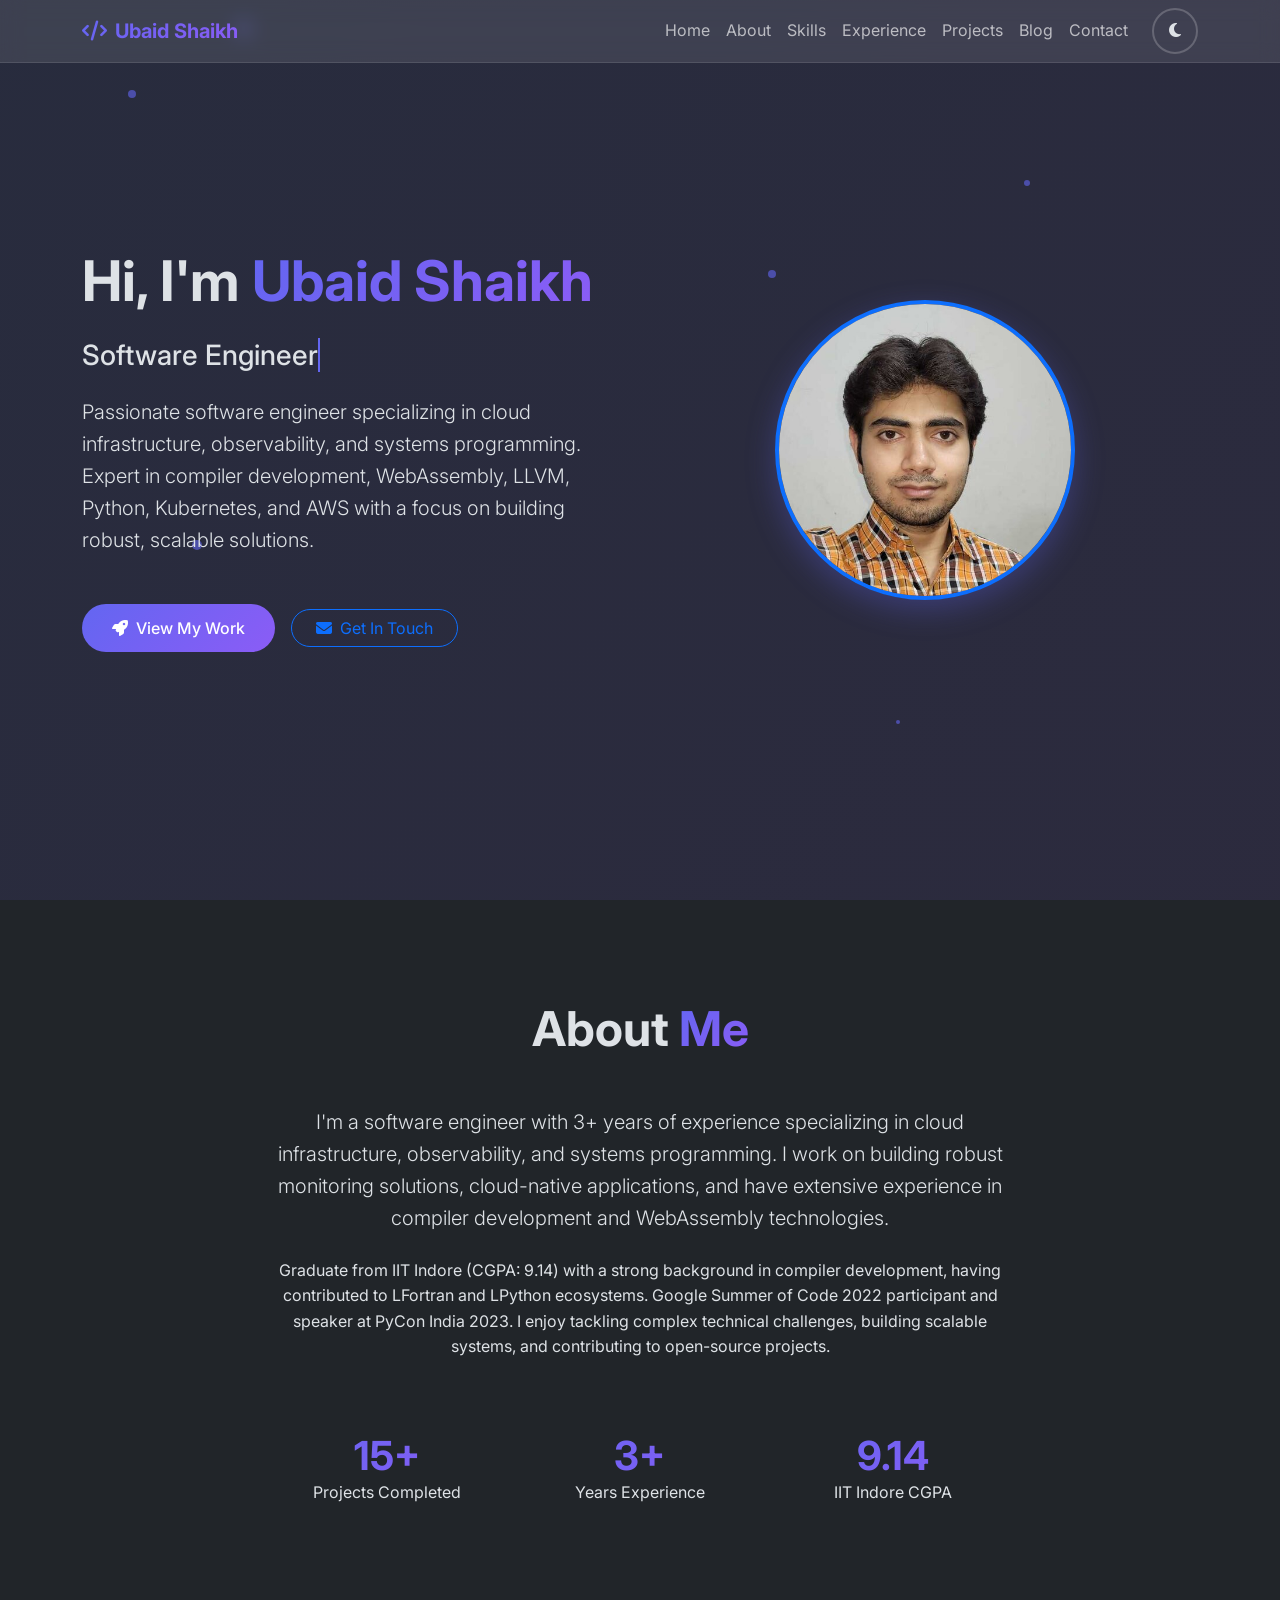
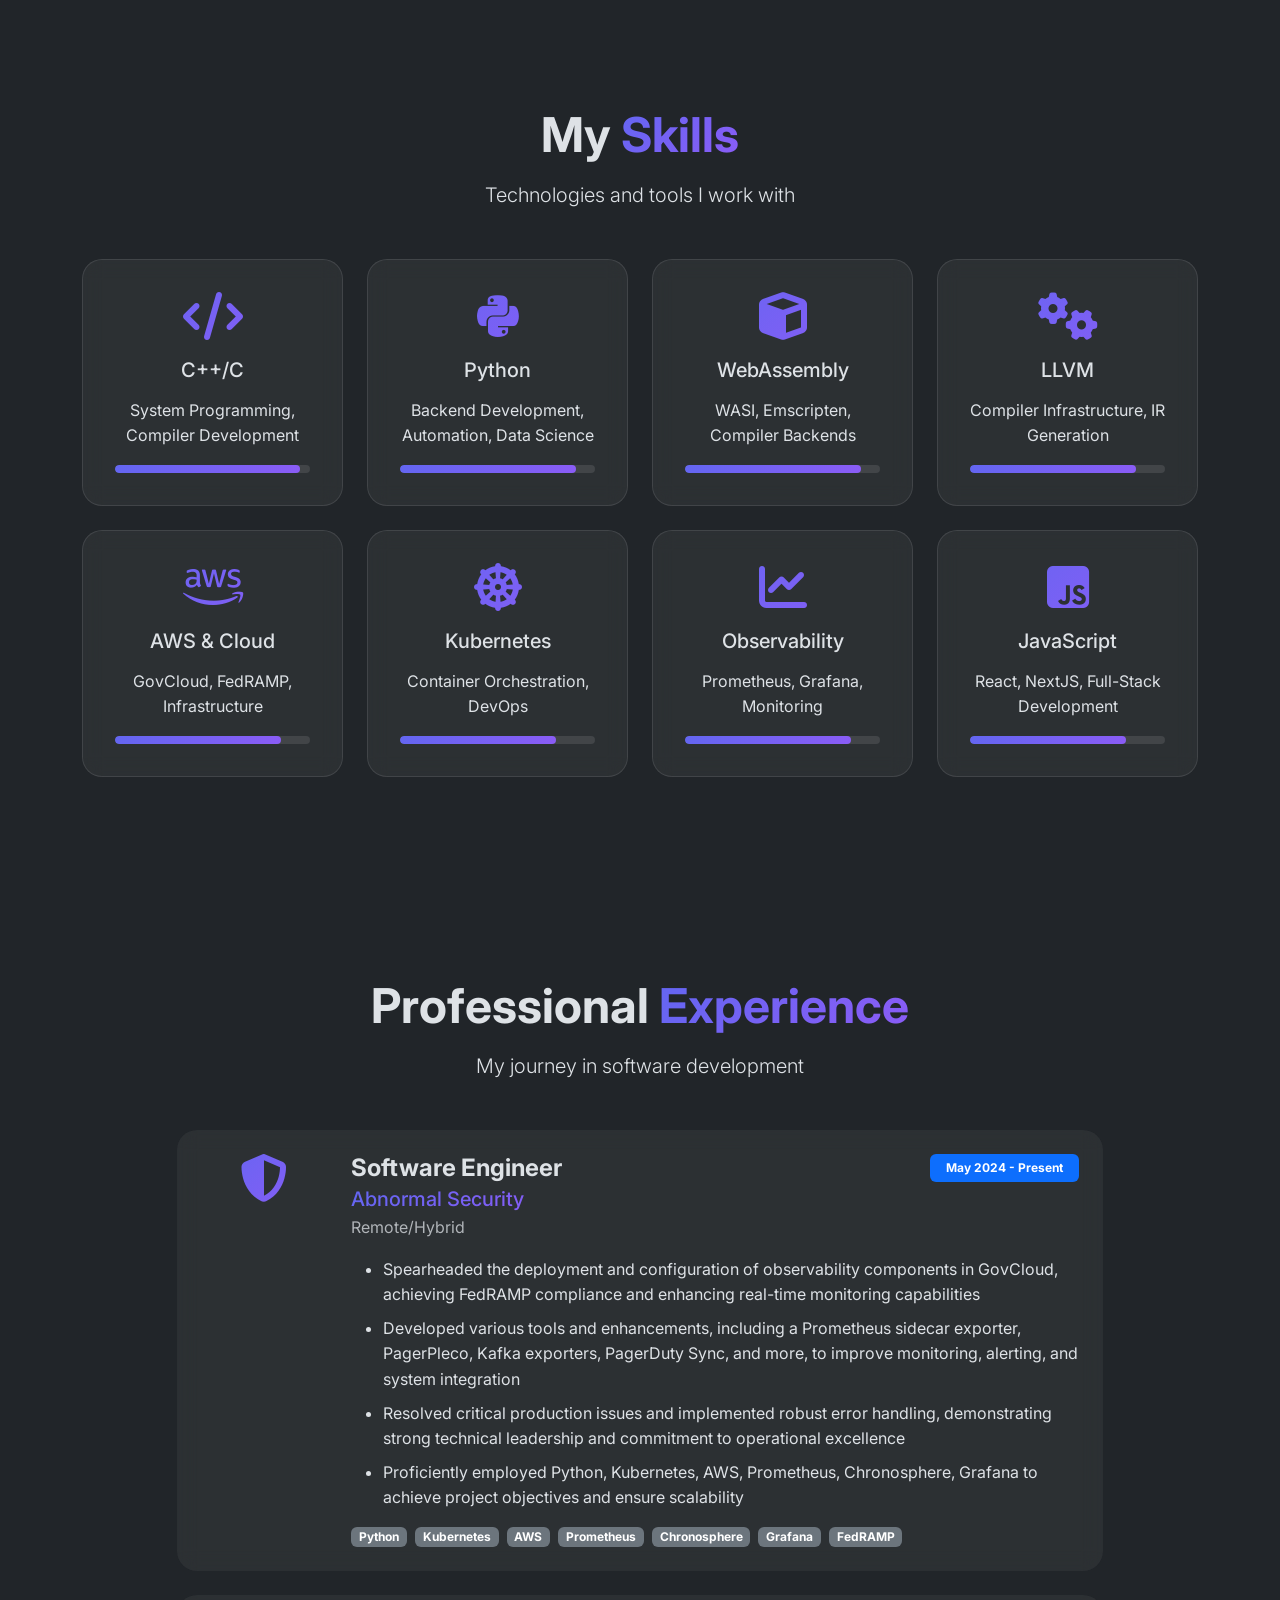
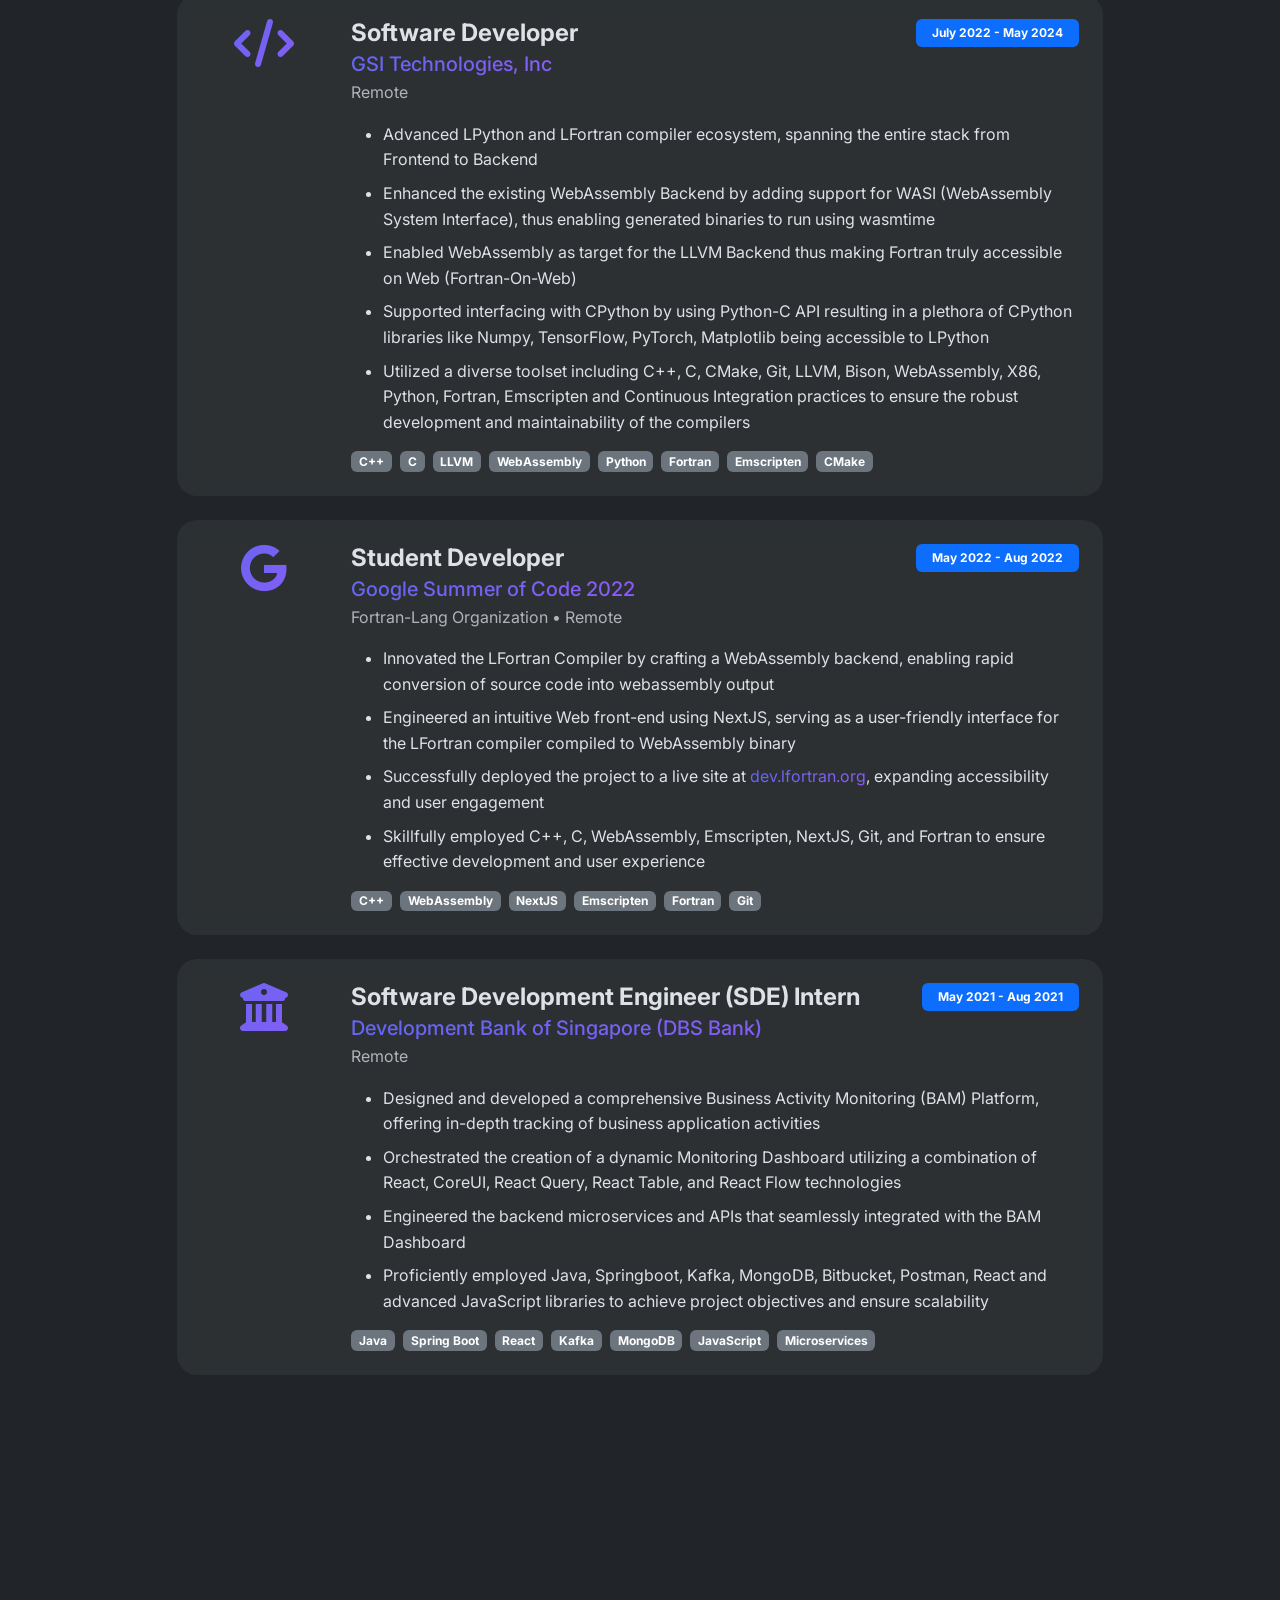
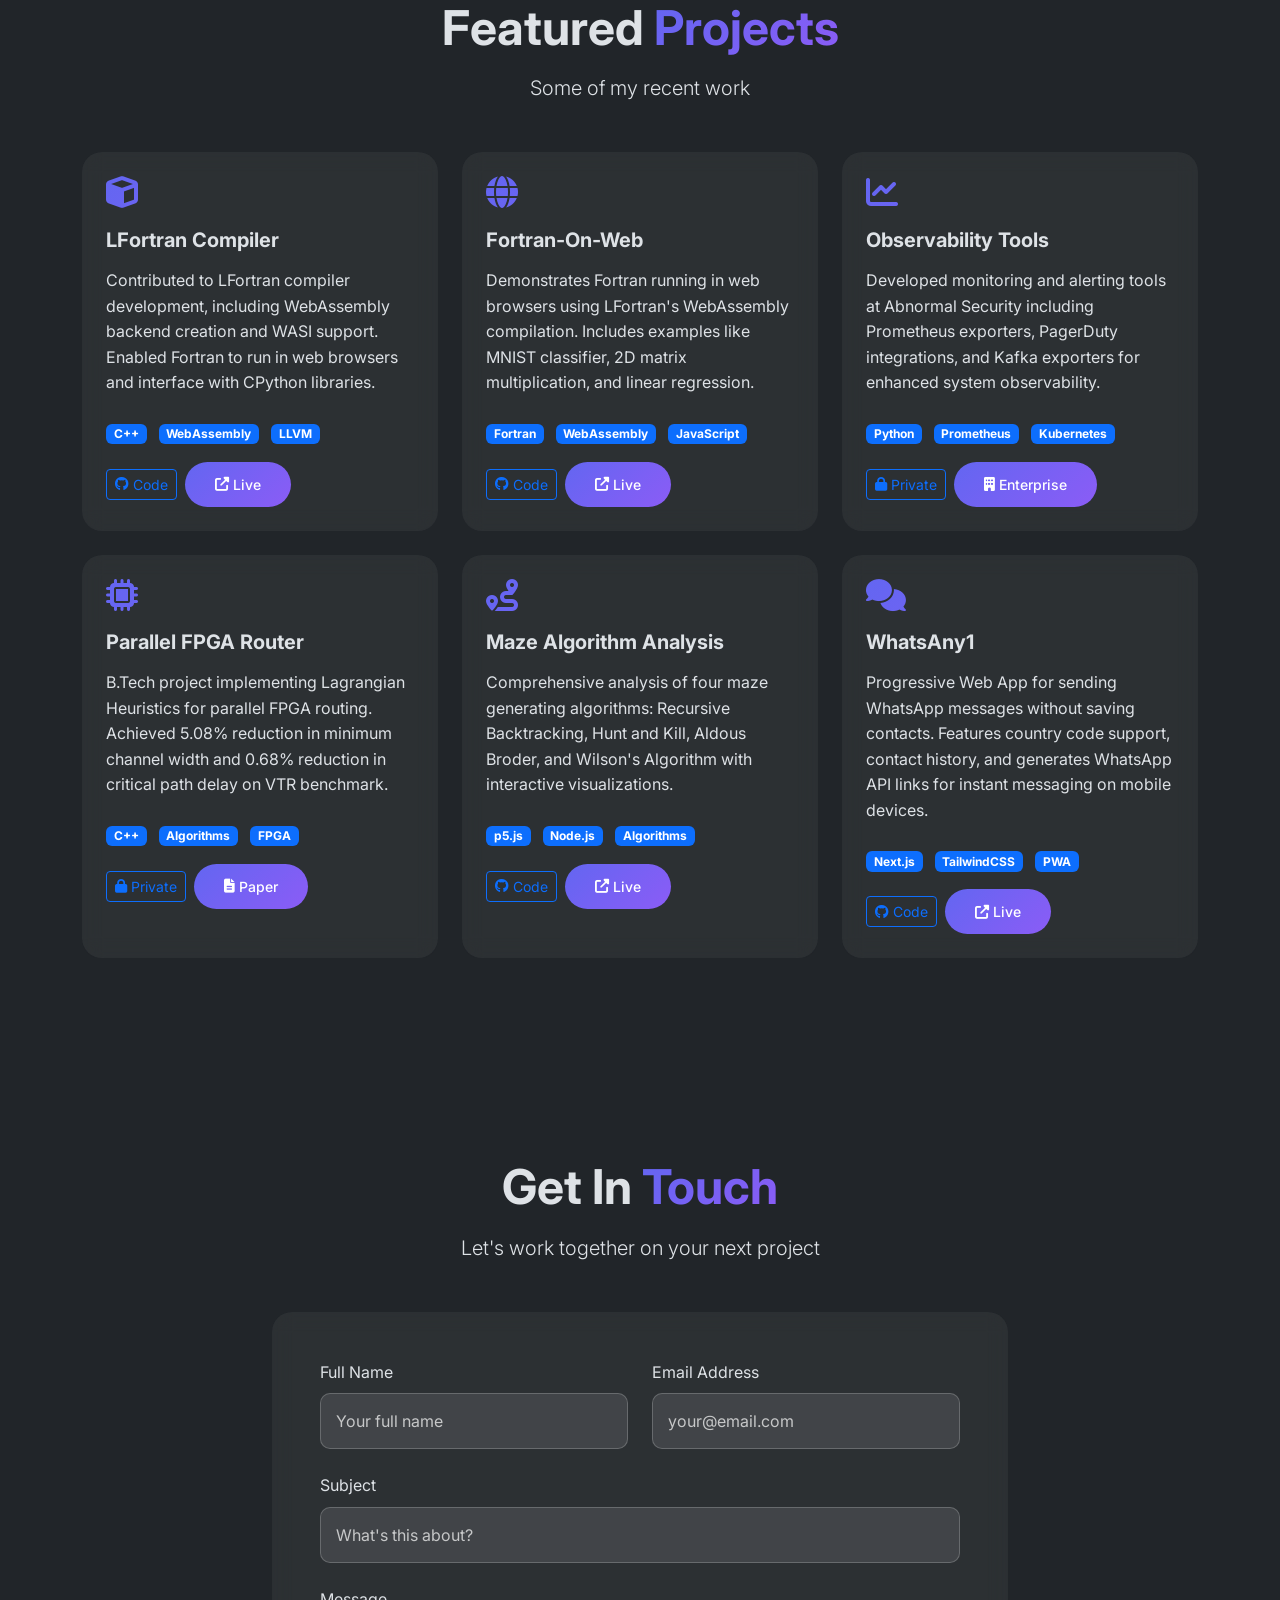
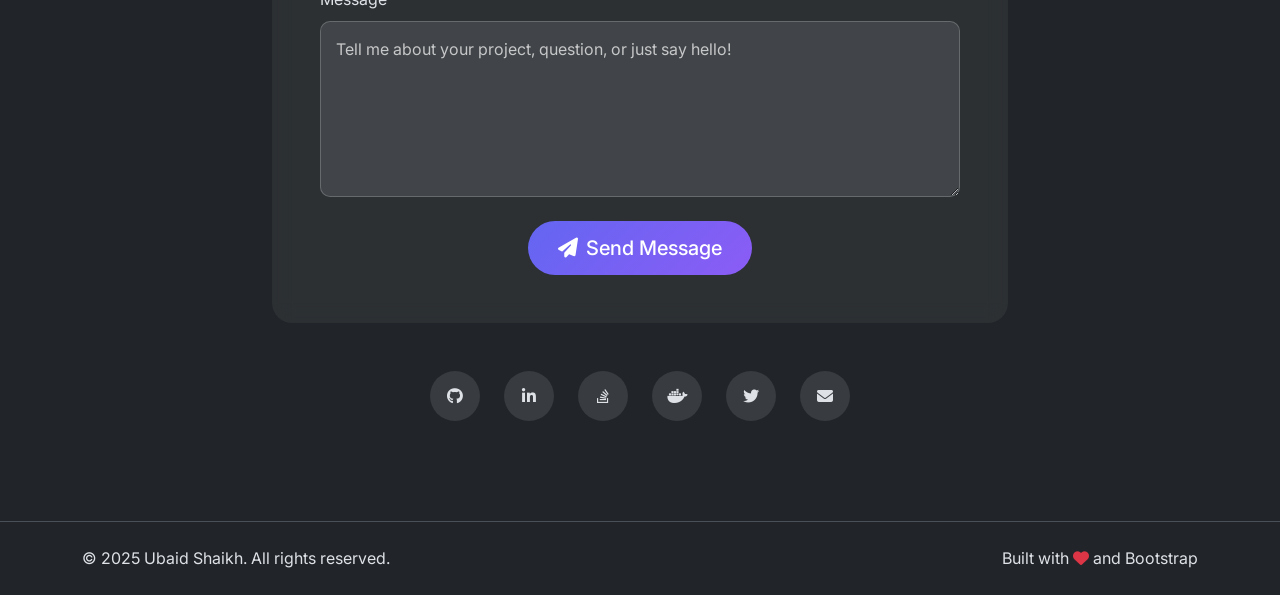
==== index.html @ 1a49226f "Add experience" ====
<!DOCTYPE html>
<html lang="en" data-bs-theme="dark">
<head>
    <meta charset="UTF-8">
    <meta name="viewport" content="width=device-width, initial-scale=1.0">
    <title>Ubaid Shaikh - Software Engineer</title>

    <!-- Bootstrap 5 CSS -->
    <link href="https://cdn.jsdelivr.net/npm/bootstrap@5.3.2/dist/css/bootstrap.min.css" rel="stylesheet">

    <!-- Font Awesome Icons -->
    <link rel="stylesheet" href="https://cdnjs.cloudflare.com/ajax/libs/font-awesome/6.5.1/css/all.min.css">

    <!-- Google Fonts -->
    <link href="https://fonts.googleapis.com/css2?family=Inter:wght@300;400;500;600;700&display=swap" rel="stylesheet">

    <!-- Custom CSS -->
    <link rel="stylesheet" href="style.css">

</head>
<body>
    <!-- Navigation -->
    <nav class="navbar navbar-expand-lg fixed-top">
        <div class="container">
            <a class="navbar-brand fw-bold gradient-text" href="#home">
                <i class="fas fa-code me-2"></i>Ubaid Shaikh
            </a>

            <button class="navbar-toggler border-0" type="button" data-bs-toggle="collapse" data-bs-target="#navbarNav">
                <span class="navbar-toggler-icon"></span>
            </button>

            <div class="collapse navbar-collapse" id="navbarNav">
                <ul class="navbar-nav ms-auto me-3">
                    <li class="nav-item">
                        <a class="nav-link" href="#home">Home</a>
                    </li>
                    <li class="nav-item">
                        <a class="nav-link" href="#about">About</a>
                    </li>
                    <li class="nav-item">
                        <a class="nav-link" href="#skills">Skills</a>
                    </li>
                    <li class="nav-item">
                        <a class="nav-link" href="#experience">Experience</a>
                    </li>
                    <li class="nav-item">
                        <a class="nav-link" href="#projects">Projects</a>
                    </li>
                    <li class="nav-item">
                        <a class="nav-link" href="/blogs">Blog</a>
                    </li>
                    <li class="nav-item">
                        <a class="nav-link" href="#contact">Contact</a>
                    </li>
                </ul>

                <button class="theme-toggle" onclick="toggleTheme()">
                    <i class="fas fa-moon" id="theme-icon"></i>
                </button>
            </div>
        </div>
    </nav>

    <!-- Hero Section -->
    <section id="home" class="hero-section d-flex align-items-center">
        <div class="hero-particles">
            <div class="particle" style="top: 10%; left: 10%; width: 8px; height: 8px; animation-delay: 0s;"></div>
            <div class="particle" style="top: 20%; left: 80%; width: 6px; height: 6px; animation-delay: 1s;"></div>
            <div class="particle" style="top: 60%; left: 15%; width: 10px; height: 10px; animation-delay: 2s;"></div>
            <div class="particle" style="top: 80%; left: 70%; width: 4px; height: 4px; animation-delay: 3s;"></div>
            <div class="particle" style="top: 30%; left: 60%; width: 8px; height: 8px; animation-delay: 4s;"></div>
        </div>

        <div class="container position-relative" style="z-index: 2;">
            <div class="row align-items-center">
                <div class="col-lg-6">
                    <div class="animate-on-scroll">
                        <h1 class="display-4 fw-bold mb-4">
                            Hi, I'm <span class="gradient-text">Ubaid Shaikh</span>
                        </h1>
                        <h2 class="h3 mb-4">
                            <span id="typing-text" class="typing-effect">Software Engineer</span>
                        </h2>
                        <p class="lead mb-5">
                            Passionate software engineer specializing in cloud infrastructure, observability, and systems programming.
                            Expert in compiler development, WebAssembly, LLVM, Python, Kubernetes, and AWS with a focus on building
                            robust, scalable solutions.
                        </p>
                        <div class="d-flex flex-wrap gap-3">
                            <a href="#projects" class="btn btn-primary-gradient">
                                <i class="fas fa-rocket me-2"></i>View My Work
                            </a>
                            <a href="#contact" class="btn btn-outline-primary rounded-pill px-4">
                                <i class="fas fa-envelope me-2"></i>Get In Touch
                            </a>
                        </div>
                    </div>
                </div>
                <div class="col-lg-6 text-center">
                    <div class="animate-on-scroll" style="animation-delay: 0.3s;">
                        <div class="position-relative d-inline-block">
                            <img src="img/me.jpg" alt="Ubaid Shaikh"
                                 class="rounded-circle border border-4 border-primary"
                                 style="width: 300px; height: 300px; object-fit: cover; box-shadow: 0 10px 30px rgba(99, 102, 241, 0.3);">
                        </div>
                    </div>
                </div>
            </div>
        </div>
    </section>

    <!-- About Section -->
    <section id="about" class="section-padding">
        <div class="container">
            <div class="row">
                <div class="col-lg-8 mx-auto text-center">
                    <div class="animate-on-scroll">
                        <h2 class="display-5 fw-bold mb-5">
                            About <span class="gradient-text">Me</span>
                        </h2>
                        <p class="lead mb-4">
                            I'm a software engineer with 3+ years of experience specializing in cloud infrastructure, observability,
                            and systems programming. I work on building robust monitoring solutions, cloud-native applications,
                            and have extensive experience in compiler development and WebAssembly technologies.
                        </p>
                        <p class="mb-5">
                            Graduate from IIT Indore (CGPA: 9.14) with a strong background in compiler development, having contributed
                            to LFortran and LPython ecosystems. Google Summer of Code 2022 participant and speaker at PyCon India 2023.
                            I enjoy tackling complex technical challenges, building scalable systems, and contributing to open-source projects.
                        </p>

                        <div class="row g-4 mt-5">
                            <div class="col-md-4">
                                <div class="text-center">
                                    <div class="gradient-text display-6 fw-bold">15+</div>
                                    <p class="mb-0">Projects Completed</p>
                                </div>
                            </div>
                            <div class="col-md-4">
                                <div class="text-center">
                                    <div class="gradient-text display-6 fw-bold">3+</div>
                                    <p class="mb-0">Years Experience</p>
                                </div>
                            </div>
                            <div class="col-md-4">
                                <div class="text-center">
                                    <div class="gradient-text display-6 fw-bold">9.14</div>
                                    <p class="mb-0">IIT Indore CGPA</p>
                                </div>
                            </div>
                        </div>
                    </div>
                </div>
            </div>
        </div>
    </section>

    <!-- Skills Section -->
    <section id="skills" class="section-padding">
        <div class="container">
            <div class="text-center mb-5">
                <div class="animate-on-scroll">
                    <h2 class="display-5 fw-bold mb-3">
                        My <span class="gradient-text">Skills</span>
                    </h2>
                    <p class="lead">Technologies and tools I work with</p>
                </div>
            </div>

            <div class="row g-4">
                <div class="col-lg-3 col-md-6">
                    <div class="skill-card animate-on-scroll">
                        <div class="gradient-text mb-3">
                            <i class="fas fa-code fa-3x"></i>
                        </div>
                        <h5 class="mb-3">C++/C</h5>
                        <p class="mb-3">System Programming, Compiler Development</p>
                        <div class="skill-progress">
                            <div class="skill-progress-bar" data-width="95"></div>
                        </div>
                    </div>
                </div>

                <div class="col-lg-3 col-md-6">
                    <div class="skill-card animate-on-scroll" style="animation-delay: 0.1s;">
                        <div class="gradient-text mb-3">
                            <i class="fab fa-python fa-3x"></i>
                        </div>
                        <h5 class="mb-3">Python</h5>
                        <p class="mb-3">Backend Development, Automation, Data Science</p>
                        <div class="skill-progress">
                            <div class="skill-progress-bar" data-width="90"></div>
                        </div>
                    </div>
                </div>

                <div class="col-lg-3 col-md-6">
                    <div class="skill-card animate-on-scroll" style="animation-delay: 0.2s;">
                        <div class="gradient-text mb-3">
                            <i class="fas fa-cube fa-3x"></i>
                        </div>
                        <h5 class="mb-3">WebAssembly</h5>
                        <p class="mb-3">WASI, Emscripten, Compiler Backends</p>
                        <div class="skill-progress">
                            <div class="skill-progress-bar" data-width="90"></div>
                        </div>
                    </div>
                </div>

                <div class="col-lg-3 col-md-6">
                    <div class="skill-card animate-on-scroll" style="animation-delay: 0.3s;">
                        <div class="gradient-text mb-3">
                            <i class="fas fa-cogs fa-3x"></i>
                        </div>
                        <h5 class="mb-3">LLVM</h5>
                        <p class="mb-3">Compiler Infrastructure, IR Generation</p>
                        <div class="skill-progress">
                            <div class="skill-progress-bar" data-width="85"></div>
                        </div>
                    </div>
                </div>

                <div class="col-lg-3 col-md-6">
                    <div class="skill-card animate-on-scroll" style="animation-delay: 0.4s;">
                        <div class="gradient-text mb-3">
                            <i class="fab fa-aws fa-3x"></i>
                        </div>
                        <h5 class="mb-3">AWS & Cloud</h5>
                        <p class="mb-3">GovCloud, FedRAMP, Infrastructure</p>
                        <div class="skill-progress">
                            <div class="skill-progress-bar" data-width="85"></div>
                        </div>
                    </div>
                </div>

                <div class="col-lg-3 col-md-6">
                    <div class="skill-card animate-on-scroll" style="animation-delay: 0.5s;">
                        <div class="gradient-text mb-3">
                            <i class="fas fa-dharmachakra fa-3x"></i>
                        </div>
                        <h5 class="mb-3">Kubernetes</h5>
                        <p class="mb-3">Container Orchestration, DevOps</p>
                        <div class="skill-progress">
                            <div class="skill-progress-bar" data-width="80"></div>
                        </div>
                    </div>
                </div>

                <div class="col-lg-3 col-md-6">
                    <div class="skill-card animate-on-scroll" style="animation-delay: 0.6s;">
                        <div class="gradient-text mb-3">
                            <i class="fas fa-chart-line fa-3x"></i>
                        </div>
                        <h5 class="mb-3">Observability</h5>
                        <p class="mb-3">Prometheus, Grafana, Monitoring</p>
                        <div class="skill-progress">
                            <div class="skill-progress-bar" data-width="85"></div>
                        </div>
                    </div>
                </div>

                <div class="col-lg-3 col-md-6">
                    <div class="skill-card animate-on-scroll" style="animation-delay: 0.7s;">
                        <div class="gradient-text mb-3">
                            <i class="fab fa-js-square fa-3x"></i>
                        </div>
                        <h5 class="mb-3">JavaScript</h5>
                        <p class="mb-3">React, NextJS, Full-Stack Development</p>
                        <div class="skill-progress">
                            <div class="skill-progress-bar" data-width="80"></div>
                        </div>
                    </div>
                </div>
            </div>
        </div>
    </section>

    <!-- Experience Section -->
    <section id="experience" class="section-padding">
        <div class="container">
            <div class="text-center mb-5">
                <div class="animate-on-scroll">
                    <h2 class="display-5 fw-bold mb-3">
                        Professional <span class="gradient-text">Experience</span>
                    </h2>
                    <p class="lead">My journey in software development</p>
                </div>
            </div>

            <div class="row">
                <div class="col-lg-10 mx-auto">
                    <!-- Abnormal Security -->
                    <div class="card project-card mb-4 animate-on-scroll">
                        <div class="card-body p-4">
                            <div class="row align-items-start">
                                <div class="col-md-2 text-center mb-3 mb-md-0">
                                    <div class="gradient-text">
                                        <i class="fas fa-shield-alt fa-3x"></i>
                                    </div>
                                </div>
                                <div class="col-md-10">
                                    <div class="d-flex flex-column flex-md-row justify-content-between align-items-start mb-3">
                                        <div>
                                            <h4 class="fw-bold mb-1">Software Engineer</h4>
                                            <h5 class="gradient-text mb-1">Abnormal Security</h5>
                                            <p class="text-muted mb-0">Remote/Hybrid</p>
                                        </div>
                                        <span class="badge bg-primary px-3 py-2">May 2024 - Present</span>
                                    </div>
                                    <ul class="mb-3">
                                        <li class="mb-2">Spearheaded the deployment and configuration of observability components in GovCloud, achieving FedRAMP compliance and enhancing real-time monitoring capabilities</li>
                                        <li class="mb-2">Developed various tools and enhancements, including a Prometheus sidecar exporter, PagerPleco, Kafka exporters, PagerDuty Sync, and more, to improve monitoring, alerting, and system integration</li>
                                        <li class="mb-2">Resolved critical production issues and implemented robust error handling, demonstrating strong technical leadership and commitment to operational excellence</li>
                                        <li>Proficiently employed Python, Kubernetes, AWS, Prometheus, Chronosphere, Grafana to achieve project objectives and ensure scalability</li>
                                    </ul>
                                    <div class="d-flex flex-wrap gap-2">
                                        <span class="badge bg-secondary">Python</span>
                                        <span class="badge bg-secondary">Kubernetes</span>
                                        <span class="badge bg-secondary">AWS</span>
                                        <span class="badge bg-secondary">Prometheus</span>
                                        <span class="badge bg-secondary">Chronosphere</span>
                                        <span class="badge bg-secondary">Grafana</span>
                                        <span class="badge bg-secondary">FedRAMP</span>
                                    </div>
                                </div>
                            </div>
                        </div>
                    </div>

                    <!-- GSI Technologies -->
                    <div class="card project-card mb-4 animate-on-scroll" style="animation-delay: 0.1s;">
                        <div class="card-body p-4">
                            <div class="row align-items-start">
                                <div class="col-md-2 text-center mb-3 mb-md-0">
                                    <div class="gradient-text">
                                        <i class="fas fa-code fa-3x"></i>
                                    </div>
                                </div>
                                <div class="col-md-10">
                                    <div class="d-flex flex-column flex-md-row justify-content-between align-items-start mb-3">
                                        <div>
                                            <h4 class="fw-bold mb-1">Software Developer</h4>
                                            <h5 class="gradient-text mb-1">GSI Technologies, Inc</h5>
                                            <p class="text-muted mb-0">Remote</p>
                                        </div>
                                        <span class="badge bg-primary px-3 py-2">July 2022 - May 2024</span>
                                    </div>
                                    <ul class="mb-3">
                                        <li class="mb-2">Advanced LPython and LFortran compiler ecosystem, spanning the entire stack from Frontend to Backend</li>
                                        <li class="mb-2">Enhanced the existing WebAssembly Backend by adding support for WASI (WebAssembly System Interface), thus enabling generated binaries to run using wasmtime</li>
                                        <li class="mb-2">Enabled WebAssembly as target for the LLVM Backend thus making Fortran truly accessible on Web (Fortran-On-Web)</li>
                                        <li class="mb-2">Supported interfacing with CPython by using Python-C API resulting in a plethora of CPython libraries like Numpy, TensorFlow, PyTorch, Matplotlib being accessible to LPython</li>
                                        <li>Utilized a diverse toolset including C++, C, CMake, Git, LLVM, Bison, WebAssembly, X86, Python, Fortran, Emscripten and Continuous Integration practices to ensure the robust development and maintainability of the compilers</li>
                                    </ul>
                                    <div class="d-flex flex-wrap gap-2">
                                        <span class="badge bg-secondary">C++</span>
                                        <span class="badge bg-secondary">C</span>
                                        <span class="badge bg-secondary">LLVM</span>
                                        <span class="badge bg-secondary">WebAssembly</span>
                                        <span class="badge bg-secondary">Python</span>
                                        <span class="badge bg-secondary">Fortran</span>
                                        <span class="badge bg-secondary">Emscripten</span>
                                        <span class="badge bg-secondary">CMake</span>
                                    </div>
                                </div>
                            </div>
                        </div>
                    </div>

                    <!-- Google Summer of Code -->
                    <div class="card project-card mb-4 animate-on-scroll" style="animation-delay: 0.2s;">
                        <div class="card-body p-4">
                            <div class="row align-items-start">
                                <div class="col-md-2 text-center mb-3 mb-md-0">
                                    <div class="gradient-text">
                                        <i class="fab fa-google fa-3x"></i>
                                    </div>
                                </div>
                                <div class="col-md-10">
                                    <div class="d-flex flex-column flex-md-row justify-content-between align-items-start mb-3">
                                        <div>
                                            <h4 class="fw-bold mb-1">Student Developer</h4>
                                            <h5 class="gradient-text mb-1">Google Summer of Code 2022</h5>
                                            <p class="text-muted mb-0">Fortran-Lang Organization • Remote</p>
                                        </div>
                                        <span class="badge bg-primary px-3 py-2">May 2022 - Aug 2022</span>
                                    </div>
                                    <ul class="mb-3">
                                        <li class="mb-2">Innovated the LFortran Compiler by crafting a WebAssembly backend, enabling rapid conversion of source code into webassembly output</li>
                                        <li class="mb-2">Engineered an intuitive Web front-end using NextJS, serving as a user-friendly interface for the LFortran compiler compiled to WebAssembly binary</li>
                                        <li class="mb-2">Successfully deployed the project to a live site at <a href="https://dev.lfortran.org/" target="_blank" class="text-decoration-none gradient-text">dev.lfortran.org</a>, expanding accessibility and user engagement</li>
                                        <li>Skillfully employed C++, C, WebAssembly, Emscripten, NextJS, Git, and Fortran to ensure effective development and user experience</li>
                                    </ul>
                                    <div class="d-flex flex-wrap gap-2">
                                        <span class="badge bg-secondary">C++</span>
                                        <span class="badge bg-secondary">WebAssembly</span>
                                        <span class="badge bg-secondary">NextJS</span>
                                        <span class="badge bg-secondary">Emscripten</span>
                                        <span class="badge bg-secondary">Fortran</span>
                                        <span class="badge bg-secondary">Git</span>
                                    </div>
                                </div>
                            </div>
                        </div>
                    </div>

                    <!-- DBS Bank -->
                    <div class="card project-card mb-4 animate-on-scroll" style="animation-delay: 0.3s;">
                        <div class="card-body p-4">
                            <div class="row align-items-start">
                                <div class="col-md-2 text-center mb-3 mb-md-0">
                                    <div class="gradient-text">
                                        <i class="fas fa-university fa-3x"></i>
                                    </div>
                                </div>
                                <div class="col-md-10">
                                    <div class="d-flex flex-column flex-md-row justify-content-between align-items-start mb-3">
                                        <div>
                                            <h4 class="fw-bold mb-1">Software Development Engineer (SDE) Intern</h4>
                                            <h5 class="gradient-text mb-1">Development Bank of Singapore (DBS Bank)</h5>
                                            <p class="text-muted mb-0">Remote</p>
                                        </div>
                                        <span class="badge bg-primary px-3 py-2">May 2021 - Aug 2021</span>
                                    </div>
                                    <ul class="mb-3">
                                        <li class="mb-2">Designed and developed a comprehensive Business Activity Monitoring (BAM) Platform, offering in-depth tracking of business application activities</li>
                                        <li class="mb-2">Orchestrated the creation of a dynamic Monitoring Dashboard utilizing a combination of React, CoreUI, React Query, React Table, and React Flow technologies</li>
                                        <li class="mb-2">Engineered the backend microservices and APIs that seamlessly integrated with the BAM Dashboard</li>
                                        <li>Proficiently employed Java, Springboot, Kafka, MongoDB, Bitbucket, Postman, React and advanced JavaScript libraries to achieve project objectives and ensure scalability</li>
                                    </ul>
                                    <div class="d-flex flex-wrap gap-2">
                                        <span class="badge bg-secondary">Java</span>
                                        <span class="badge bg-secondary">Spring Boot</span>
                                        <span class="badge bg-secondary">React</span>
                                        <span class="badge bg-secondary">Kafka</span>
                                        <span class="badge bg-secondary">MongoDB</span>
                                        <span class="badge bg-secondary">JavaScript</span>
                                        <span class="badge bg-secondary">Microservices</span>
                                    </div>
                                </div>
                            </div>
                        </div>
                    </div>
                </div>
            </div>
        </div>
    </section>

    <!-- Projects Section -->
    <section id="projects" class="section-padding">
        <div class="container">
            <div class="text-center mb-5">
                <div class="animate-on-scroll">
                    <h2 class="display-5 fw-bold mb-3">
                        Featured <span class="gradient-text">Projects</span>
                    </h2>
                    <p class="lead">Some of my recent work</p>
                </div>
            </div>

            <div class="row g-4">
                <div class="col-lg-4 col-md-6">
                    <div class="card project-card h-100 animate-on-scroll">
                        <div class="card-body p-4">
                            <div class="gradient-text mb-3">
                                <i class="fas fa-cube fa-2x"></i>
                            </div>
                            <h5 class="card-title fw-bold mb-3">LFortran Compiler</h5>
                            <p class="card-text mb-4">
                                Contributed to LFortran compiler development, including WebAssembly backend creation
                                and WASI support. Enabled Fortran to run in web browsers and interface with CPython libraries.
                            </p>
                            <div class="mb-3">
                                <span class="badge bg-primary me-2">C++</span>
                                <span class="badge bg-primary me-2">WebAssembly</span>
                                <span class="badge bg-primary">LLVM</span>
                            </div>
                            <div class="d-flex gap-2">
                                <a href="https://github.com/lfortran/lfortran" class="btn btn-sm btn-outline-primary">
                                    <i class="fab fa-github me-1"></i>Code
                                </a>
                                <a href="https://dev.lfortran.org/" class="btn btn-sm btn-primary-gradient">
                                    <i class="fas fa-external-link-alt me-1"></i>Live
                                </a>
                            </div>
                        </div>
                    </div>
                </div>

                <div class="col-lg-4 col-md-6">
                    <div class="card project-card h-100 animate-on-scroll" style="animation-delay: 0.1s;">
                        <div class="card-body p-4">
                            <div class="gradient-text mb-3">
                                <i class="fas fa-globe fa-2x"></i>
                            </div>
                            <h5 class="card-title fw-bold mb-3">Fortran-On-Web</h5>
                            <p class="card-text mb-4">
                                Demonstrates Fortran running in web browsers using LFortran's WebAssembly compilation.
                                Includes examples like MNIST classifier, 2D matrix multiplication, and linear regression.
                            </p>
                            <div class="mb-3">
                                <span class="badge bg-primary me-2">Fortran</span>
                                <span class="badge bg-primary me-2">WebAssembly</span>
                                <span class="badge bg-primary">JavaScript</span>
                            </div>
                            <div class="d-flex gap-2">
                                <a href="https://github.com/lfortran/Fortran-On-Web" class="btn btn-sm btn-outline-primary">
                                    <i class="fab fa-github me-1"></i>Code
                                </a>
                                <a href="https://lfortran.github.io/Fortran-On-Web/" class="btn btn-sm btn-primary-gradient">
                                    <i class="fas fa-external-link-alt me-1"></i>Live
                                </a>
                            </div>
                        </div>
                    </div>
                </div>

                <div class="col-lg-4 col-md-6">
                    <div class="card project-card h-100 animate-on-scroll" style="animation-delay: 0.2s;">
                        <div class="card-body p-4">
                            <div class="gradient-text mb-3">
                                <i class="fas fa-chart-line fa-2x"></i>
                            </div>
                            <h5 class="card-title fw-bold mb-3">Observability Tools</h5>
                            <p class="card-text mb-4">
                                Developed monitoring and alerting tools at Abnormal Security including Prometheus exporters,
                                PagerDuty integrations, and Kafka exporters for enhanced system observability.
                            </p>
                            <div class="mb-3">
                                <span class="badge bg-primary me-2">Python</span>
                                <span class="badge bg-primary me-2">Prometheus</span>
                                <span class="badge bg-primary">Kubernetes</span>
                            </div>
                            <div class="d-flex gap-2">
                                <a href="#" class="btn btn-sm btn-outline-primary">
                                    <i class="fas fa-lock me-1"></i>Private
                                </a>
                                <a href="#" class="btn btn-sm btn-primary-gradient">
                                    <i class="fas fa-building me-1"></i>Enterprise
                                </a>
                            </div>
                        </div>
                    </div>
                </div>

                <div class="col-lg-4 col-md-6">
                    <div class="card project-card h-100 animate-on-scroll" style="animation-delay: 0.3s;">
                        <div class="card-body p-4">
                            <div class="gradient-text mb-3">
                                <i class="fas fa-microchip fa-2x"></i>
                            </div>
                            <h5 class="card-title fw-bold mb-3">Parallel FPGA Router</h5>
                            <p class="card-text mb-4">
                                B.Tech project implementing Lagrangian Heuristics for parallel FPGA routing.
                                Achieved 5.08% reduction in minimum channel width and 0.68% reduction in critical path delay on VTR benchmark.
                            </p>
                            <div class="mb-3">
                                <span class="badge bg-primary me-2">C++</span>
                                <span class="badge bg-primary me-2">Algorithms</span>
                                <span class="badge bg-primary">FPGA</span>
                            </div>
                            <div class="d-flex gap-2">
                                <a href="#" class="btn btn-sm btn-outline-primary">
                                    <i class="fas fa-lock me-1"></i>Private
                                </a>
                                <a href="https://doi.org/10.1109/ACCESS.2023.3328769" class="btn btn-sm btn-primary-gradient">
                                    <i class="fas fa-file-alt me-1"></i>Paper
                                </a>
                            </div>
                        </div>
                    </div>
                </div>

                <div class="col-lg-4 col-md-6">
                    <div class="card project-card h-100 animate-on-scroll" style="animation-delay: 0.4s;">
                        <div class="card-body p-4">
                            <div class="gradient-text mb-3">
                                <i class="fas fa-route fa-2x"></i>
                            </div>
                            <h5 class="card-title fw-bold mb-3">Maze Algorithm Analysis</h5>
                            <p class="card-text mb-4">
                                Comprehensive analysis of four maze generating algorithms: Recursive Backtracking, Hunt and Kill,
                                Aldous Broder, and Wilson's Algorithm with interactive visualizations.
                            </p>
                            <div class="mb-3">
                                <span class="badge bg-primary me-2">p5.js</span>
                                <span class="badge bg-primary me-2">Node.js</span>
                                <span class="badge bg-primary">Algorithms</span>
                            </div>
                            <div class="d-flex gap-2">
                                <a href="https://github.com/ubaidsk/Implementation-and-Analysis-of-Maze-Generating-Algorithms" class="btn btn-sm btn-outline-primary">
                                    <i class="fab fa-github me-1"></i>Code
                                </a>
                                <a href="https://ubaidsk.github.io/Implementation-and-Analysis-of-Maze-Generating-Algorithms/" class="btn btn-sm btn-primary-gradient">
                                    <i class="fas fa-external-link-alt me-1"></i>Live
                                </a>
                            </div>
                        </div>
                    </div>
                </div>

                <div class="col-lg-4 col-md-6">
                    <div class="card project-card h-100 animate-on-scroll" style="animation-delay: 0.5s;">
                        <div class="card-body p-4">
                            <div class="gradient-text mb-3">
                                <i class="fas fa-comments fa-2x"></i>
                            </div>
                            <h5 class="card-title fw-bold mb-3">WhatsAny1</h5>
                            <p class="card-text mb-4">
                                Progressive Web App for sending WhatsApp messages without saving contacts. Features country code support,
                                contact history, and generates WhatsApp API links for instant messaging on mobile devices.
                            </p>
                            <div class="mb-3">
                                <span class="badge bg-primary me-2">Next.js</span>
                                <span class="badge bg-primary me-2">TailwindCSS</span>
                                <span class="badge bg-primary">PWA</span>
                            </div>
                            <div class="d-flex gap-2">
                                <a href="https://github.com/ubaidsk/whatsany1" class="btn btn-sm btn-outline-primary">
                                    <i class="fab fa-github me-1"></i>Code
                                </a>
                                <a href="https://ubaidsk.github.io/whatsany1/" class="btn btn-sm btn-primary-gradient">
                                    <i class="fas fa-external-link-alt me-1"></i>Live
                                </a>
                            </div>
                        </div>
                    </div>
                </div>
            </div>
        </div>
    </section>

    <!-- Contact Section -->
    <section id="contact" class="section-padding">
        <div class="container">
            <div class="row">
                <div class="col-lg-8 mx-auto">
                    <div class="text-center mb-5">
                        <div class="animate-on-scroll">
                            <h2 class="display-5 fw-bold mb-3">
                                Get In <span class="gradient-text">Touch</span>
                            </h2>
                            <p class="lead">Let's work together on your next project</p>
                        </div>
                    </div>

                    <div class="contact-form animate-on-scroll">
                        <!-- Contact Form -->
                        <div id="contact-form-container">
                            <form action="https://docs.google.com/forms/d/e/1FAIpQLSfhUIiifGi2fSSBwuDSaLNFStfxU7eNk7E4sI1zLaUVIdh_tA/formResponse"
                                  method="POST"
                                  target="hidden-iframe"
                                  onsubmit="showSuccessMessage()">
                                <div class="row g-4">
                                    <div class="col-md-6">
                                        <label for="contact-name" class="form-label">Full Name</label>
                                        <input type="text" class="form-control" id="contact-name" name="entry.201674409" placeholder="Your full name" required>
                                    </div>
                                    <div class="col-md-6">
                                        <label for="contact-email" class="form-label">Email Address</label>
                                        <input type="email" class="form-control" id="contact-email" name="entry.1888292093" placeholder="your@email.com" required>
                                    </div>
                                    <div class="col-12">
                                        <label for="contact-subject" class="form-label">Subject</label>
                                        <input type="text" class="form-control" id="contact-subject" name="entry.1097563816" placeholder="What's this about?" required>
                                    </div>
                                    <div class="col-12">
                                        <label for="contact-message" class="form-label">Message</label>
                                        <textarea class="form-control" id="contact-message" name="entry.1236758430" rows="6" placeholder="Tell me about your project, question, or just say hello!" required></textarea>
                                    </div>
                                    <div class="col-12 text-center">
                                        <button type="submit" class="btn btn-primary-gradient btn-lg" id="submit-btn">
                                            <i class="fas fa-paper-plane me-2"></i>Send Message
                                        </button>
                                    </div>
                                </div>
                            </form>

                            <!-- Hidden iframe to handle form submission -->
                            <iframe name="hidden-iframe" id="hidden-iframe" style="display: none;"></iframe>
                        </div>

                        <!-- Success message (initially hidden) -->
                        <div id="success-container" class="mt-4" style="display: none;">
                            <div class="card border-success">
                                <div class="card-body text-center p-5">
                                    <div class="gradient-text mb-4">
                                        <i class="fas fa-check-circle fa-4x"></i>
                                    </div>
                                    <h4 class="card-title text-success mb-3">Message Sent Successfully!</h4>
                                    <p class="card-text mb-4">
                                        Thank you for reaching out! I've received your message and will get back to you as soon as possible.
                                        I typically respond within 24-48 hours.
                                    </p>
                                    <button type="button" class="btn btn-primary-gradient" onclick="resetForm()">
                                        <i class="fas fa-envelope me-2"></i>Send Another Message
                                    </button>
                                </div>
                            </div>
                        </div>
                    </div>

                    <div class="text-center mt-5">
                        <div class="social-links animate-on-scroll">
                            <a href="https://github.com/ubaidsk" target="_blank" title="GitHub">
                                <i class="fab fa-github"></i>
                            </a>
                            <a href="https://linkedin.com/in/ubaidsk" target="_blank" title="LinkedIn">
                                <i class="fab fa-linkedin-in"></i>
                            </a>
                            <a href="https://stackoverflow.com/users/11474769/ubaid-shaikh" target="_blank" title="Stack Overflow">
                                <i class="fab fa-stack-overflow"></i>
                            </a>
                            <a href="https://hub.docker.com/u/ubaids" target="_blank" title="Docker Hub">
                                <i class="fab fa-docker"></i>
                            </a>
                            <a href="https://twitter.com" target="_blank" title="Twitter">
                                <i class="fab fa-twitter"></i>
                            </a>
                            <a href="mailto:shaikhubaid769@gmail.com" title="Email">
                                <i class="fas fa-envelope"></i>
                            </a>
                        </div>
                    </div>
                </div>
            </div>
        </div>
    </section>

    <!-- Footer -->
    <footer class="py-4 border-top">
        <div class="container">
            <div class="row align-items-center">
                <div class="col-md-6">
                    <p class="mb-0">&copy; 2025 Ubaid Shaikh. All rights reserved.</p>
                </div>
                <div class="col-md-6 text-md-end">
                    <p class="mb-0">Built with <i class="fas fa-heart text-danger"></i> and Bootstrap</p>
                </div>
            </div>
        </div>
    </footer>

    <!-- Bootstrap JS -->
    <script src="https://cdn.jsdelivr.net/npm/bootstrap@5.3.2/dist/js/bootstrap.bundle.min.js"></script>

    <!-- Custom JavaScript -->
    <script src="index.js"></script>
</body>
</html>
---- style.css ----
/* Portfolio CSS - Ubaid Shaikh */
:root {
    --primary-color: #6366f1;
    --secondary-color: #8b5cf6;
    --text-gradient: linear-gradient(135deg, var(--primary-color), var(--secondary-color));
    --card-shadow: 0 10px 30px rgba(0, 0, 0, 0.1);
    --card-shadow-dark: 0 10px 30px rgba(0, 0, 0, 0.3);
}

body {
    font-family: 'Inter', sans-serif;
    line-height: 1.6;
    overflow-x: hidden;
}

.gradient-text {
    background: var(--text-gradient);
    -webkit-background-clip: text;
    -webkit-text-fill-color: transparent;
    background-clip: text;
}

.hero-section {
    min-height: 100vh;
    background: linear-gradient(135deg, rgba(99, 102, 241, 0.1), rgba(139, 92, 246, 0.1));
    position: relative;
}

.hero-particles {
    position: absolute;
    top: 0;
    left: 0;
    width: 100%;
    height: 100%;
    overflow: hidden;
    z-index: 1;
}

.particle {
    position: absolute;
    background: var(--primary-color);
    border-radius: 50%;
    opacity: 0.6;
    animation: float 6s ease-in-out infinite;
}

@keyframes float {
    0%, 100% { transform: translateY(0px) rotate(0deg); }
    50% { transform: translateY(-20px) rotate(180deg); }
}

.navbar {
    backdrop-filter: blur(10px);
    background: rgba(255, 255, 255, 0.1) !important;
    border-bottom: 1px solid rgba(255, 255, 255, 0.1);
    transition: all 0.3s ease;
}

.navbar.scrolled {
    background: rgba(255, 255, 255, 0.95) !important;
    box-shadow: 0 2px 20px rgba(0, 0, 0, 0.1);
}

[data-bs-theme="dark"] .navbar.scrolled {
    background: rgba(33, 37, 41, 0.95) !important;
}

.btn-primary-gradient {
    background: var(--text-gradient);
    border: none;
    color: white;
    padding: 12px 30px;
    border-radius: 50px;
    font-weight: 500;
    transition: all 0.3s ease;
    position: relative;
    overflow: hidden;
}

.btn-primary-gradient::before {
    content: '';
    position: absolute;
    top: 0;
    left: -100%;
    width: 100%;
    height: 100%;
    background: linear-gradient(90deg, transparent, rgba(255, 255, 255, 0.2), transparent);
    transition: all 0.6s ease;
}

.btn-primary-gradient:hover::before {
    left: 100%;
}

.btn-primary-gradient:hover {
    transform: translateY(-2px);
    box-shadow: 0 8px 25px rgba(99, 102, 241, 0.4);
}

.skill-card {
    background: rgba(255, 255, 255, 0.05);
    border: 1px solid rgba(255, 255, 255, 0.1);
    border-radius: 20px;
    padding: 2rem;
    text-align: center;
    transition: all 0.3s ease;
    height: 100%;
    backdrop-filter: blur(10px);
}

.skill-card:hover {
    transform: translateY(-10px);
    box-shadow: var(--card-shadow-dark);
    border-color: var(--primary-color);
}

[data-bs-theme="light"] .skill-card {
    background: rgba(255, 255, 255, 0.8);
    border: 1px solid rgba(0, 0, 0, 0.1);
}

[data-bs-theme="light"] .skill-card:hover {
    box-shadow: var(--card-shadow);
}

.project-card {
    border: none;
    border-radius: 20px;
    overflow: hidden;
    transition: all 0.3s ease;
    background: rgba(255, 255, 255, 0.05);
    backdrop-filter: blur(10px);
}

.project-card:hover {
    transform: translateY(-10px);
    box-shadow: var(--card-shadow-dark);
}

[data-bs-theme="light"] .project-card {
    background: white;
    border: 1px solid rgba(0, 0, 0, 0.1);
}

[data-bs-theme="light"] .project-card:hover {
    box-shadow: var(--card-shadow);
}

.theme-toggle {
    background: none;
    border: 2px solid rgba(255, 255, 255, 0.2);
    border-radius: 50px;
    padding: 8px 15px;
    color: inherit;
    transition: all 0.3s ease;
}

.theme-toggle:hover {
    border-color: var(--primary-color);
    color: var(--primary-color);
}

.contact-form {
    background: rgba(255, 255, 255, 0.05);
    border-radius: 20px;
    padding: 3rem;
    backdrop-filter: blur(10px);
}

[data-bs-theme="light"] .contact-form {
    background: rgba(255, 255, 255, 0.8);
}

.form-control {
    background: rgba(255, 255, 255, 0.1);
    border: 1px solid rgba(255, 255, 255, 0.2);
    border-radius: 10px;
    padding: 15px;
    color: inherit;
    transition: all 0.3s ease;
}

.form-control:focus {
    background: rgba(255, 255, 255, 0.1);
    border-color: var(--primary-color);
    box-shadow: 0 0 0 0.2rem rgba(52, 152, 219, 0.25);
    color: inherit;
}

.form-control::placeholder {
    color: rgba(255, 255, 255, 0.7);
}

[data-bs-theme="light"] .form-control {
    background: rgba(0, 0, 0, 0.05);
    border-color: rgba(0, 0, 0, 0.2);
    color: var(--text-color);
}

[data-bs-theme="light"] .form-control::placeholder {
    color: rgba(0, 0, 0, 0.6);
}

[data-bs-theme="light"] .form-control:focus {
    background: rgba(0, 0, 0, 0.05);
    border-color: var(--primary-color);
}

/* Enhanced form validation styles */
.form-control.is-valid {
    border-color: #28a745;
    background-image: url("data:image/svg+xml,%3csvg xmlns='http://www.w3.org/2000/svg' width='8' height='8' viewBox='0 0 8 8'%3e%3cpath fill='%2328a745' d='m2.3 6.73.76-.77L4.3 4.7l2.24-2.24.76.77L4.3 6.24z'/%3e%3c/svg%3e");
    background-repeat: no-repeat;
    background-position: right calc(0.375em + 0.1875rem) center;
    background-size: calc(0.75em + 0.375rem) calc(0.75em + 0.375rem);
}

.form-control.is-invalid {
    border-color: #dc3545;
    background-image: url("data:image/svg+xml,%3csvg xmlns='http://www.w3.org/2000/svg' width='12' height='12' fill='none' stroke='%23dc3545' viewBox='0 0 12 12'%3e%3ccircle cx='6' cy='6' r='4.5'/%3e%3cpath stroke-linejoin='round' d='M5.8 3.6h.4L6 6.5z'/%3e%3ccircle cx='6' cy='8.2' r='.6' fill='%23dc3545' stroke='none'/%3e%3c/svg%3e");
    background-repeat: no-repeat;
    background-position: right calc(0.375em + 0.1875rem) center;
    background-size: calc(0.75em + 0.375rem) calc(0.75em + 0.375rem);
}

.form-control:focus.is-valid {
    box-shadow: 0 0 0 0.2rem rgba(40, 167, 69, 0.25);
}

.form-control:focus.is-invalid {
    box-shadow: 0 0 0 0.2rem rgba(220, 53, 69, 0.25);
}

.social-links a {
    display: inline-flex;
    align-items: center;
    justify-content: center;
    width: 50px;
    height: 50px;
    border-radius: 50%;
    background: rgba(255, 255, 255, 0.1);
    color: inherit;
    margin: 0 10px;
    transition: all 0.3s ease;
    text-decoration: none;
}

.social-links a:hover {
    background: var(--primary-color);
    color: white;
    transform: translateY(-3px);
}

/* Button alignment fixes */
.d-flex.gap-2 {
    align-items: center;
}

.d-flex.flex-wrap.gap-3 {
    align-items: center;
}

.btn {
    display: inline-flex;
    align-items: center;
    justify-content: center;
}

.section-padding {
    padding: 100px 0;
}

.animate-on-scroll {
    opacity: 0;
    transform: translateY(30px);
    transition: all 0.8s ease;
}

.animate-on-scroll.animated {
    opacity: 1;
    transform: translateY(0);
}

.typing-effect {
    border-right: 2px solid var(--primary-color);
    animation: blink 1s infinite;
}

@keyframes blink {
    0%, 50% { border-color: var(--primary-color); }
    51%, 100% { border-color: transparent; }
}

.skill-progress {
    height: 8px;
    border-radius: 10px;
    background: rgba(255, 255, 255, 0.1);
    overflow: hidden;
    margin-top: 10px;
}

.skill-progress-bar {
    height: 100%;
    background: var(--text-gradient);
    border-radius: 10px;
    transition: width 2s ease;
    width: 0%;
}

@media (max-width: 768px) {
    .hero-section h1 {
        font-size: 2.5rem;
    }

    .section-padding {
        padding: 60px 0;
    }
}
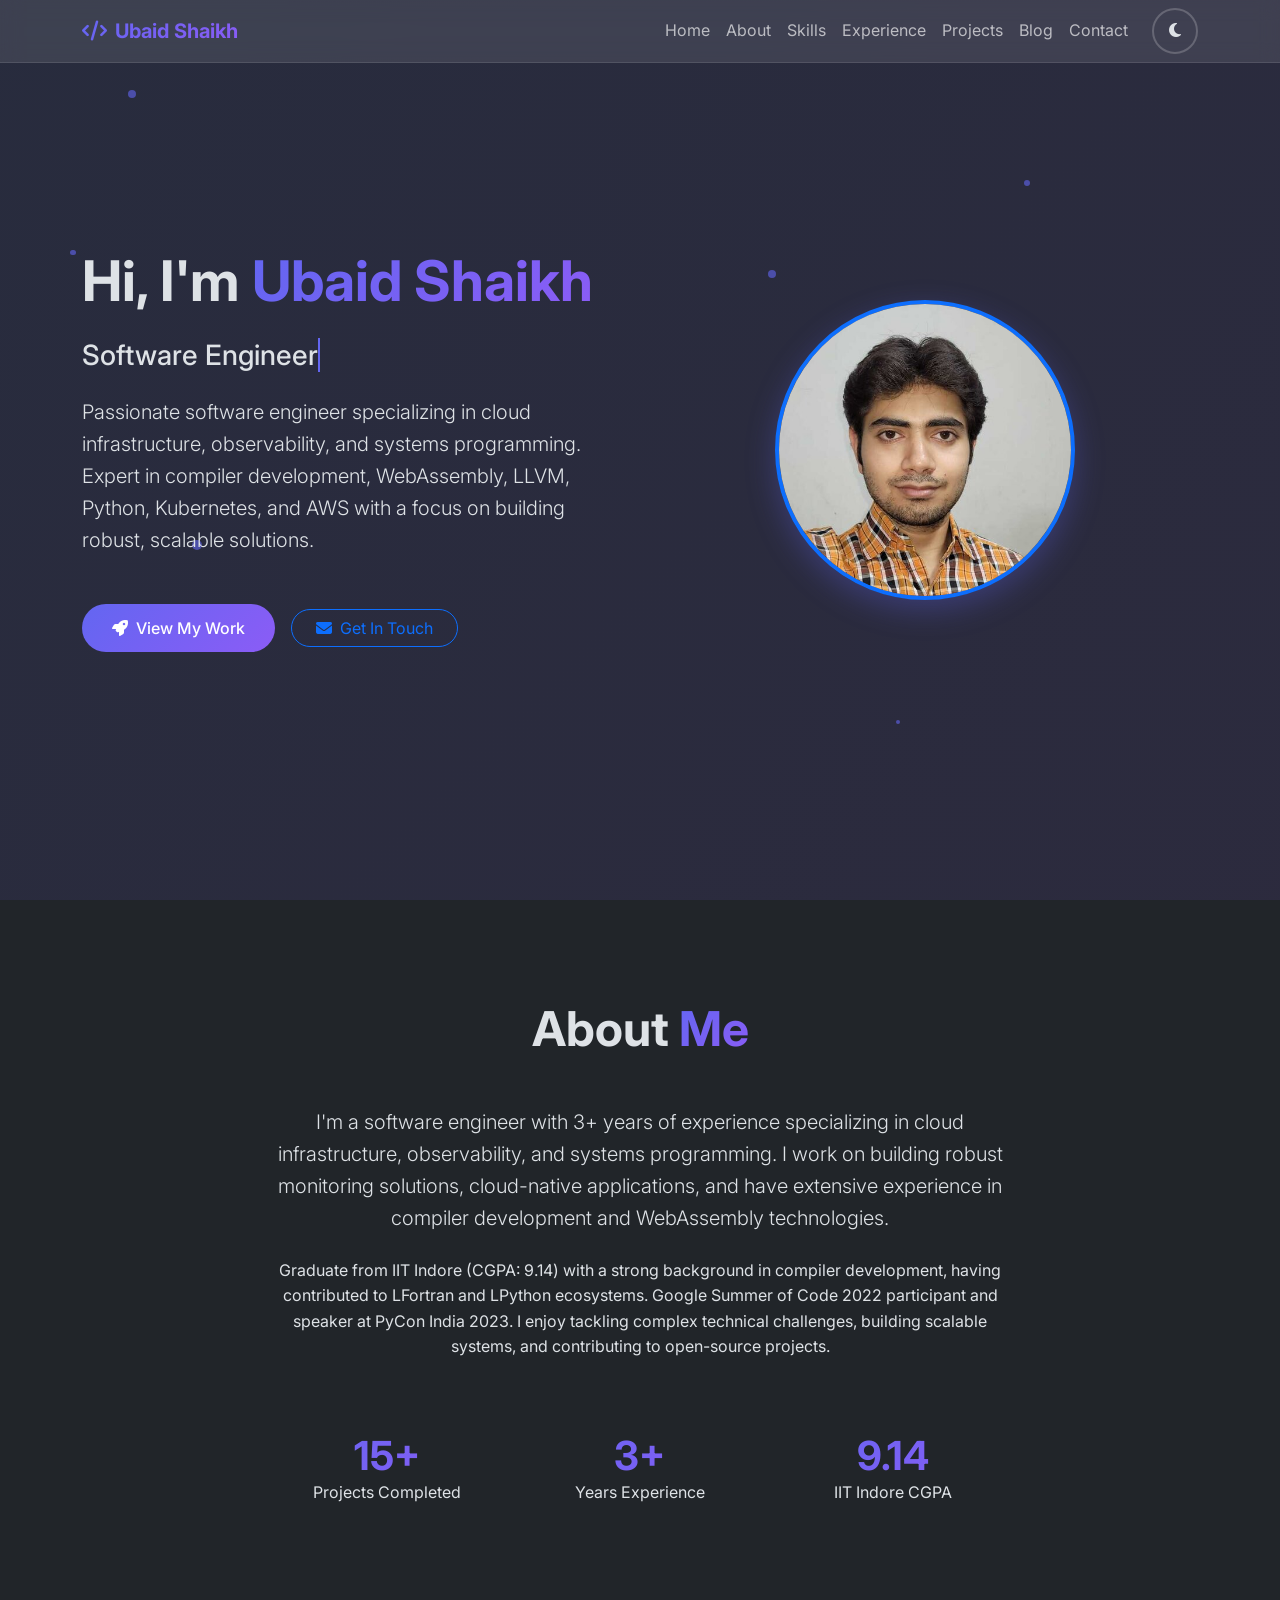
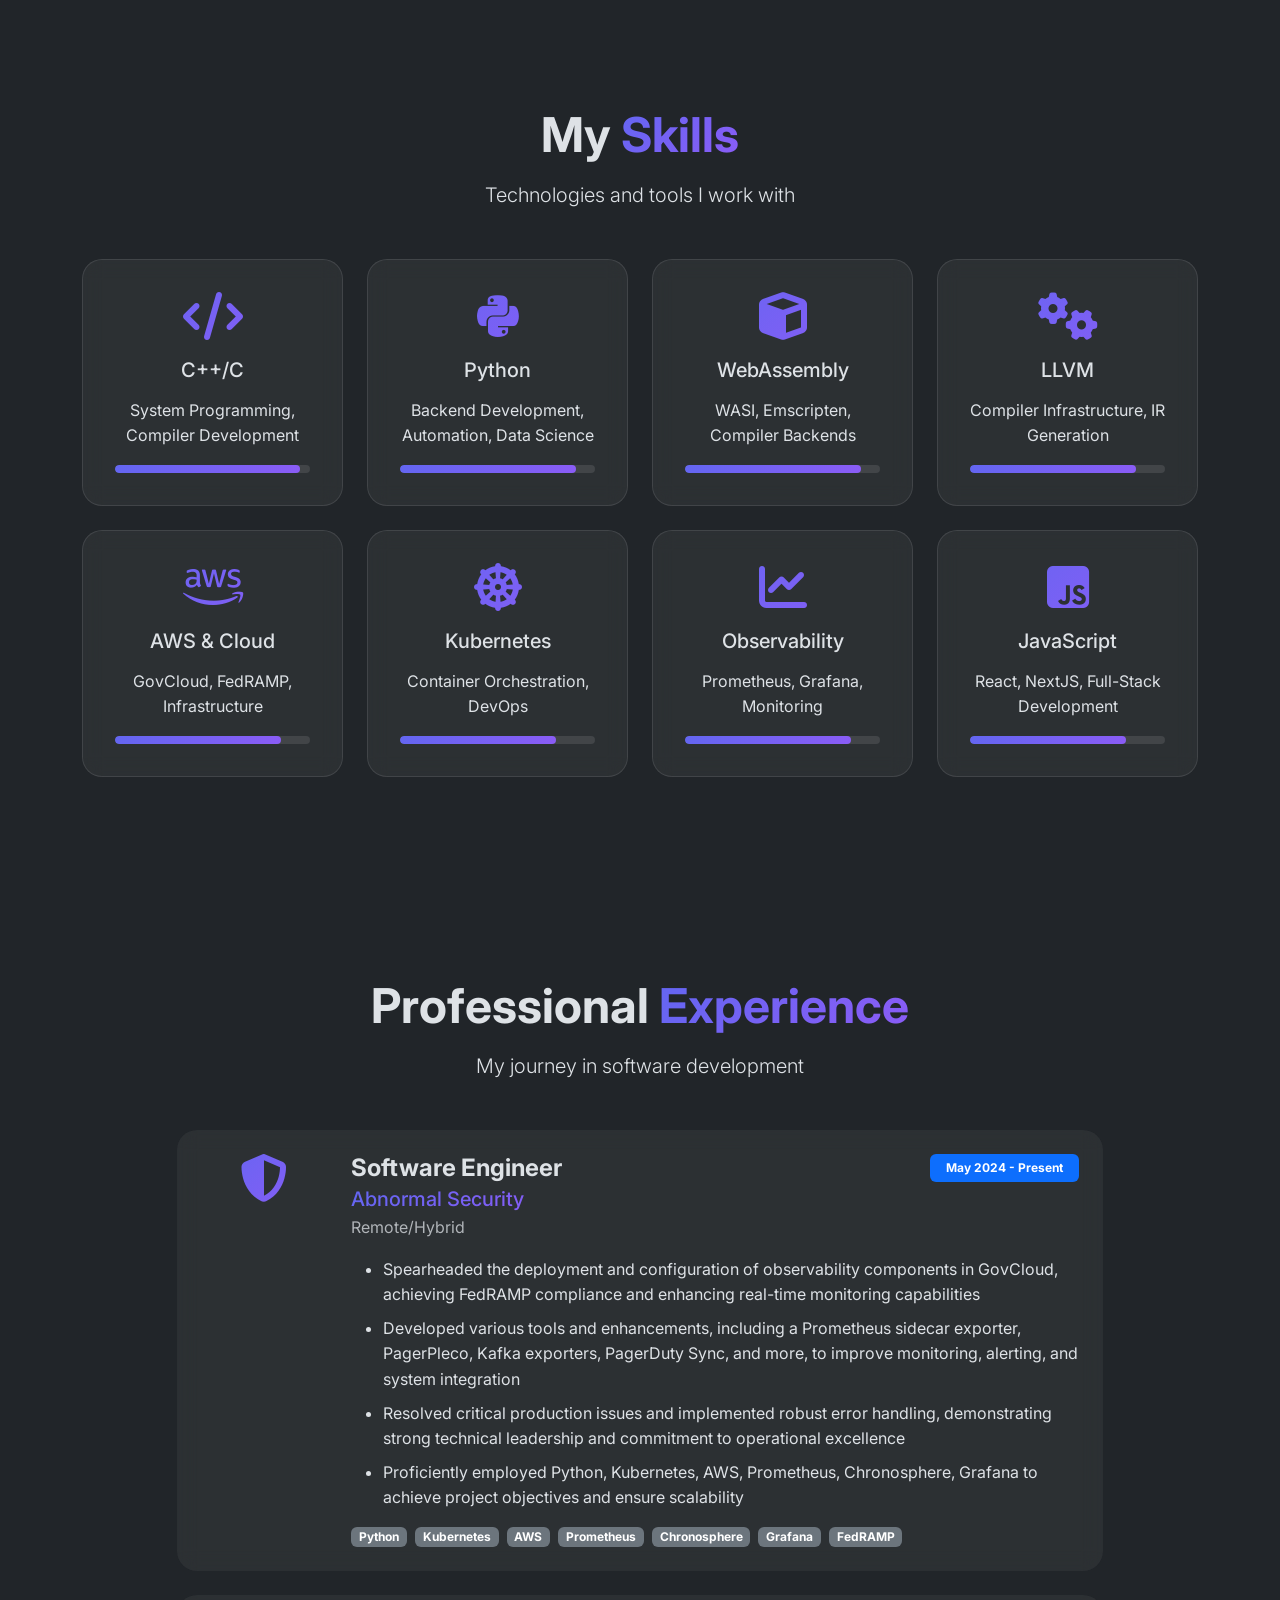
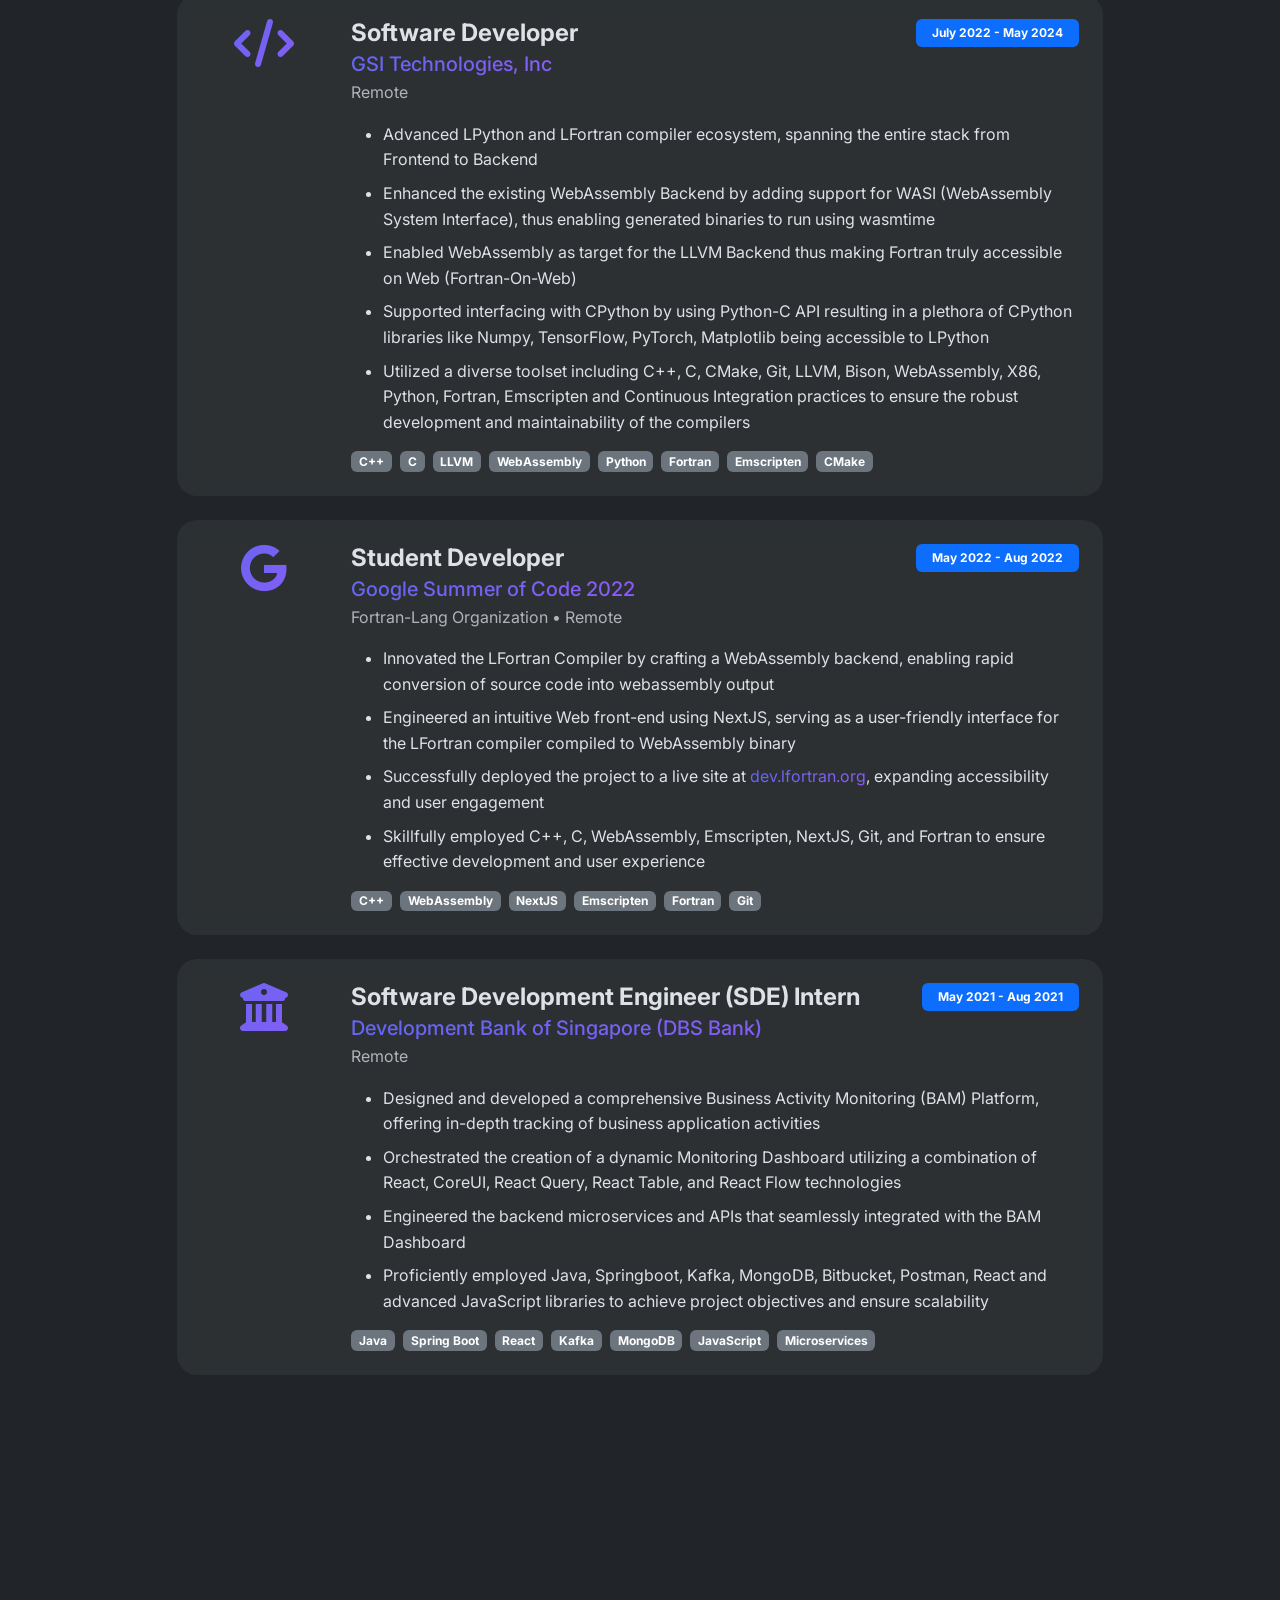
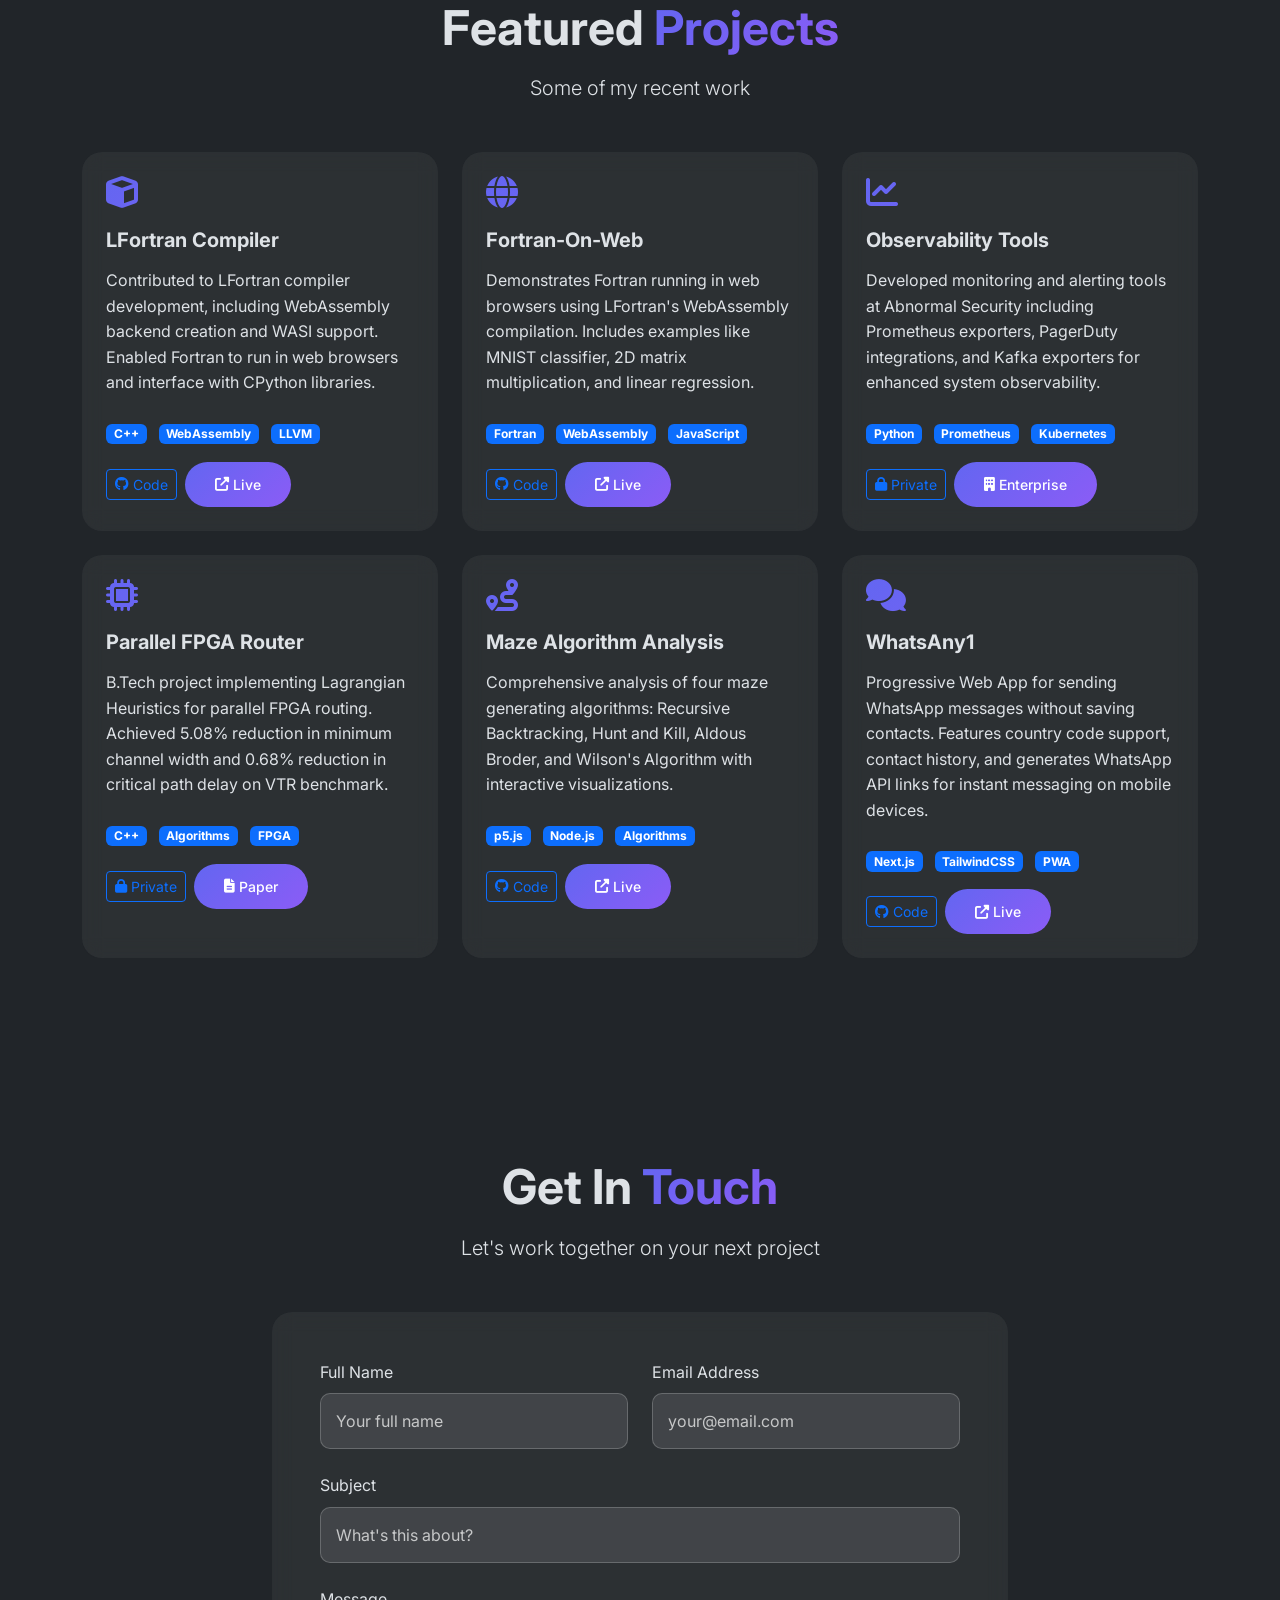
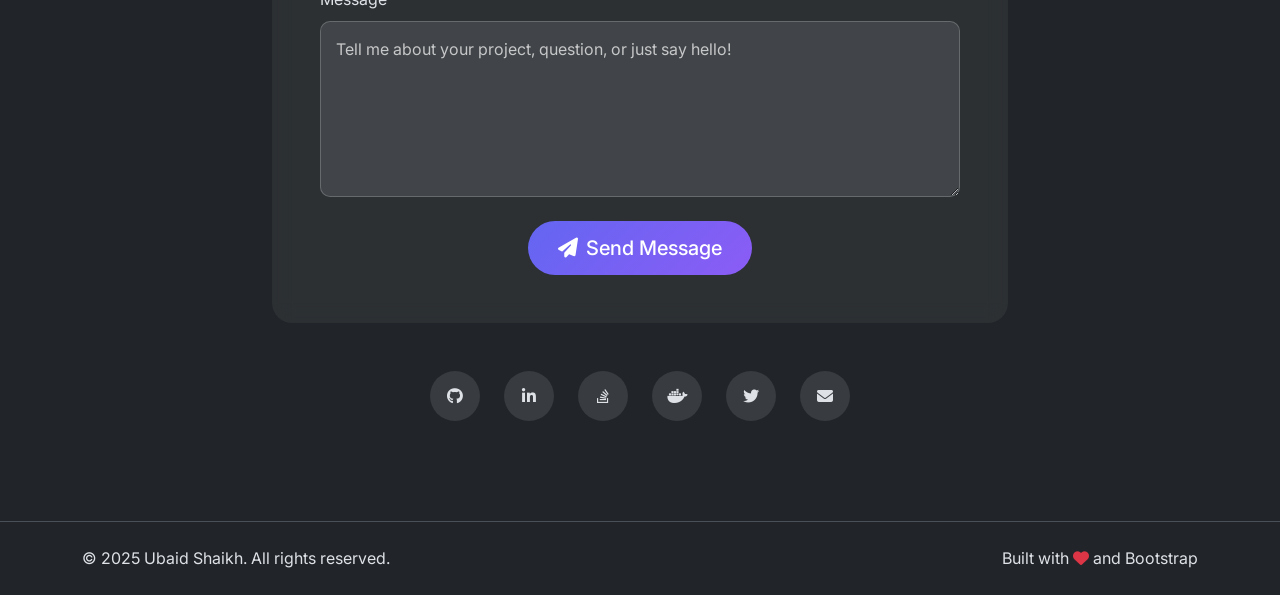
==== commit 2e7c9b76: "Add favicon" ====
--- a/index.html
+++ b/index.html
@@ -4,6 +4,9 @@
     <meta charset="UTF-8">
     <meta name="viewport" content="width=device-width, initial-scale=1.0">
     <title>Ubaid Shaikh - Software Engineer</title>
+    
+    <!-- Favicon -->
+    <link rel="icon" type="image/x-icon" href="favicon.ico">
 
     <!-- Bootstrap 5 CSS -->
     <link href="https://cdn.jsdelivr.net/npm/bootstrap@5.3.2/dist/css/bootstrap.min.css" rel="stylesheet">
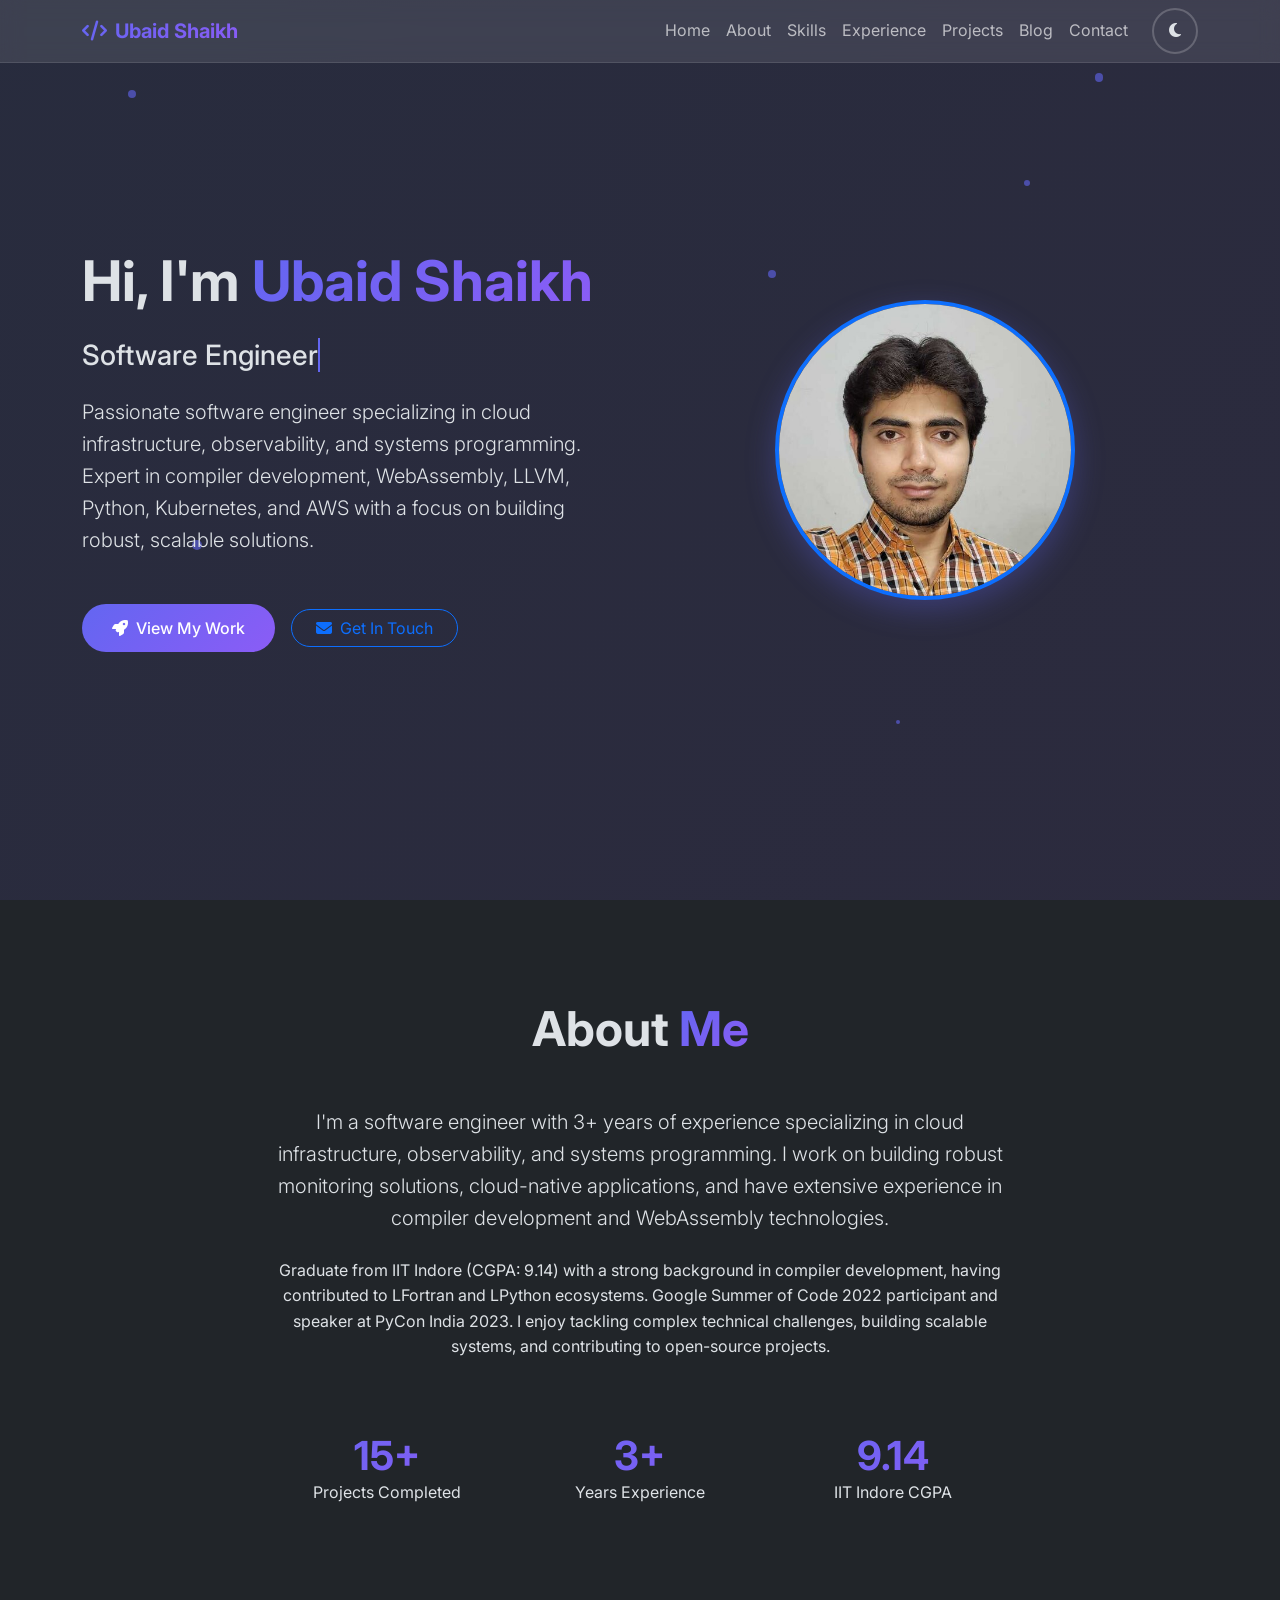
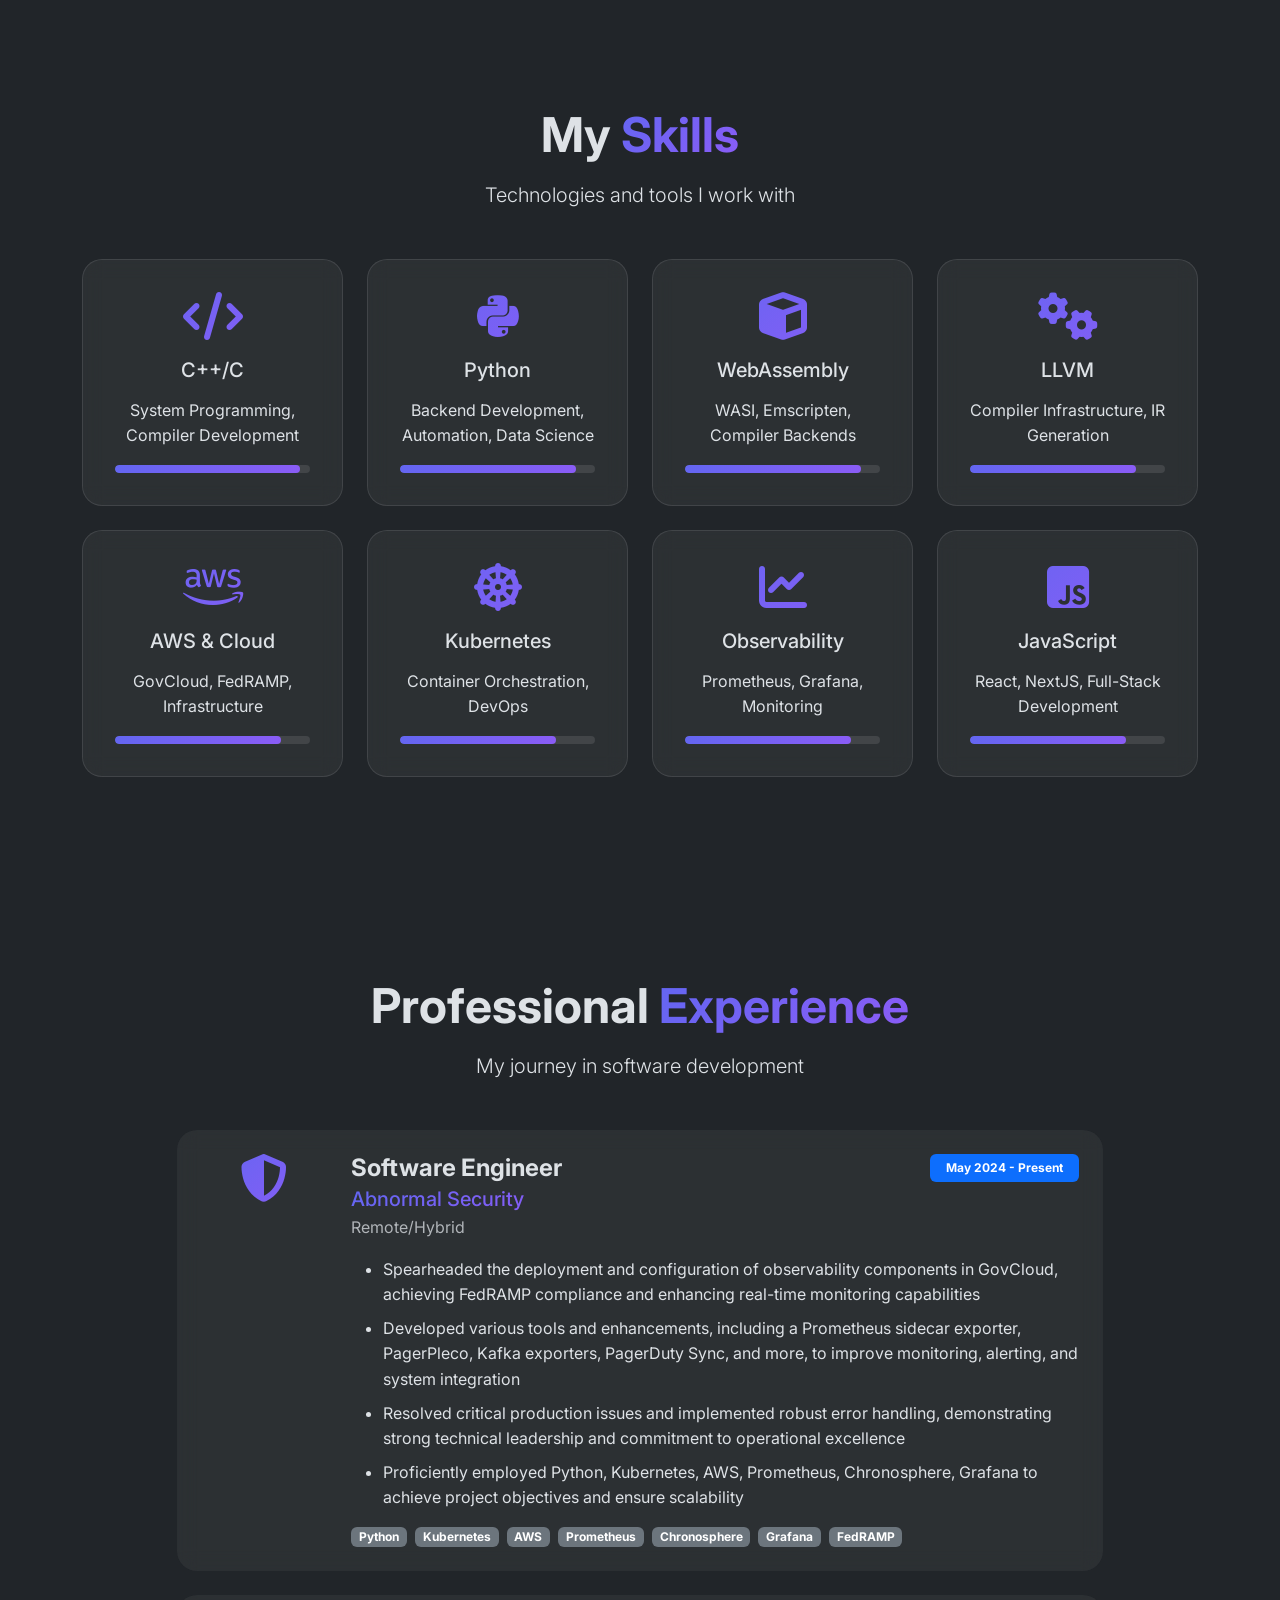
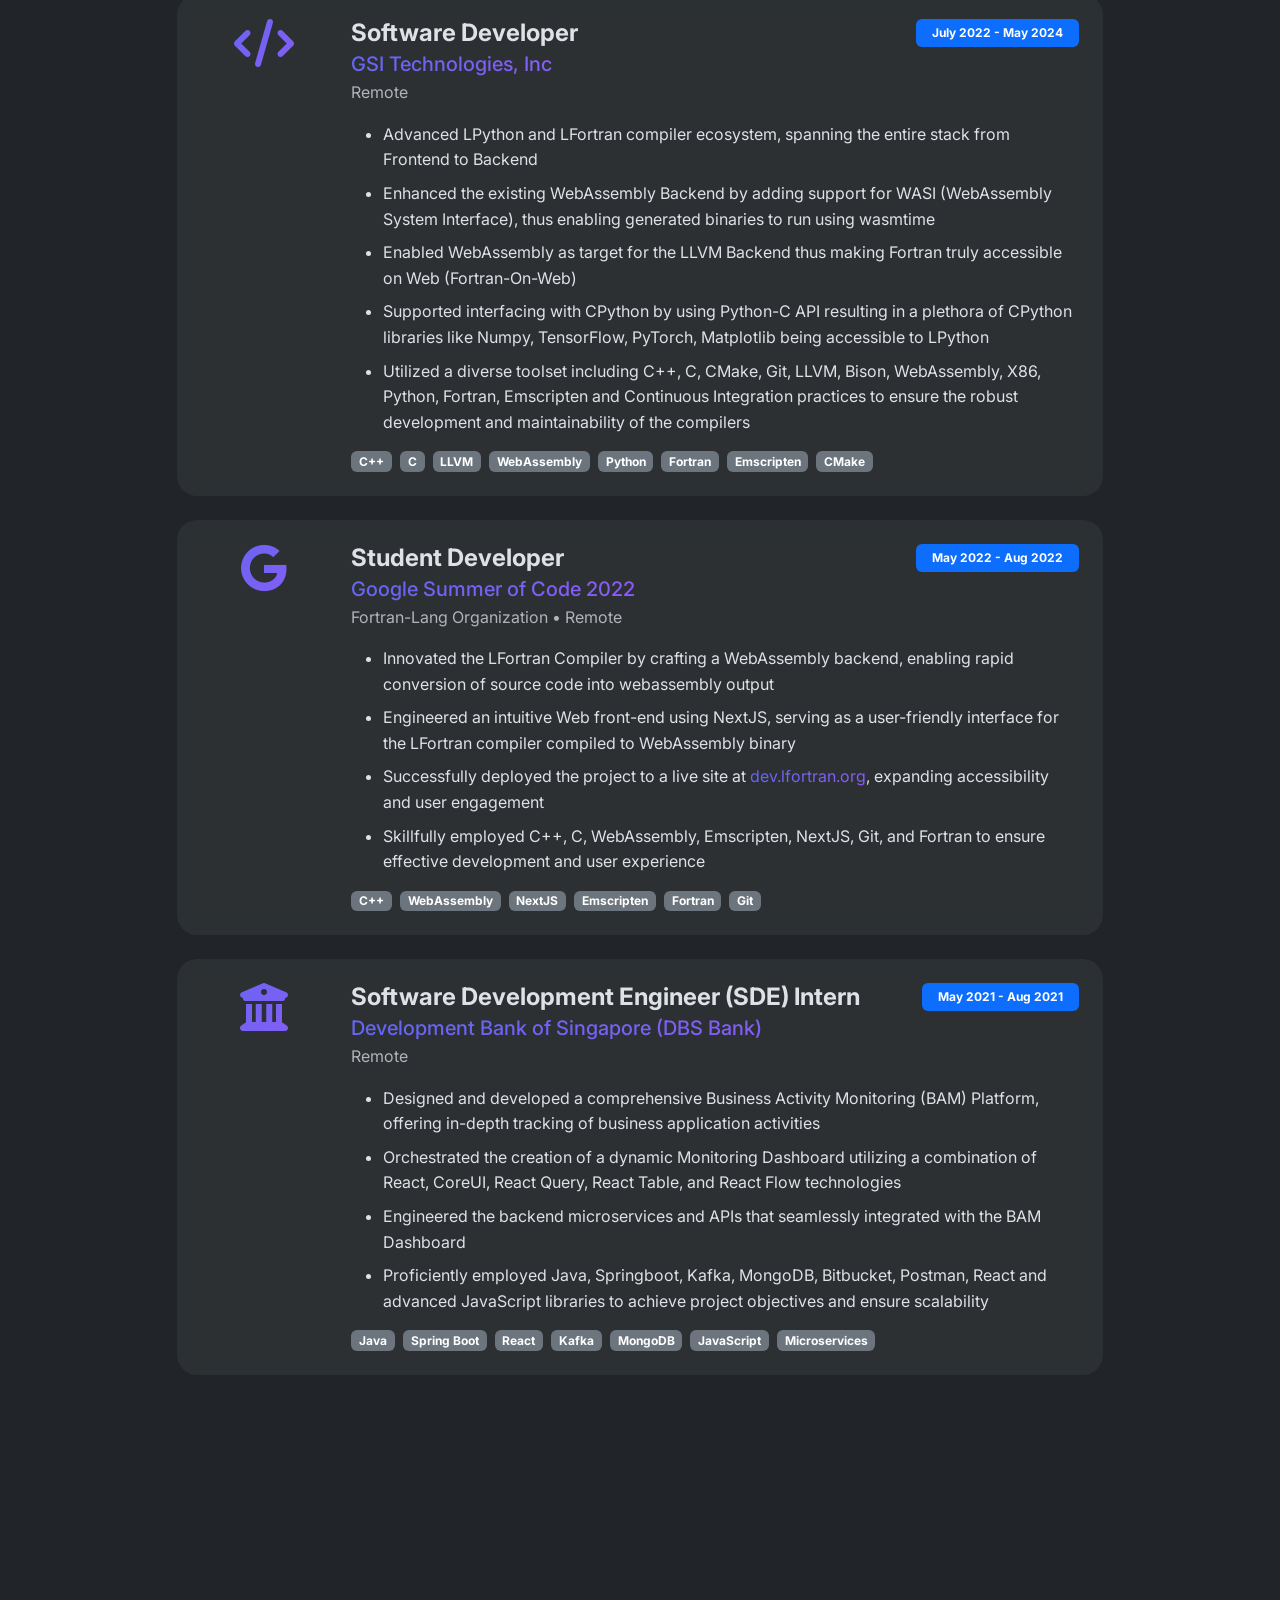
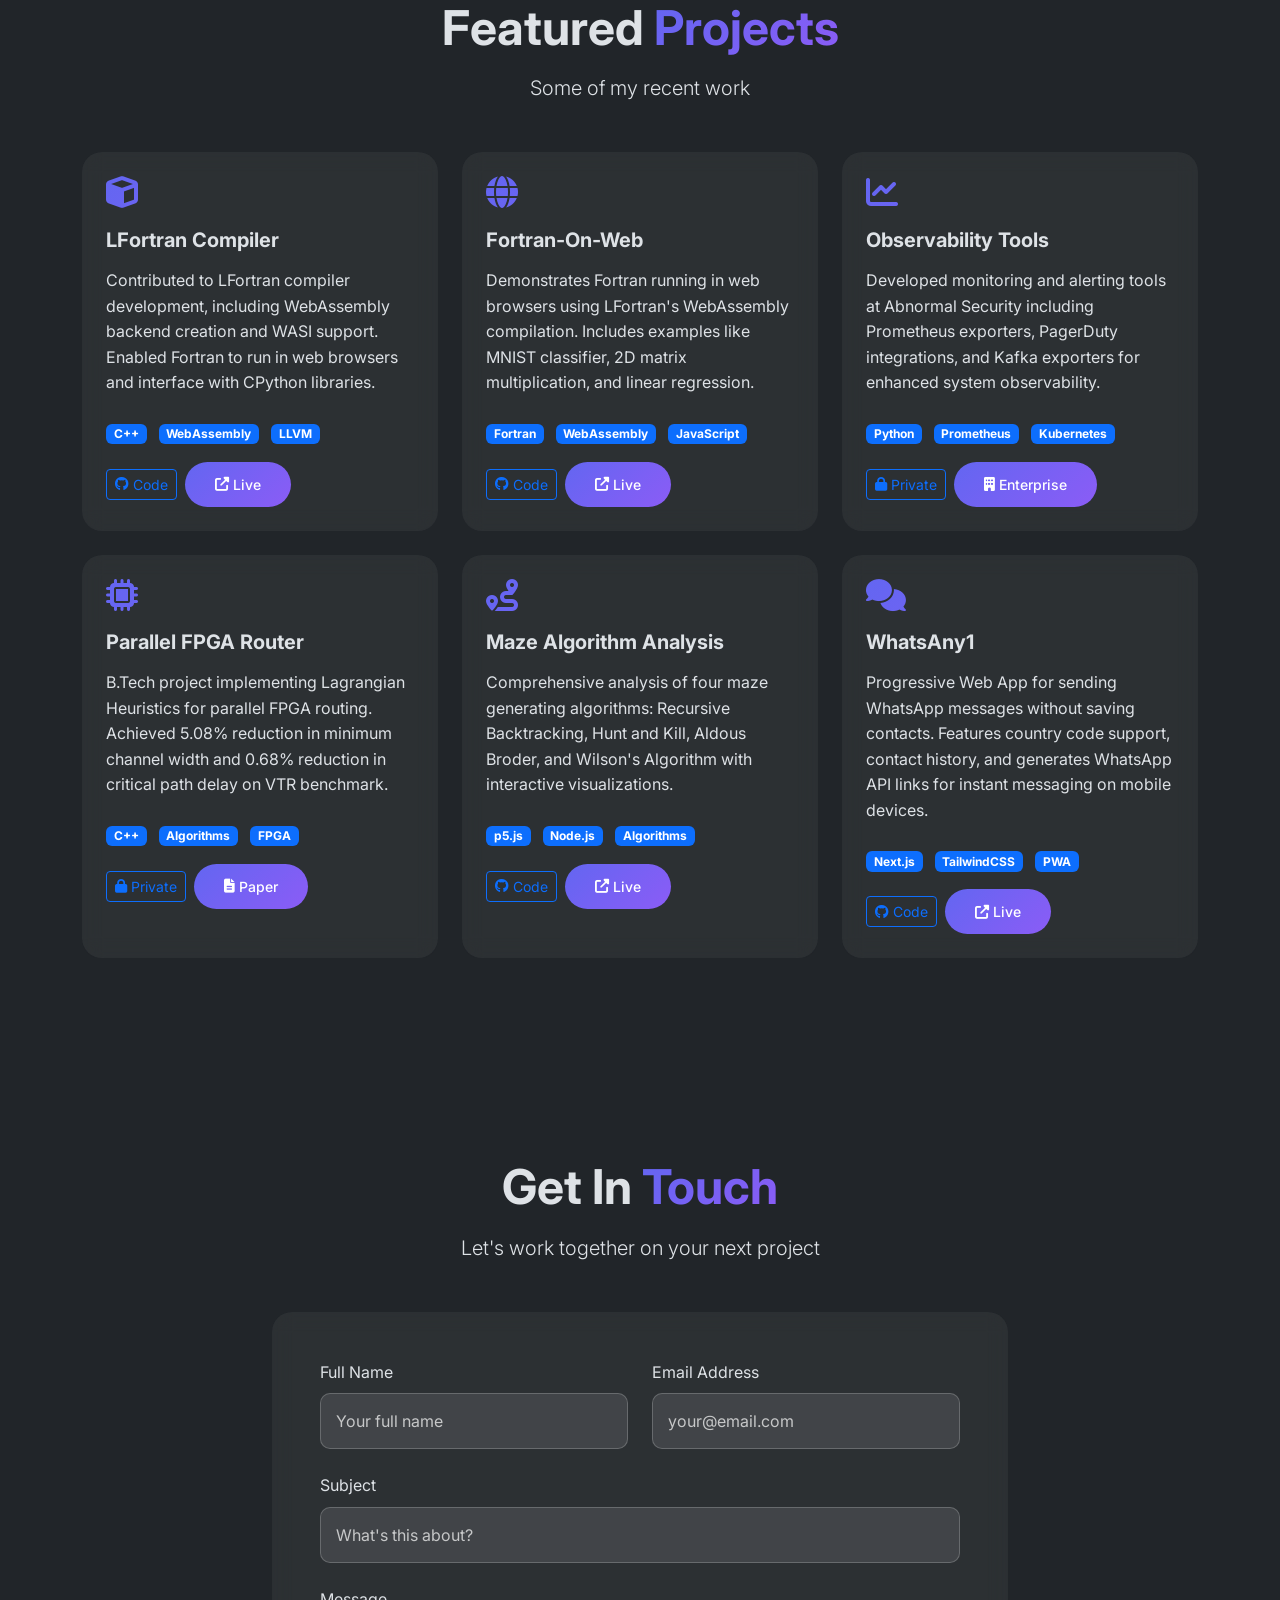
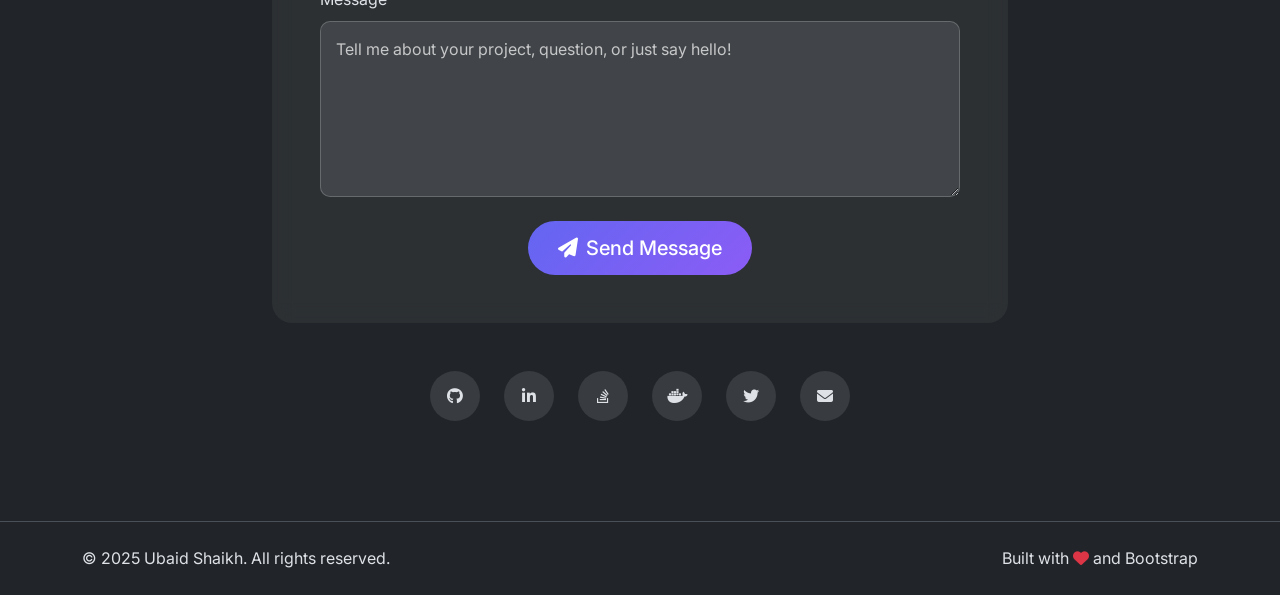
==== commit 800d6f34: "Update favicon links" ====
--- a/index.html
+++ b/index.html
@@ -6,7 +6,11 @@
     <title>Ubaid Shaikh - Software Engineer</title>
     
     <!-- Favicon -->
-    <link rel="icon" type="image/x-icon" href="favicon.ico">
+    <link rel="apple-touch-icon" sizes="180x180" href="img/favicon_io/apple-touch-icon.png">
+    <link rel="icon" type="image/png" sizes="32x32" href="img/favicon_io/favicon-32x32.png">
+    <link rel="icon" type="image/png" sizes="16x16" href="img/favicon_io/favicon-16x16.png">
+    <link rel="manifest" href="img/favicon_io/site.webmanifest">
+    <link rel="icon" type="image/x-icon" href="img/favicon_io/favicon.ico">
 
     <!-- Bootstrap 5 CSS -->
     <link href="https://cdn.jsdelivr.net/npm/bootstrap@5.3.2/dist/css/bootstrap.min.css" rel="stylesheet">
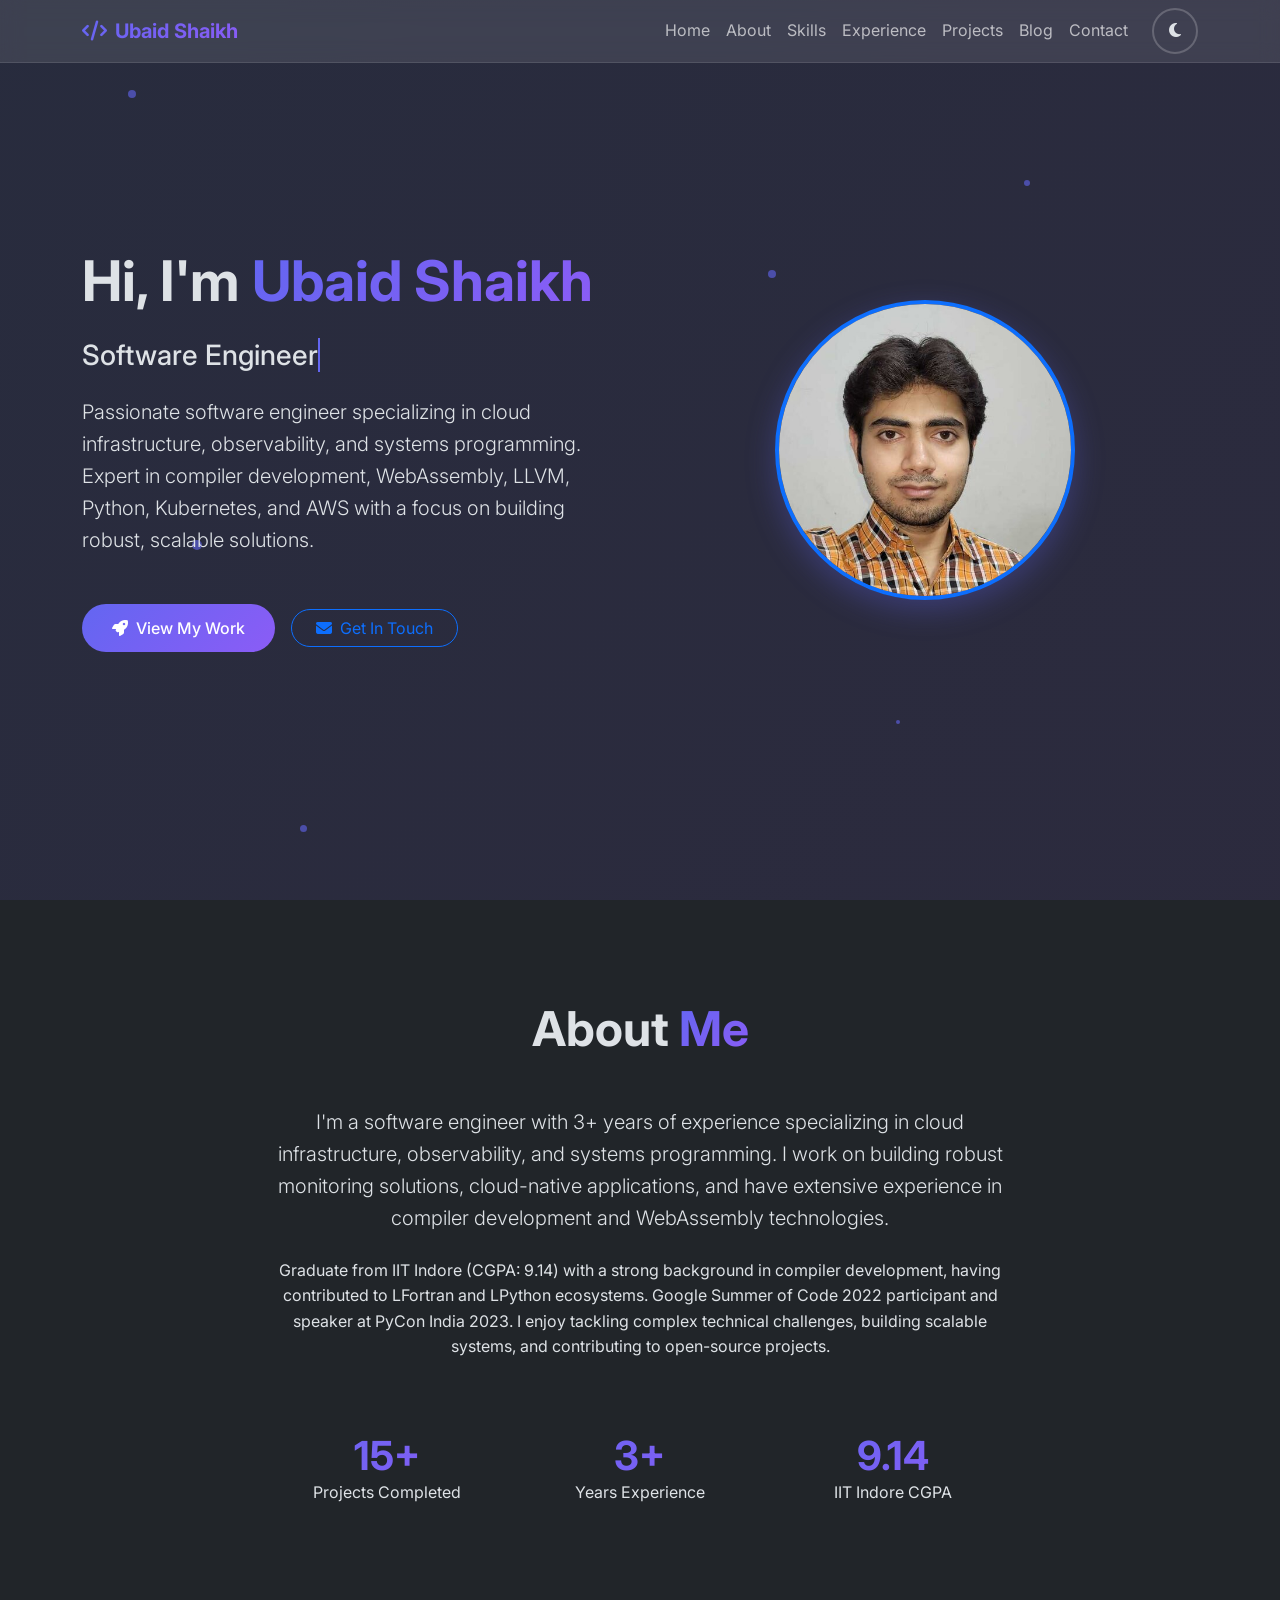
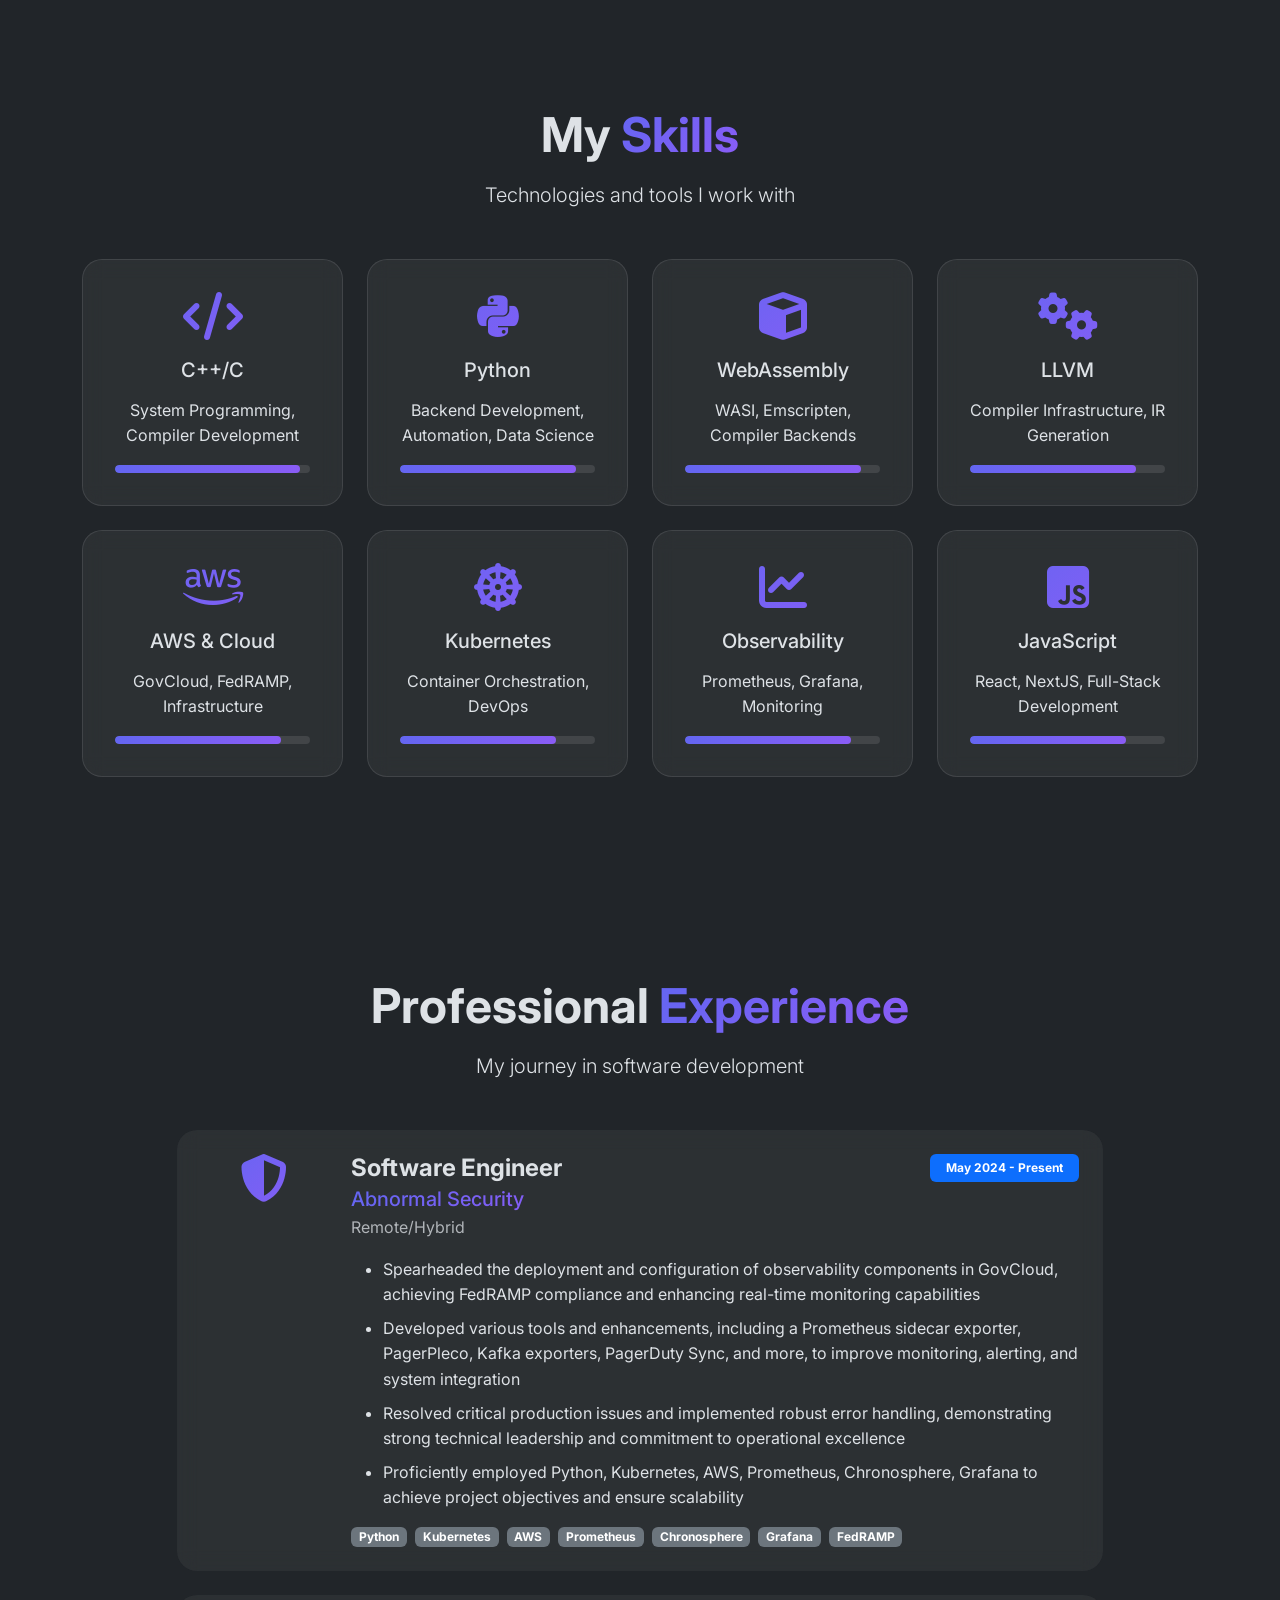
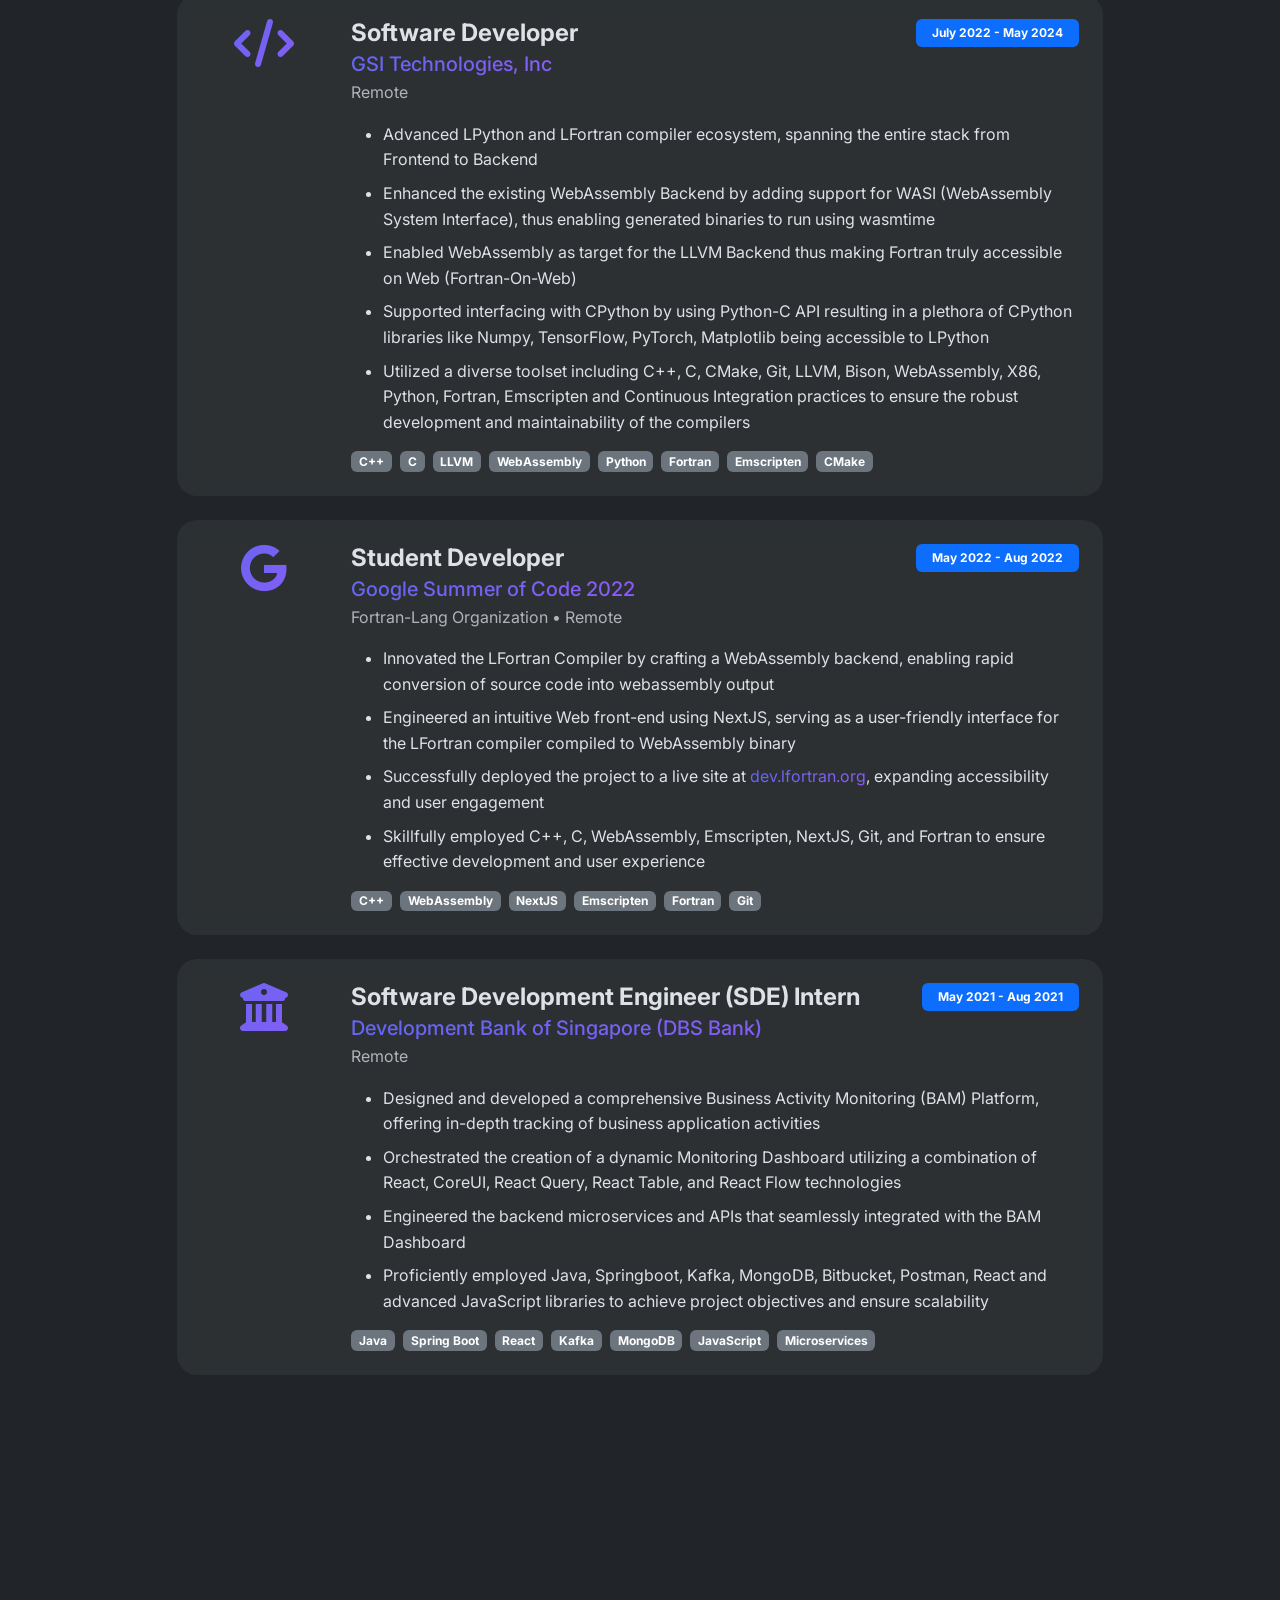
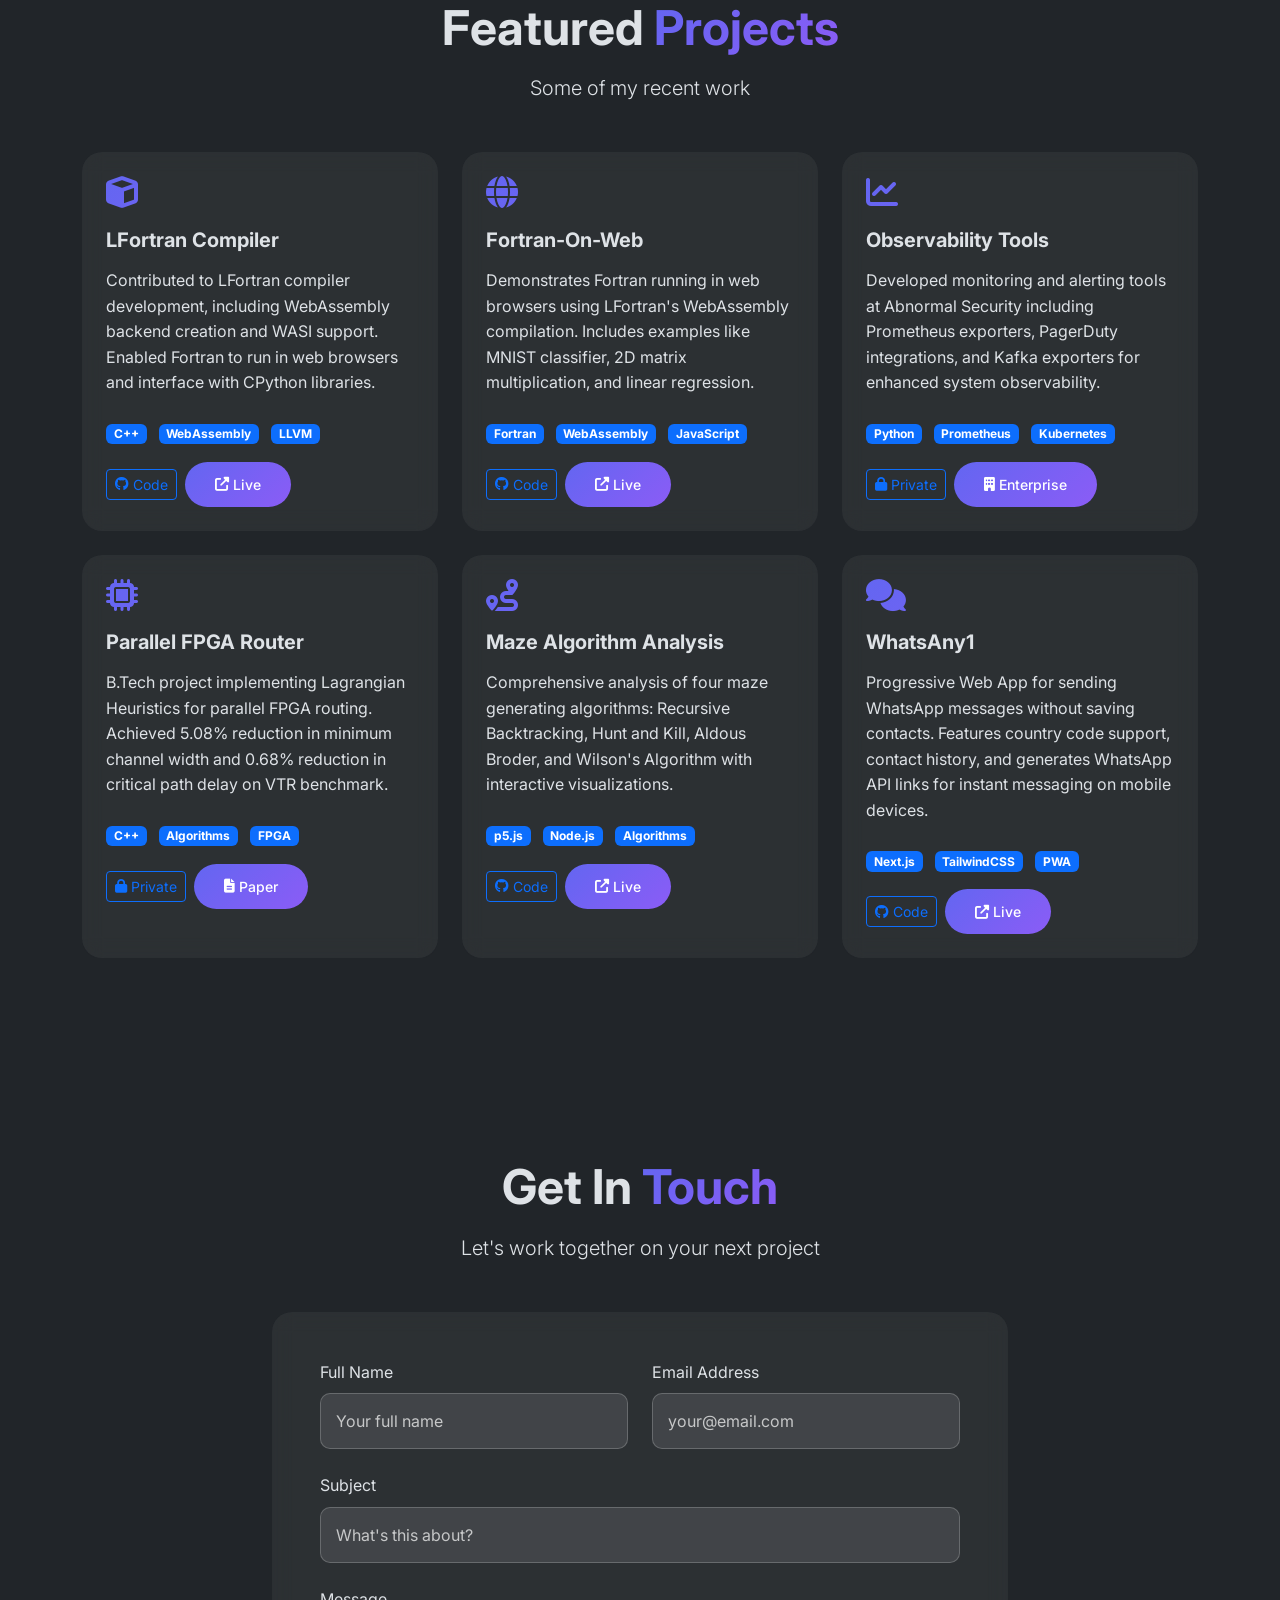
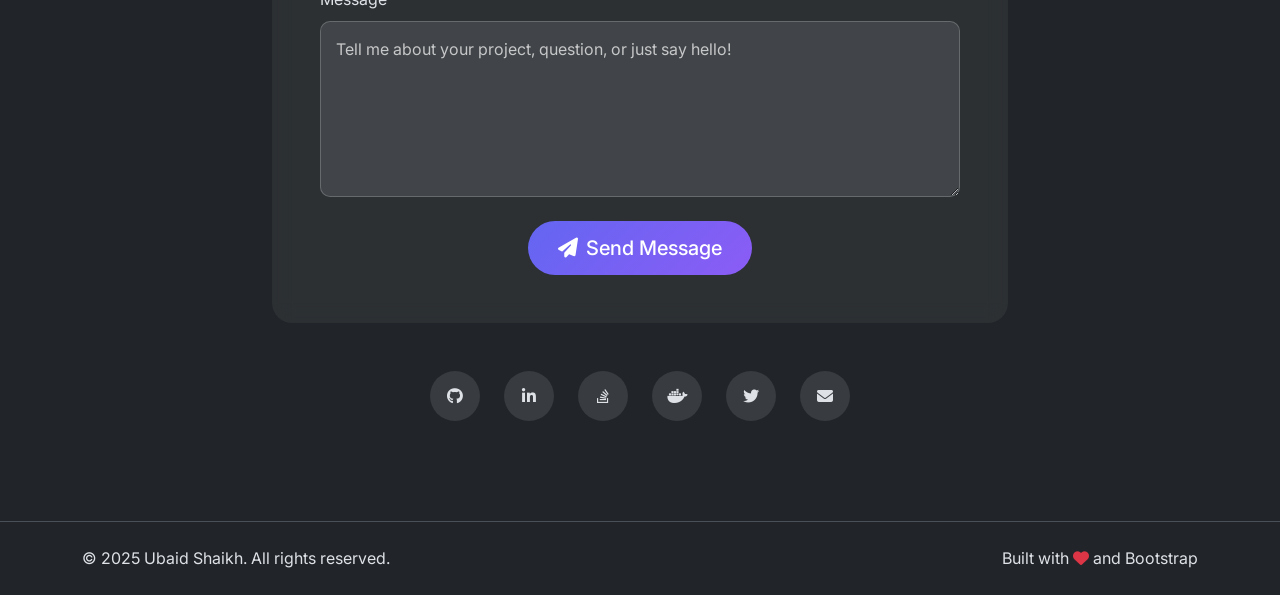
==== commit 279a9835: "Little bit refactoring" ====
--- a/index.html
+++ b/index.html
@@ -4,7 +4,7 @@
     <meta charset="UTF-8">
     <meta name="viewport" content="width=device-width, initial-scale=1.0">
     <title>Ubaid Shaikh - Software Engineer</title>
-    
+
     <!-- Favicon -->
     <link rel="apple-touch-icon" sizes="180x180" href="img/favicon_io/apple-touch-icon.png">
     <link rel="icon" type="image/png" sizes="32x32" href="img/favicon_io/favicon-32x32.png">
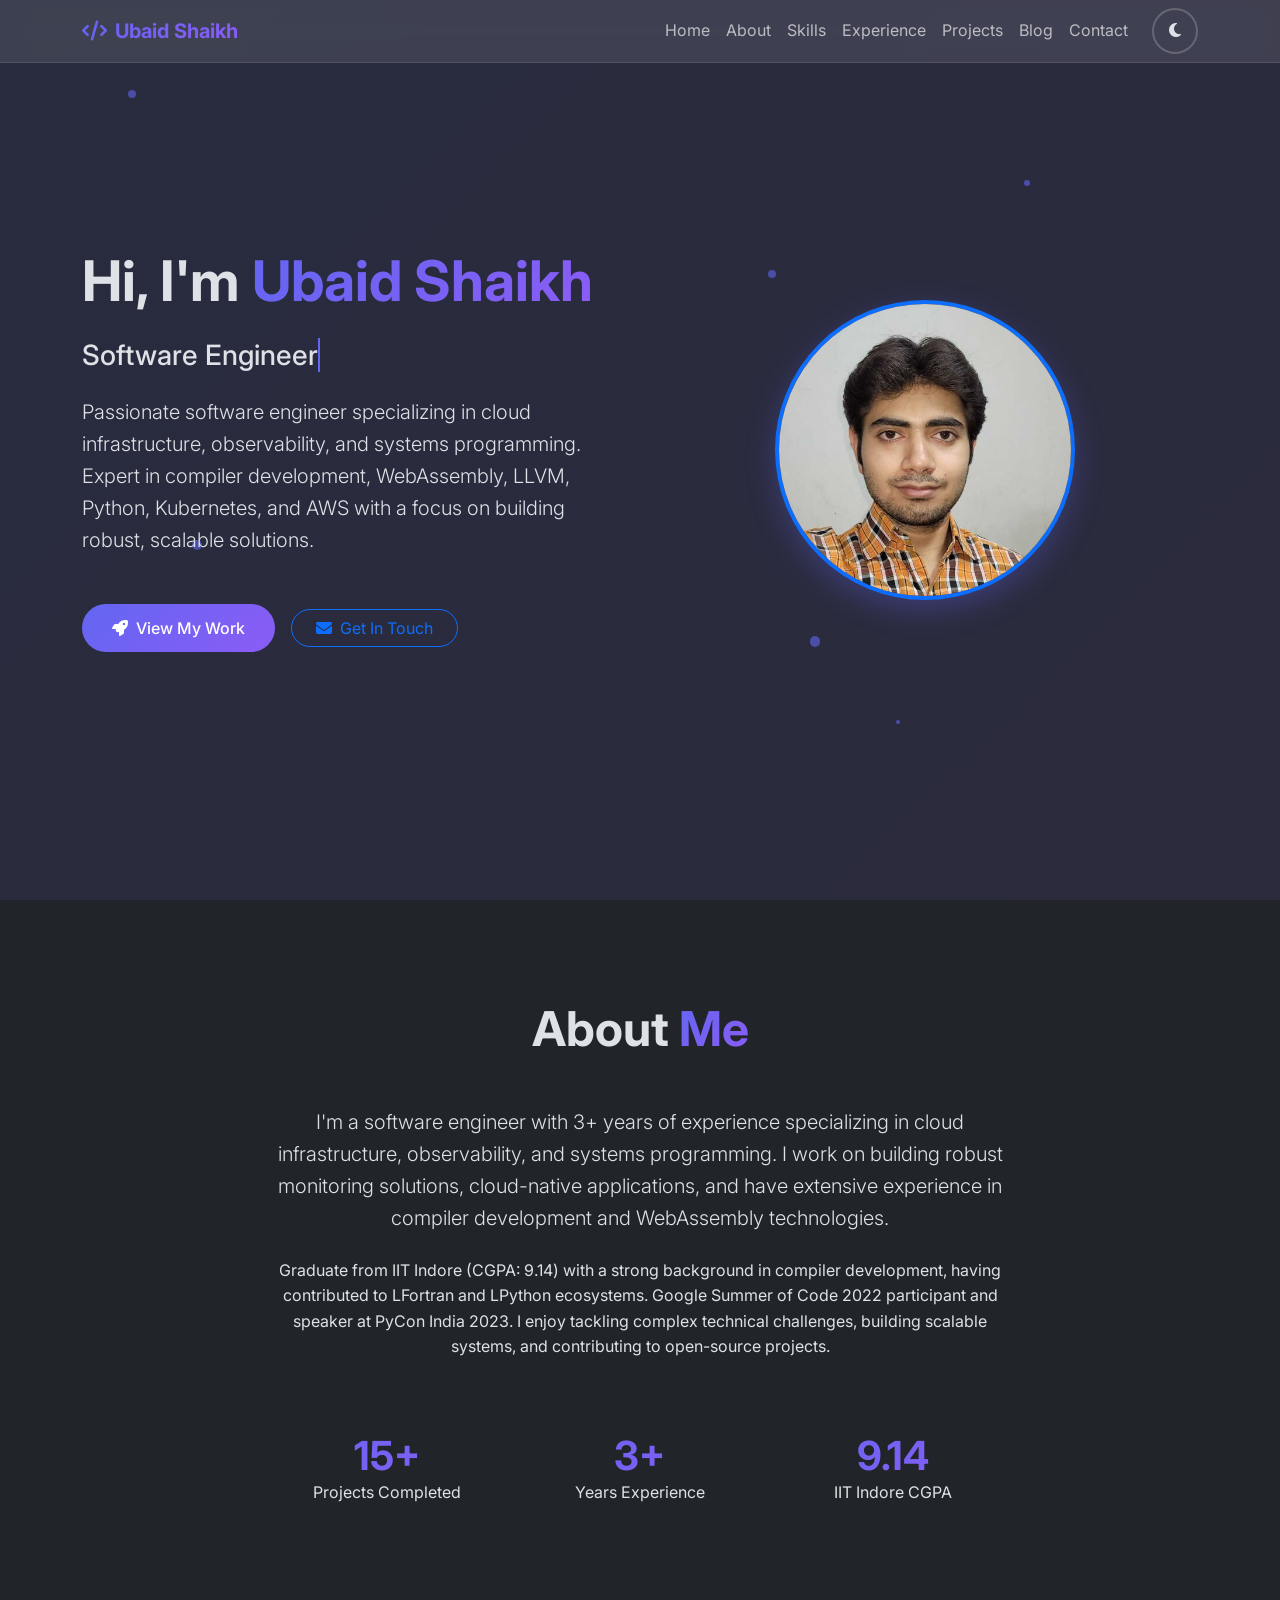
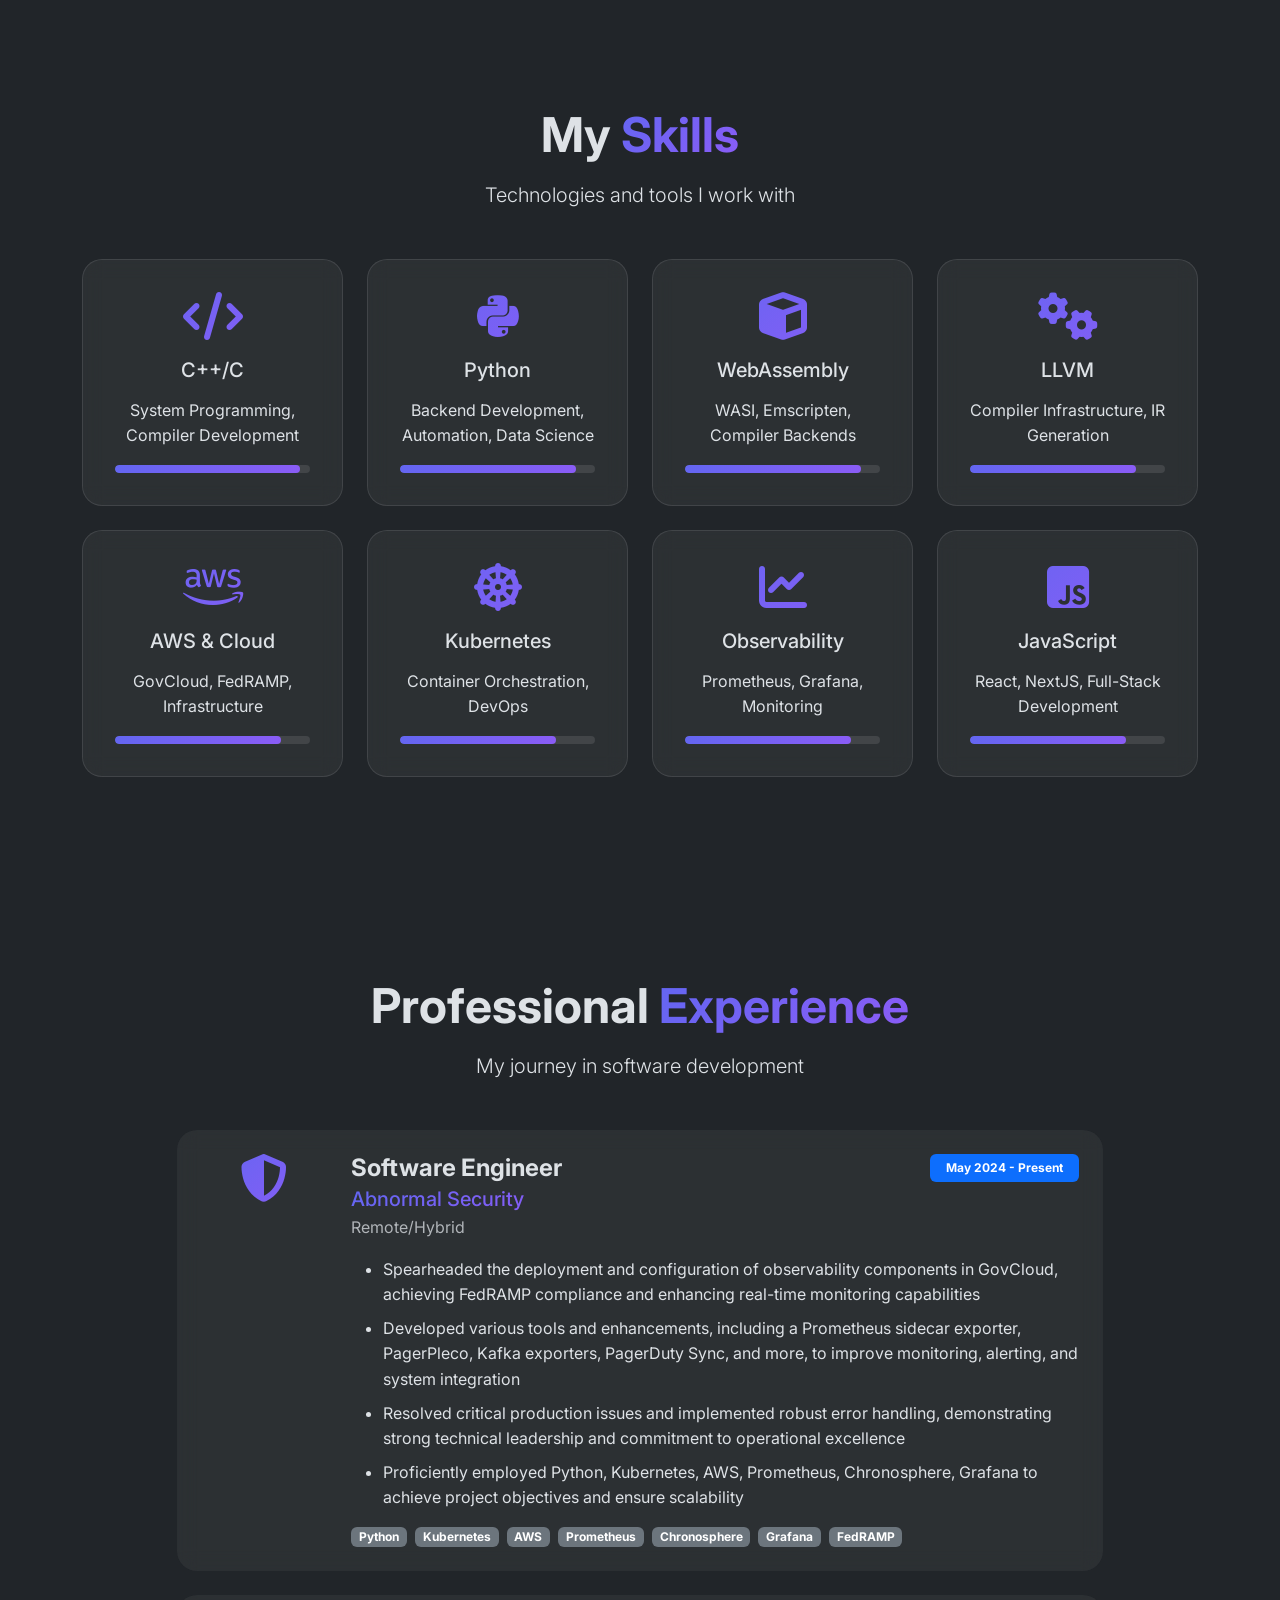
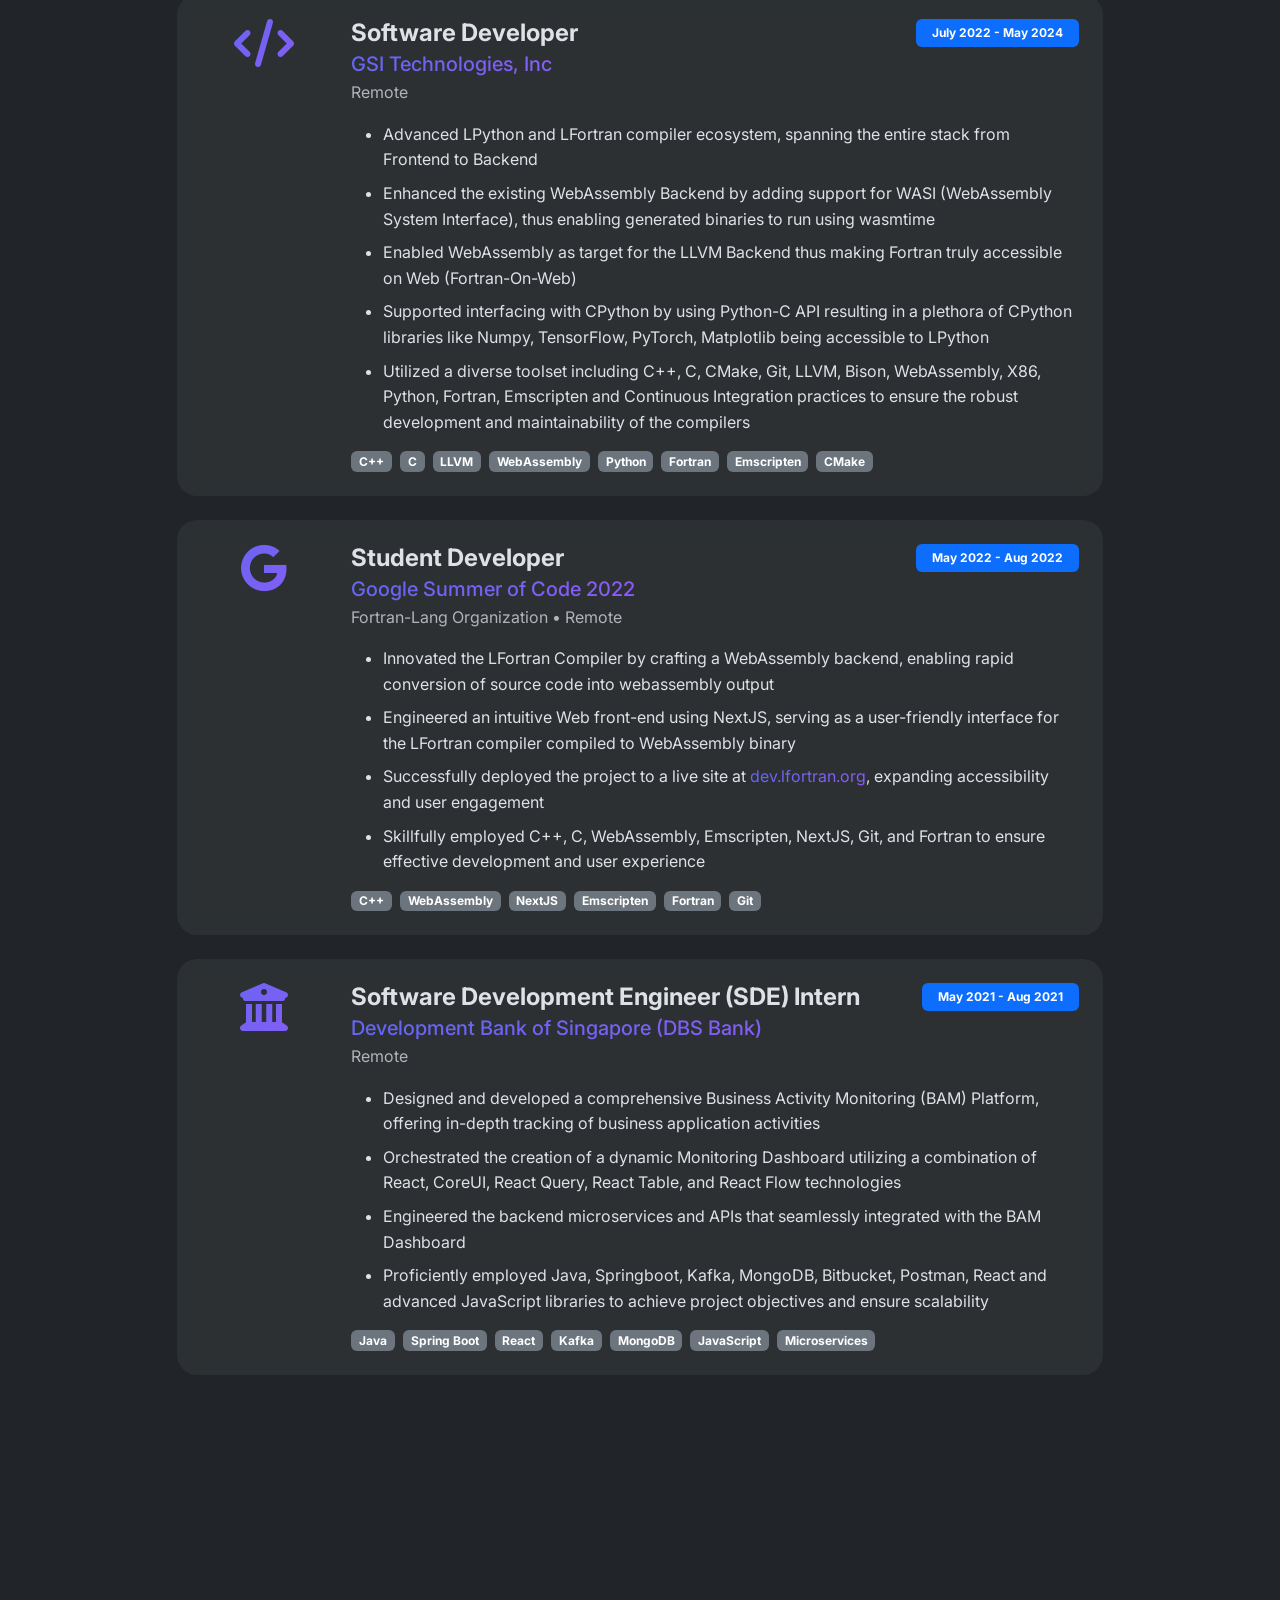
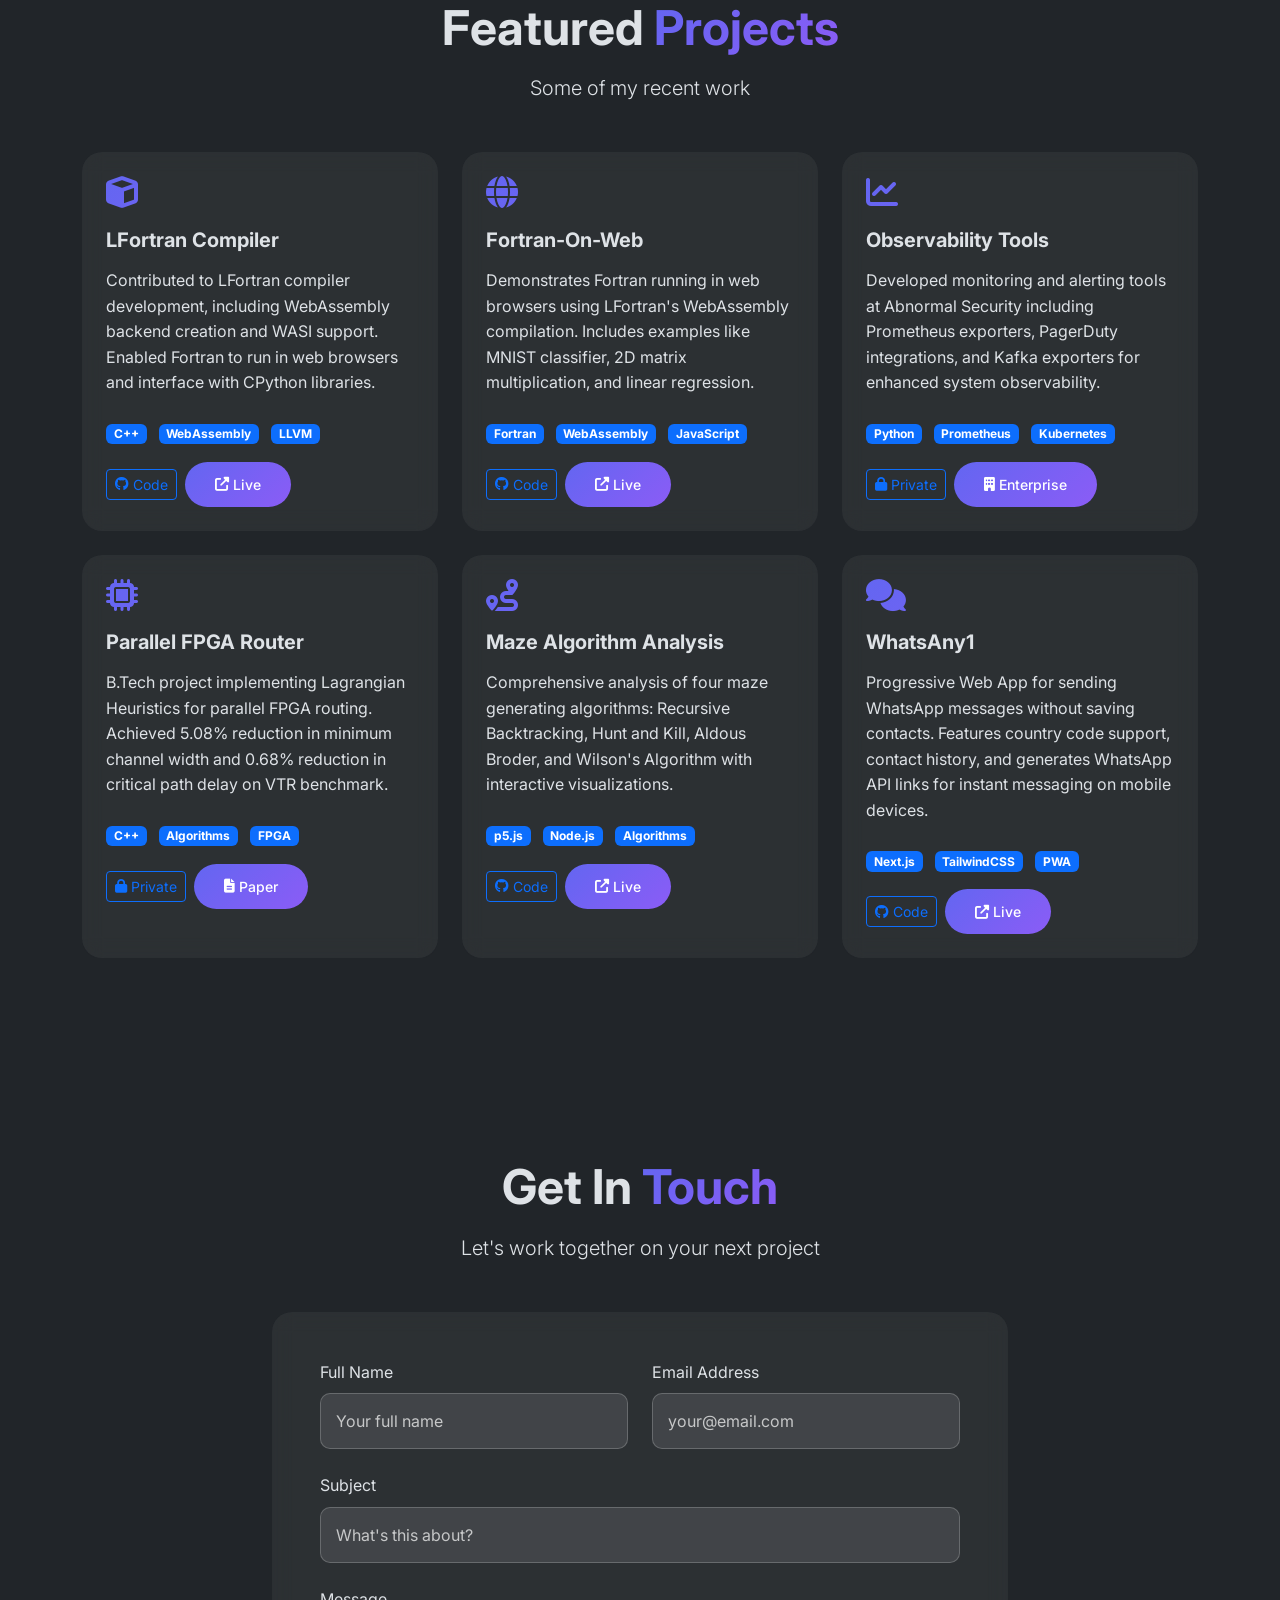
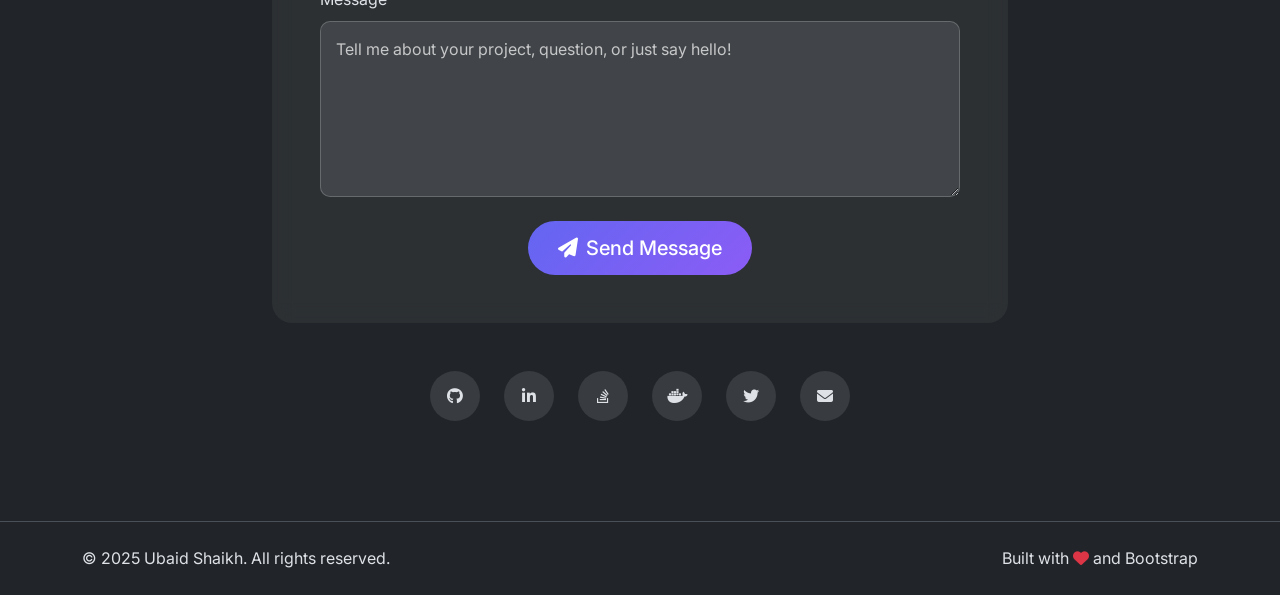
==== commit 0436dd44: "Fix webmanifest" ====
--- a/index.html
+++ b/index.html
@@ -9,7 +9,7 @@
     <link rel="apple-touch-icon" sizes="180x180" href="img/favicon_io/apple-touch-icon.png">
     <link rel="icon" type="image/png" sizes="32x32" href="img/favicon_io/favicon-32x32.png">
     <link rel="icon" type="image/png" sizes="16x16" href="img/favicon_io/favicon-16x16.png">
-    <link rel="manifest" href="img/favicon_io/site.webmanifest">
+    <link rel="manifest" href="site.webmanifest">
     <link rel="icon" type="image/x-icon" href="img/favicon_io/favicon.ico">
 
     <!-- Bootstrap 5 CSS -->
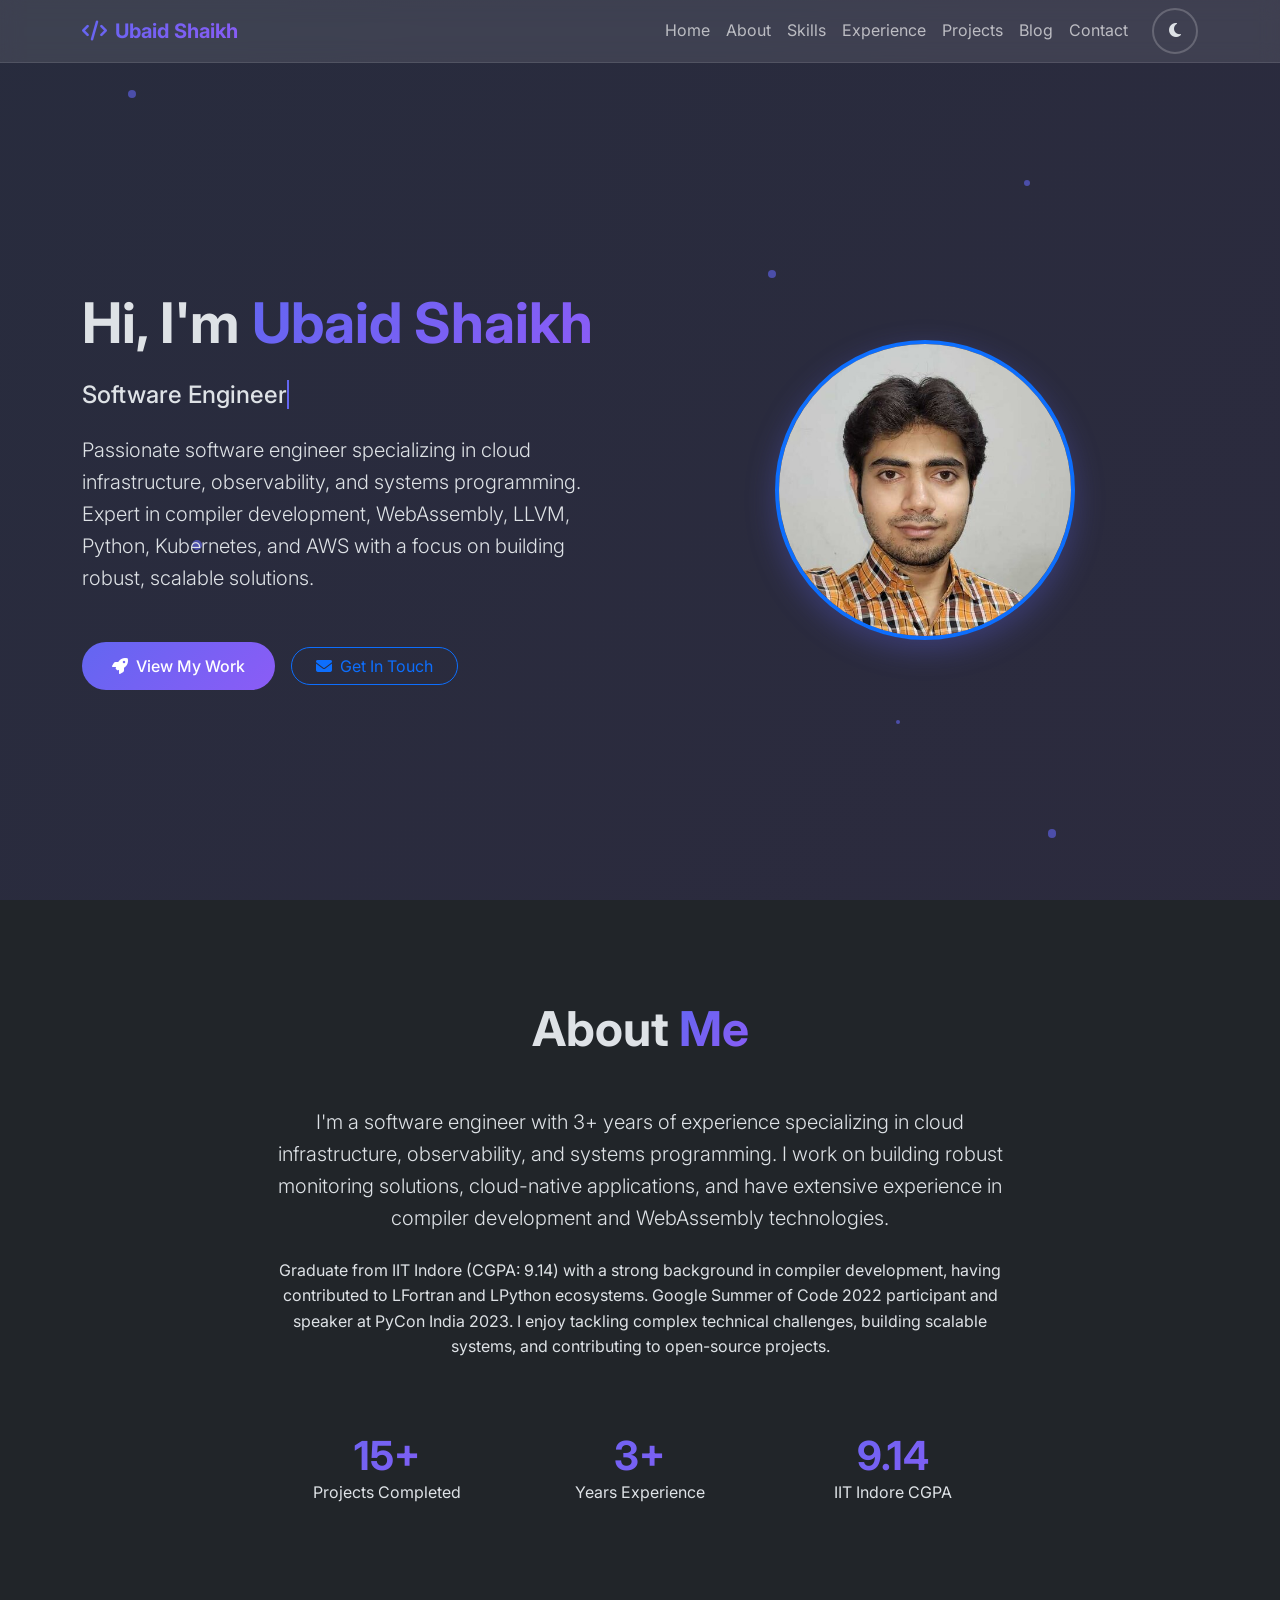
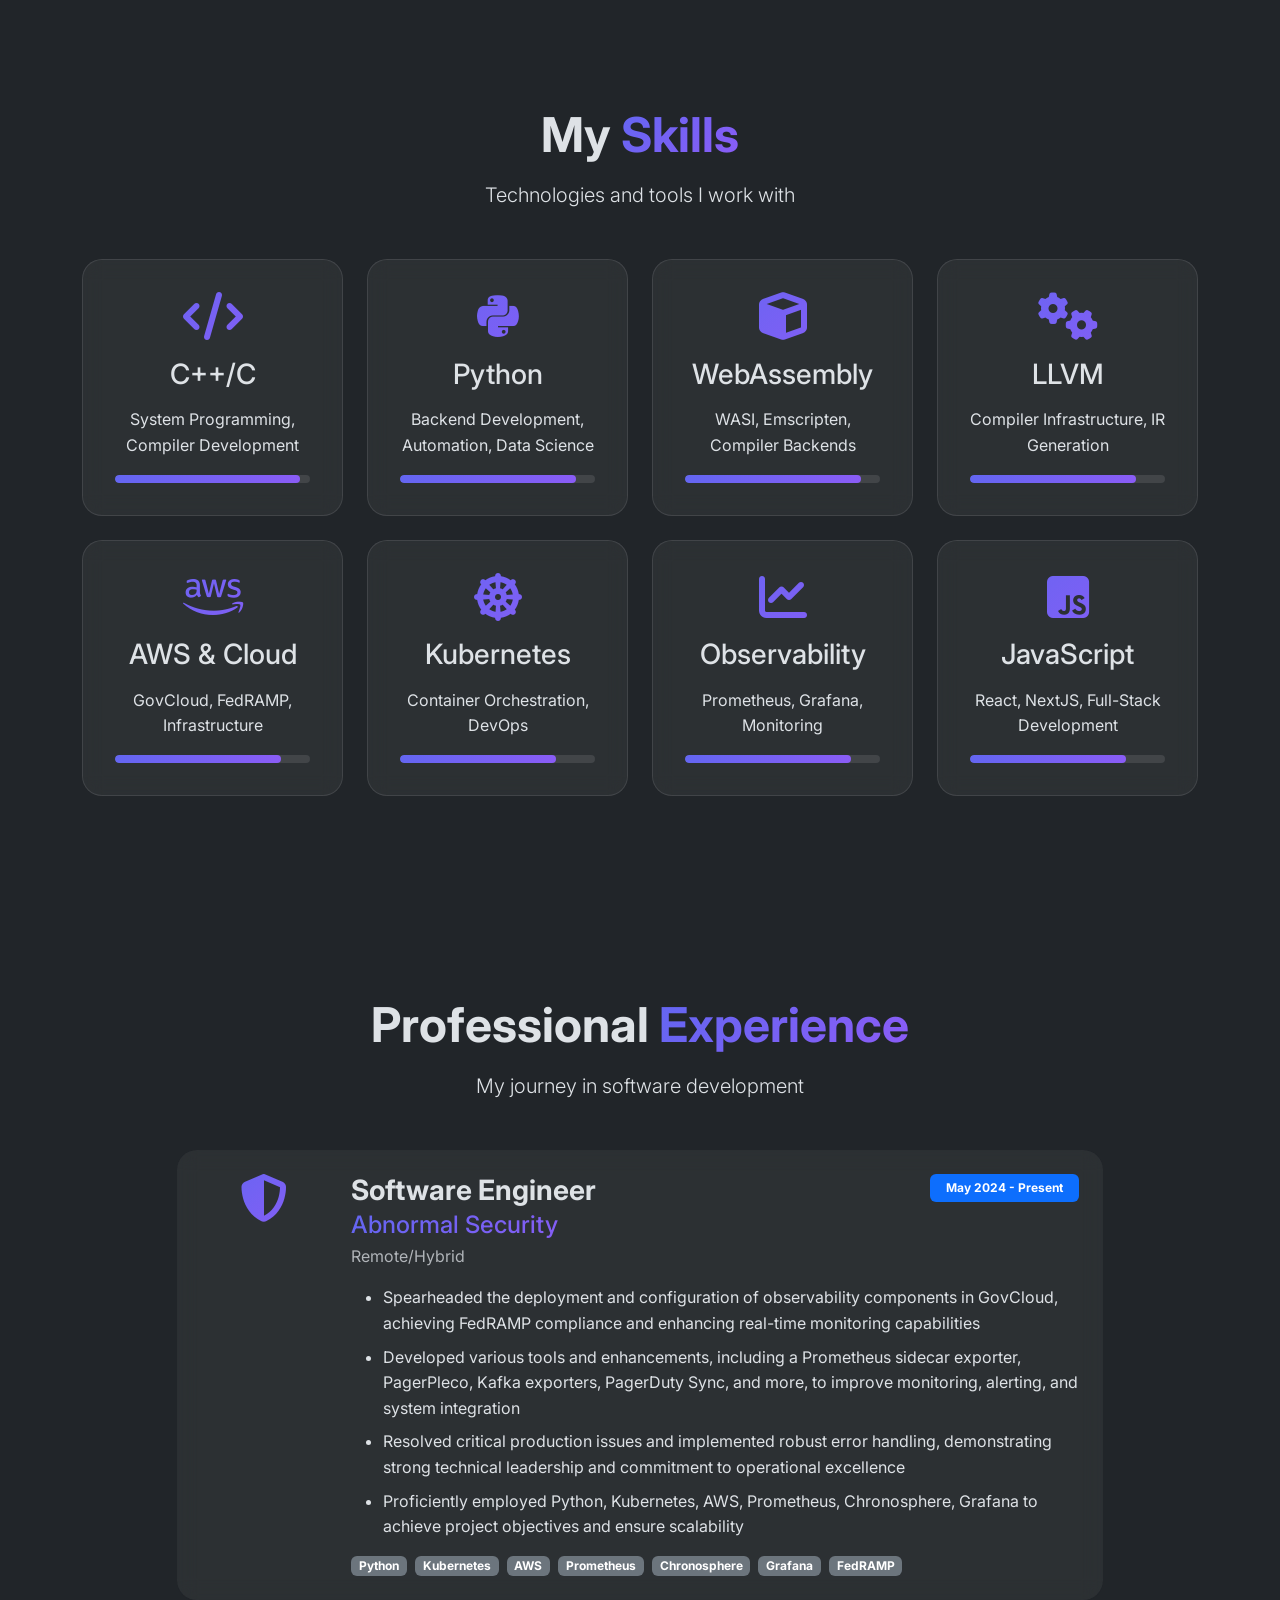
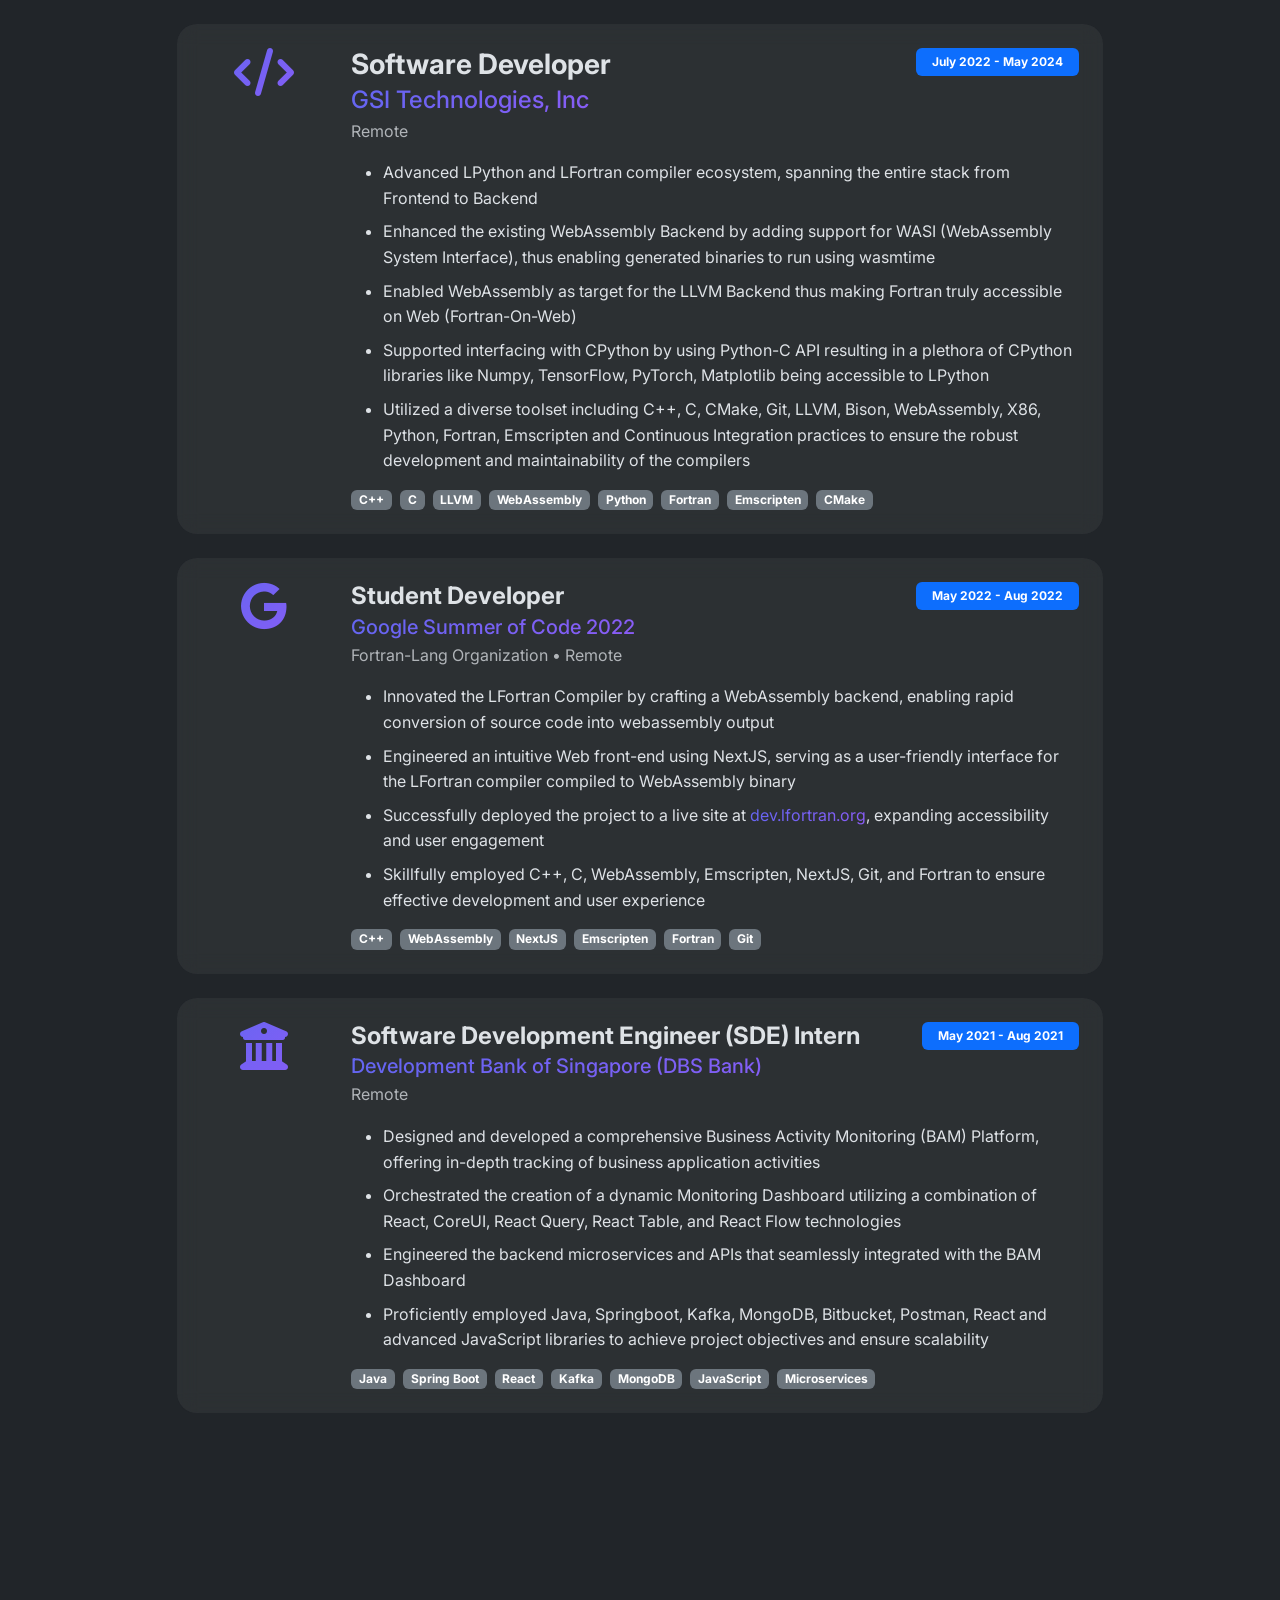
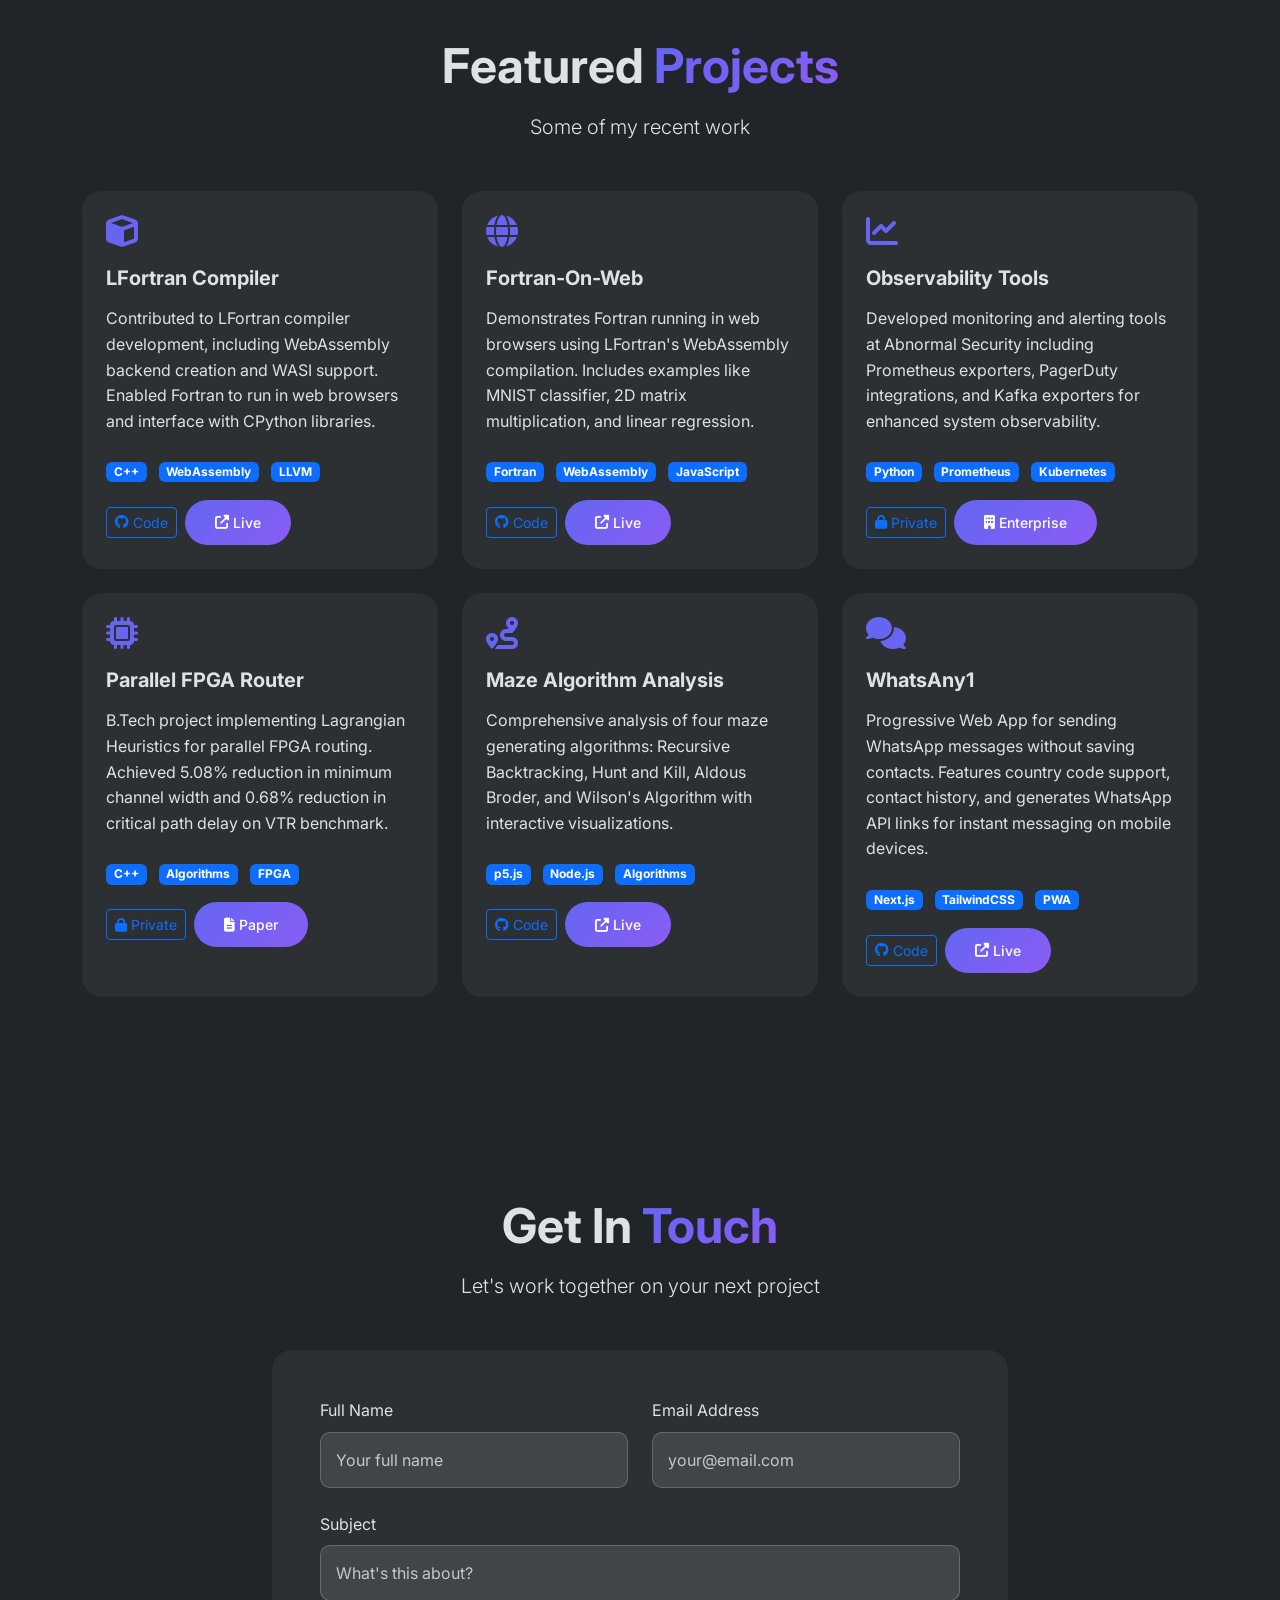
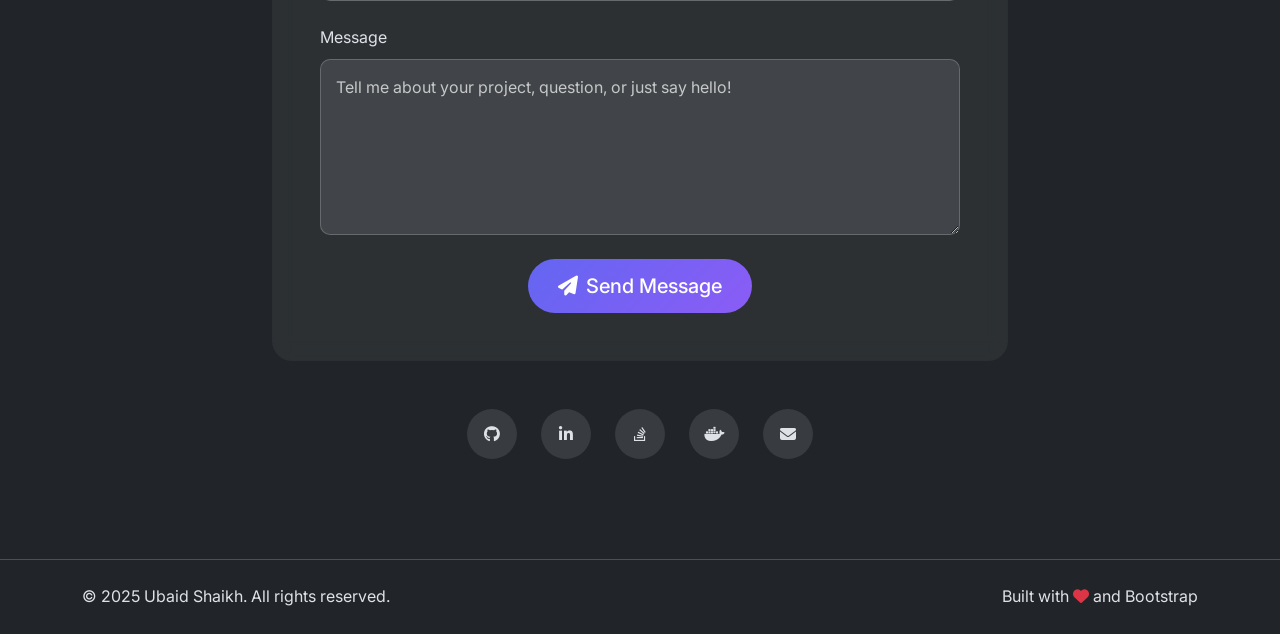
==== commit feb88a31: "Fixes for SEO" ====
--- a/index.html
+++ b/index.html
@@ -3,6 +3,7 @@
 <head>
     <meta charset="UTF-8">
     <meta name="viewport" content="width=device-width, initial-scale=1.0">
+    <meta name="description" content="Ubaid Shaikh - Software Engineer specializing in cloud infrastructure, observability, and systems programming. Expert in compiler development, WebAssembly, LLVM, Python, Kubernetes, and AWS.">
     <title>Ubaid Shaikh - Software Engineer</title>
 
     <!-- Favicon -->
@@ -33,7 +34,7 @@
                 <i class="fas fa-code me-2"></i>Ubaid Shaikh
             </a>
 
-            <button class="navbar-toggler border-0" type="button" data-bs-toggle="collapse" data-bs-target="#navbarNav">
+            <button class="navbar-toggler border-0" type="button" data-bs-toggle="collapse" data-bs-target="#navbarNav" aria-label="Toggle navigation menu">
                 <span class="navbar-toggler-icon"></span>
             </button>
 
@@ -62,7 +63,7 @@
                     </li>
                 </ul>
 
-                <button class="theme-toggle" onclick="toggleTheme()">
+                <button class="theme-toggle" onclick="toggleTheme()" aria-label="Toggle dark/light theme">
                     <i class="fas fa-moon" id="theme-icon"></i>
                 </button>
             </div>
@@ -86,7 +87,7 @@
                         <h1 class="display-4 fw-bold mb-4">
                             Hi, I'm <span class="gradient-text">Ubaid Shaikh</span>
                         </h1>
-                        <h2 class="h3 mb-4">
+                        <h2 class="h4 mb-4">
                             <span id="typing-text" class="typing-effect">Software Engineer</span>
                         </h2>
                         <p class="lead mb-5">
@@ -181,7 +182,7 @@
                         <div class="gradient-text mb-3">
                             <i class="fas fa-code fa-3x"></i>
                         </div>
-                        <h5 class="mb-3">C++/C</h5>
+                        <h3 class="mb-3">C++/C</h3>
                         <p class="mb-3">System Programming, Compiler Development</p>
                         <div class="skill-progress">
                             <div class="skill-progress-bar" data-width="95"></div>
@@ -194,7 +195,7 @@
                         <div class="gradient-text mb-3">
                             <i class="fab fa-python fa-3x"></i>
                         </div>
-                        <h5 class="mb-3">Python</h5>
+                        <h3 class="mb-3">Python</h3>
                         <p class="mb-3">Backend Development, Automation, Data Science</p>
                         <div class="skill-progress">
                             <div class="skill-progress-bar" data-width="90"></div>
@@ -207,7 +208,7 @@
                         <div class="gradient-text mb-3">
                             <i class="fas fa-cube fa-3x"></i>
                         </div>
-                        <h5 class="mb-3">WebAssembly</h5>
+                        <h3 class="mb-3">WebAssembly</h3>
                         <p class="mb-3">WASI, Emscripten, Compiler Backends</p>
                         <div class="skill-progress">
                             <div class="skill-progress-bar" data-width="90"></div>
@@ -220,7 +221,7 @@
                         <div class="gradient-text mb-3">
                             <i class="fas fa-cogs fa-3x"></i>
                         </div>
-                        <h5 class="mb-3">LLVM</h5>
+                        <h3 class="mb-3">LLVM</h3>
                         <p class="mb-3">Compiler Infrastructure, IR Generation</p>
                         <div class="skill-progress">
                             <div class="skill-progress-bar" data-width="85"></div>
@@ -233,7 +234,7 @@
                         <div class="gradient-text mb-3">
                             <i class="fab fa-aws fa-3x"></i>
                         </div>
-                        <h5 class="mb-3">AWS & Cloud</h5>
+                        <h3 class="mb-3">AWS & Cloud</h3>
                         <p class="mb-3">GovCloud, FedRAMP, Infrastructure</p>
                         <div class="skill-progress">
                             <div class="skill-progress-bar" data-width="85"></div>
@@ -246,7 +247,7 @@
                         <div class="gradient-text mb-3">
                             <i class="fas fa-dharmachakra fa-3x"></i>
                         </div>
-                        <h5 class="mb-3">Kubernetes</h5>
+                        <h3 class="mb-3">Kubernetes</h3>
                         <p class="mb-3">Container Orchestration, DevOps</p>
                         <div class="skill-progress">
                             <div class="skill-progress-bar" data-width="80"></div>
@@ -259,7 +260,7 @@
                         <div class="gradient-text mb-3">
                             <i class="fas fa-chart-line fa-3x"></i>
                         </div>
-                        <h5 class="mb-3">Observability</h5>
+                        <h3 class="mb-3">Observability</h3>
                         <p class="mb-3">Prometheus, Grafana, Monitoring</p>
                         <div class="skill-progress">
                             <div class="skill-progress-bar" data-width="85"></div>
@@ -272,7 +273,7 @@
                         <div class="gradient-text mb-3">
                             <i class="fab fa-js-square fa-3x"></i>
                         </div>
-                        <h5 class="mb-3">JavaScript</h5>
+                        <h3 class="mb-3">JavaScript</h3>
                         <p class="mb-3">React, NextJS, Full-Stack Development</p>
                         <div class="skill-progress">
                             <div class="skill-progress-bar" data-width="80"></div>
@@ -309,8 +310,8 @@
                                 <div class="col-md-10">
                                     <div class="d-flex flex-column flex-md-row justify-content-between align-items-start mb-3">
                                         <div>
-                                            <h4 class="fw-bold mb-1">Software Engineer</h4>
-                                            <h5 class="gradient-text mb-1">Abnormal Security</h5>
+                                            <h3 class="fw-bold mb-1">Software Engineer</h3>
+                                            <h4 class="gradient-text mb-1">Abnormal Security</h4>
                                             <p class="text-muted mb-0">Remote/Hybrid</p>
                                         </div>
                                         <span class="badge bg-primary px-3 py-2">May 2024 - Present</span>
@@ -347,8 +348,8 @@
                                 <div class="col-md-10">
                                     <div class="d-flex flex-column flex-md-row justify-content-between align-items-start mb-3">
                                         <div>
-                                            <h4 class="fw-bold mb-1">Software Developer</h4>
-                                            <h5 class="gradient-text mb-1">GSI Technologies, Inc</h5>
+                                            <h3 class="fw-bold mb-1">Software Developer</h3>
+                                            <h4 class="gradient-text mb-1">GSI Technologies, Inc</h4>
                                             <p class="text-muted mb-0">Remote</p>
                                         </div>
                                         <span class="badge bg-primary px-3 py-2">July 2022 - May 2024</span>
@@ -722,9 +723,6 @@
                             <a href="https://hub.docker.com/u/ubaids" target="_blank" title="Docker Hub">
                                 <i class="fab fa-docker"></i>
                             </a>
-                            <a href="https://twitter.com" target="_blank" title="Twitter">
-                                <i class="fab fa-twitter"></i>
-                            </a>
                             <a href="mailto:shaikhubaid769@gmail.com" title="Email">
                                 <i class="fas fa-envelope"></i>
                             </a>
--- a/style.css
+++ b/style.css
@@ -24,6 +24,7 @@
     min-height: 100vh;
     background: linear-gradient(135deg, rgba(99, 102, 241, 0.1), rgba(139, 92, 246, 0.1));
     position: relative;
+    padding-top: 80px; /* Add padding to account for fixed navbar */
 }
 
 .hero-particles {
@@ -308,6 +309,10 @@
 }
 
 @media (max-width: 768px) {
+    .hero-section {
+        padding-top: 100px; /* Increase padding on mobile for better spacing */
+    }
+
     .hero-section h1 {
         font-size: 2.5rem;
     }
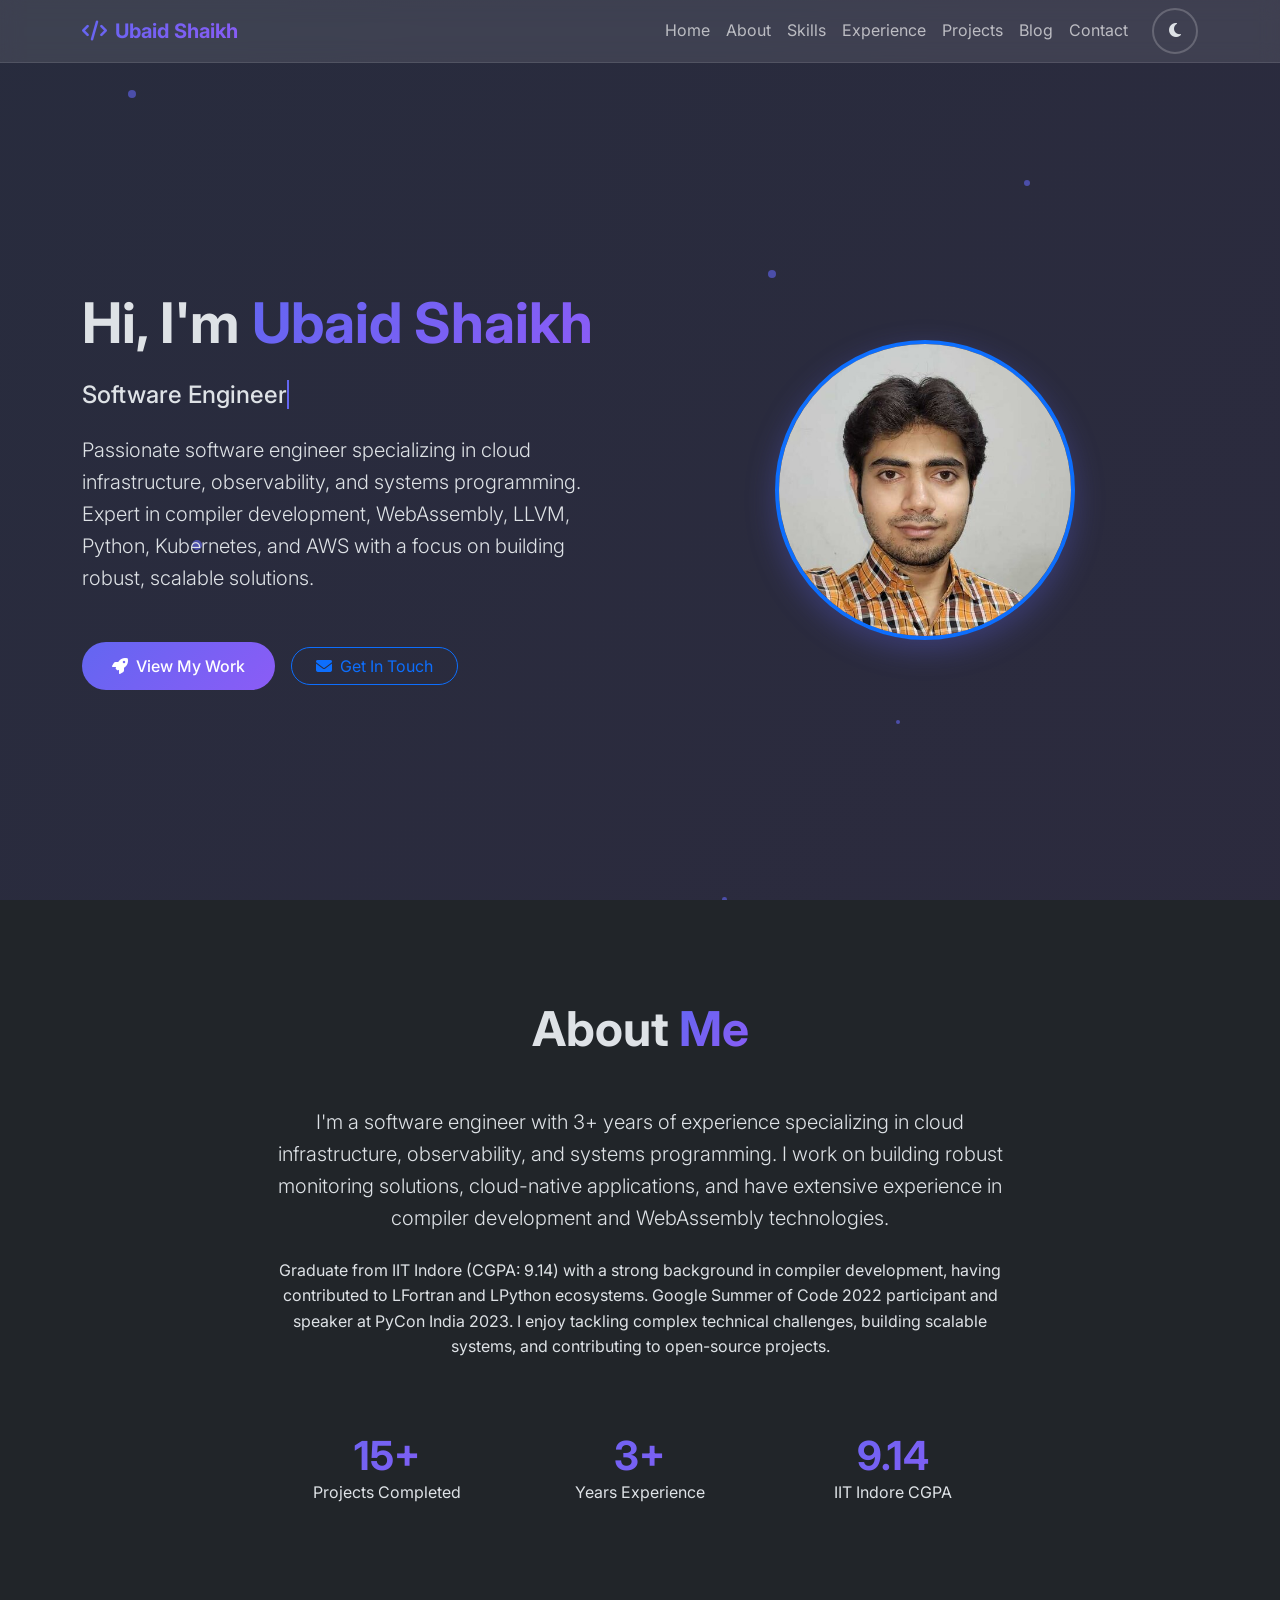
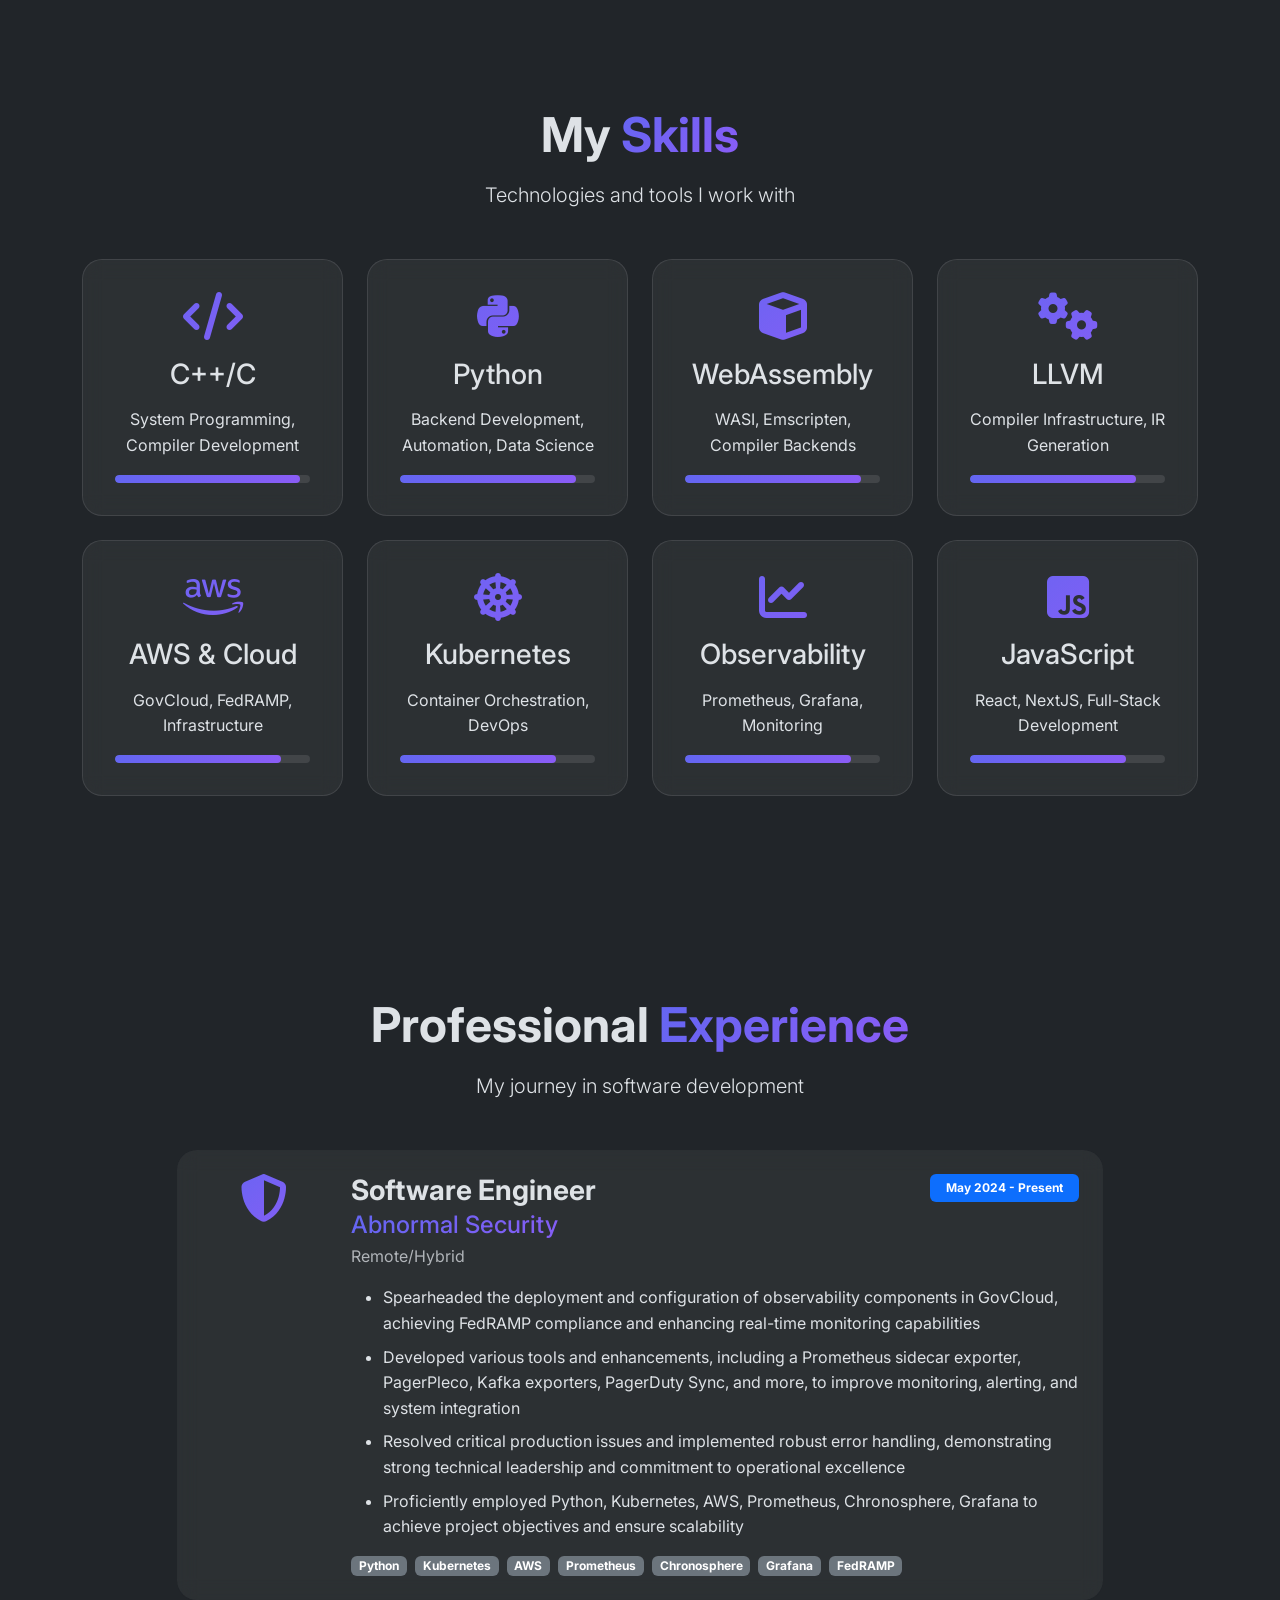
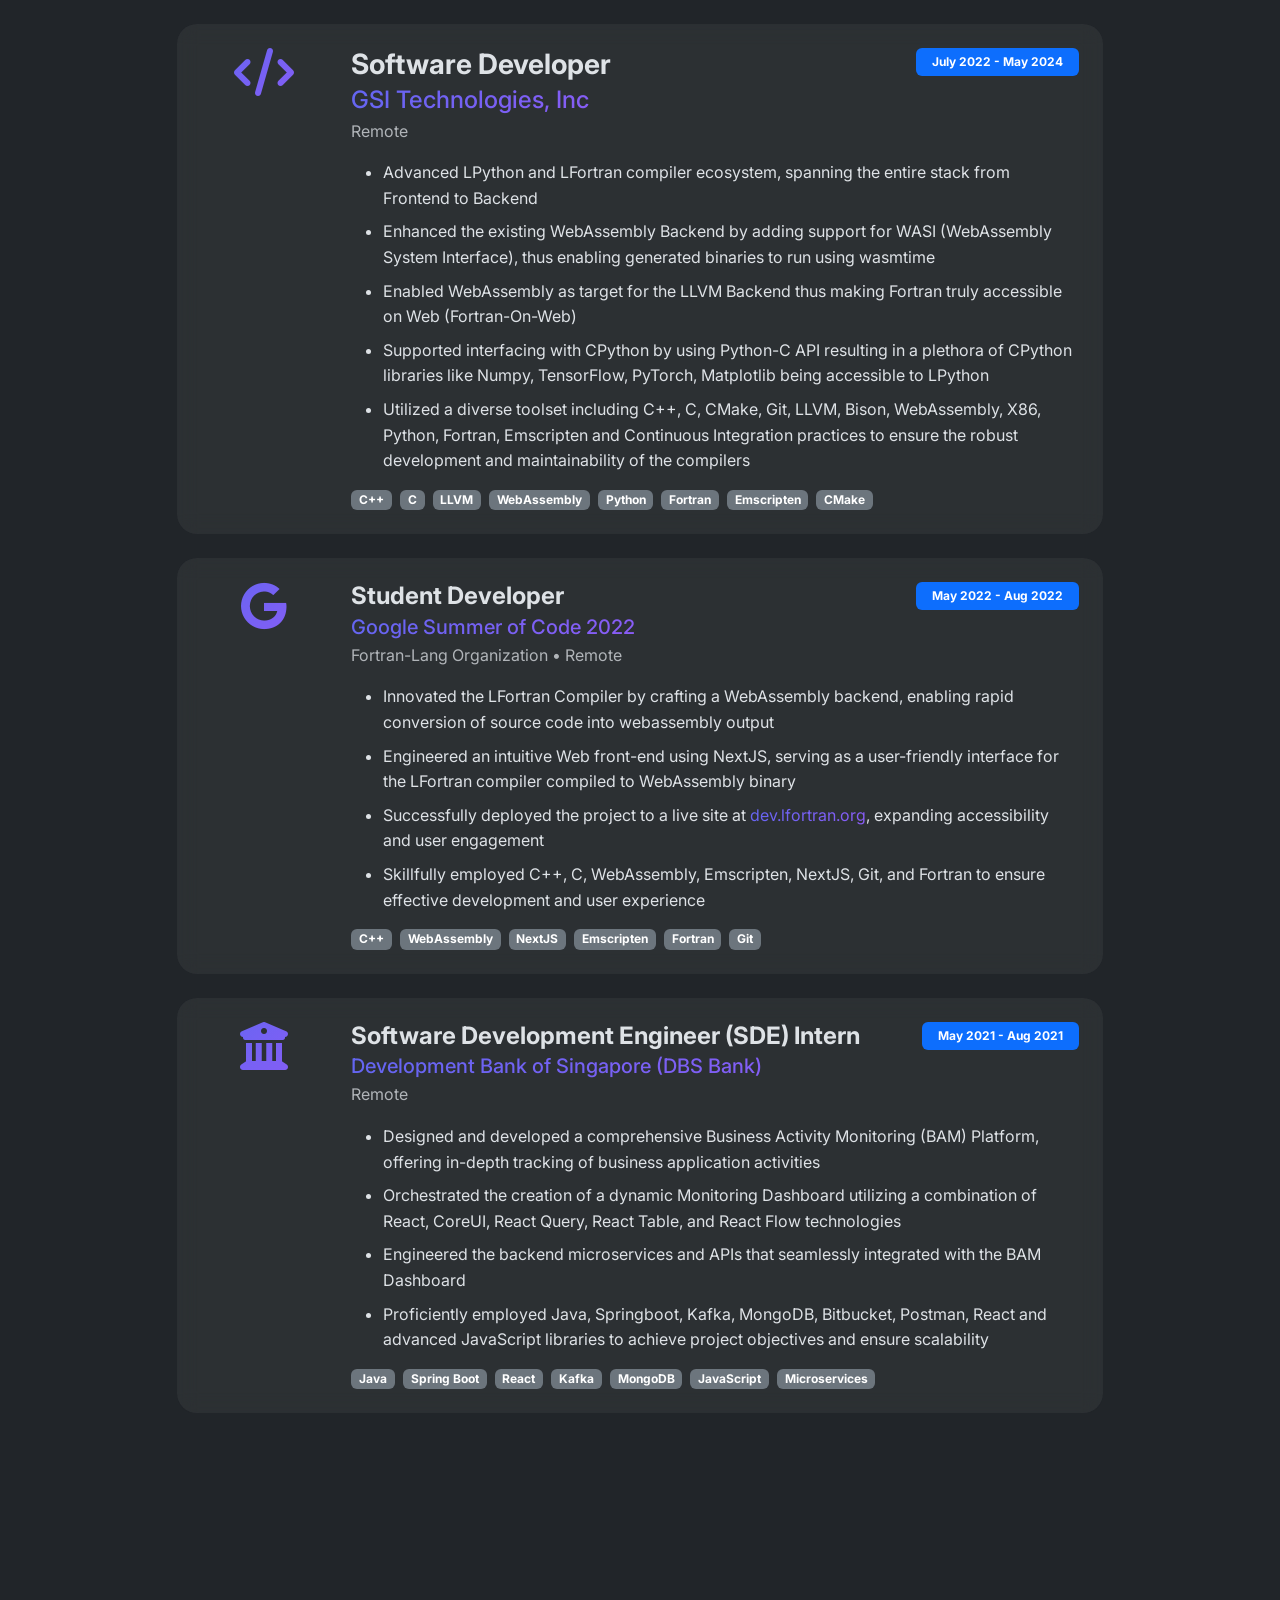
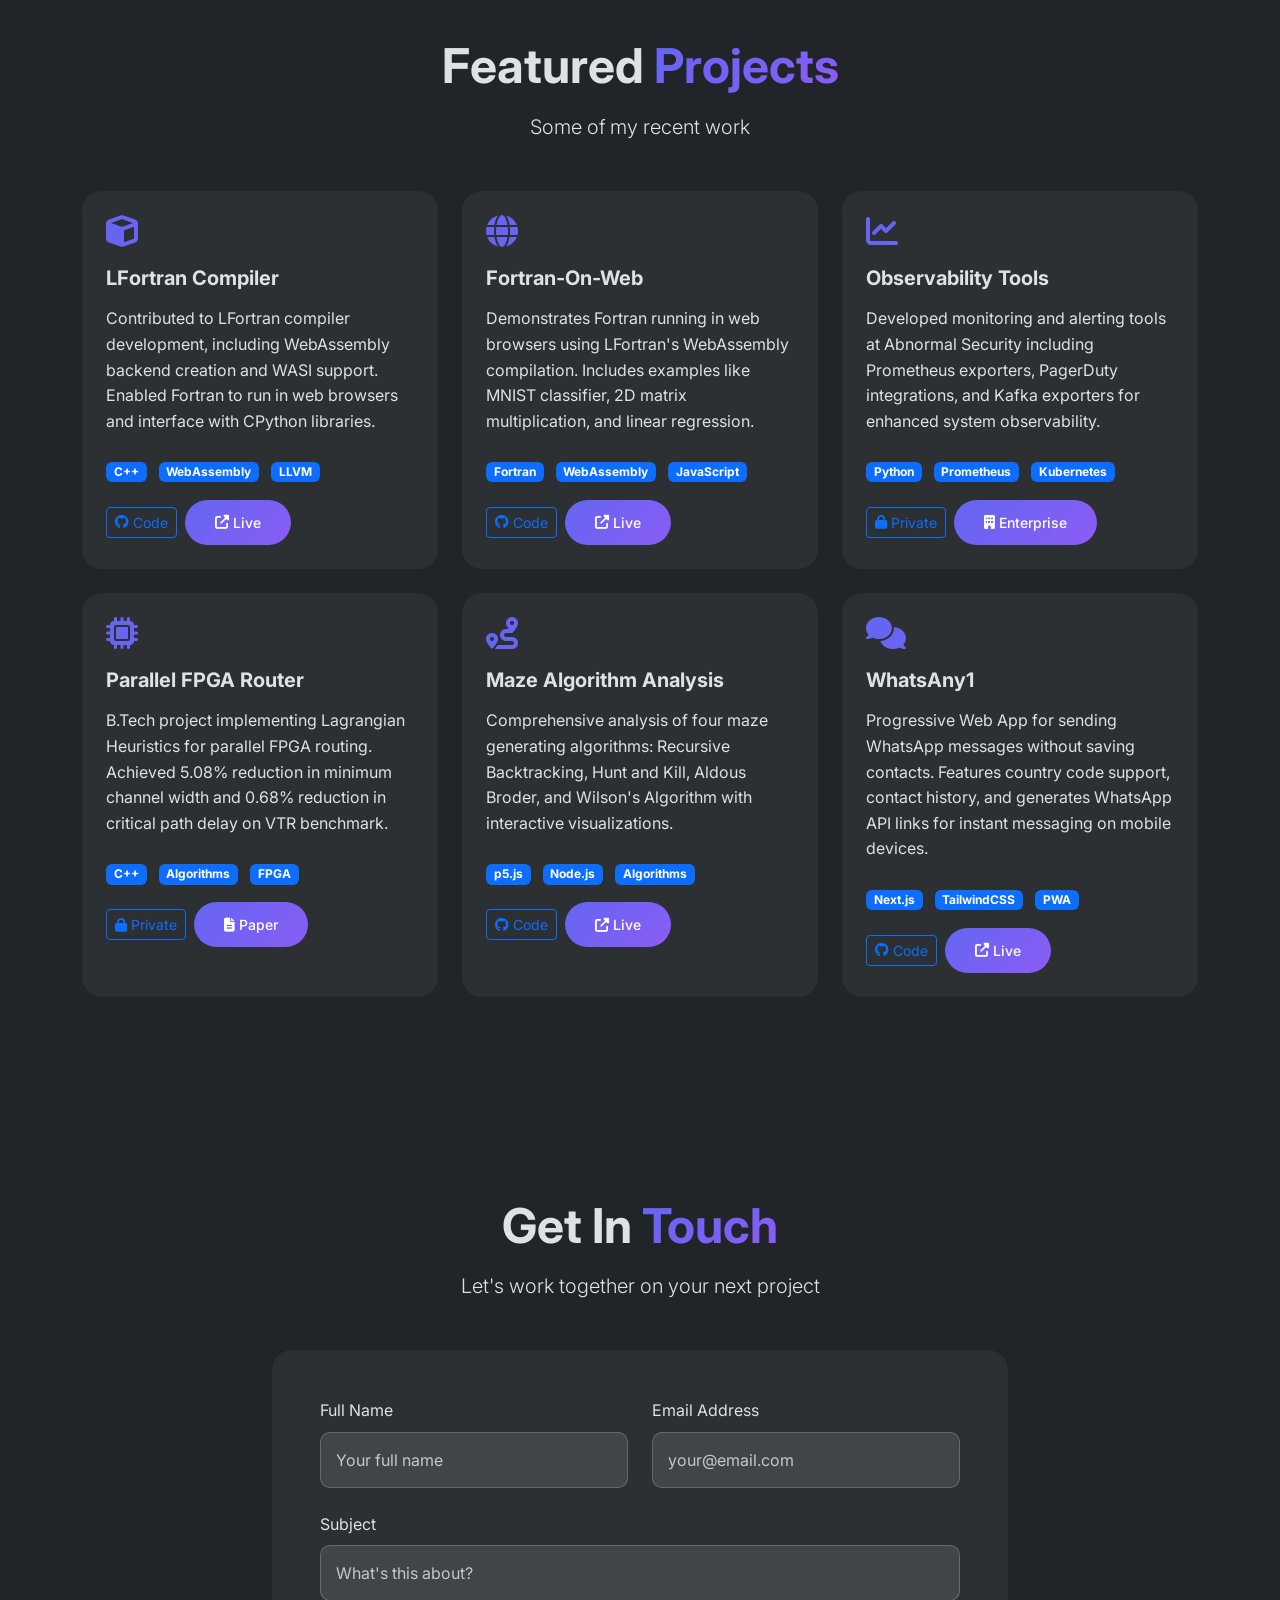
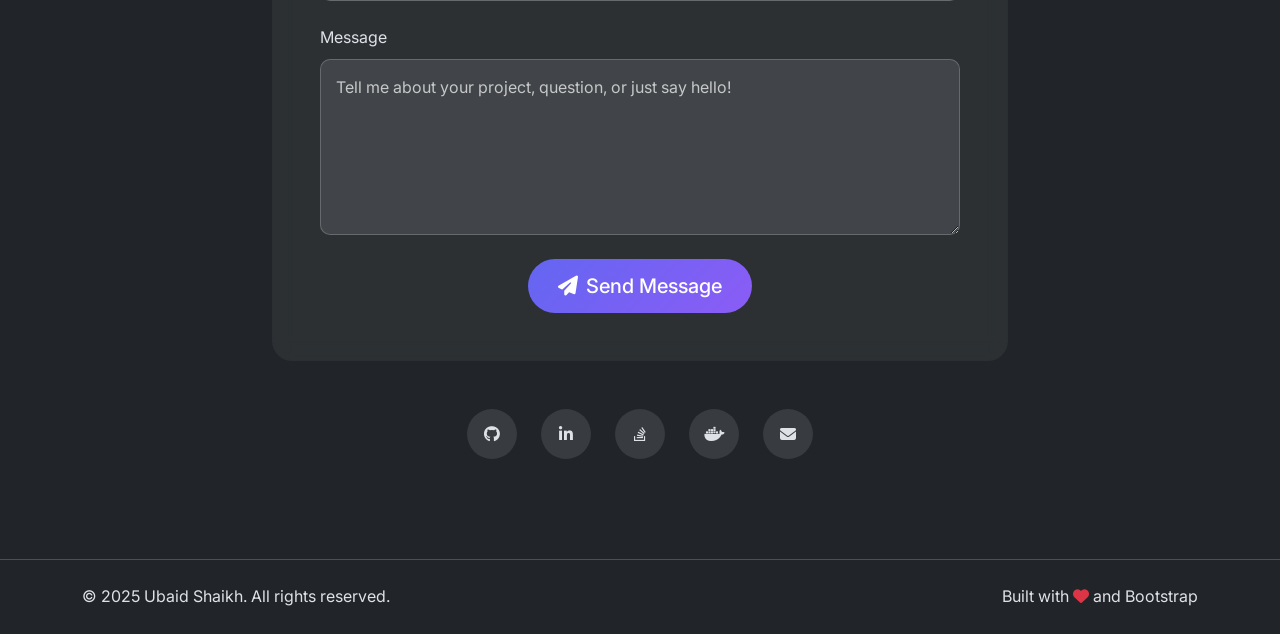
==== commit c9a46bdc: "Improve SEO" ====
--- a/index.html
+++ b/index.html
@@ -6,6 +6,13 @@
     <meta name="description" content="Ubaid Shaikh - Software Engineer specializing in cloud infrastructure, observability, and systems programming. Expert in compiler development, WebAssembly, LLVM, Python, Kubernetes, and AWS.">
     <title>Ubaid Shaikh - Software Engineer</title>
 
+    <!-- Preload critical resources -->
+    <link rel="preload" href="https://fonts.googleapis.com/css2?family=Inter:wght@300;400;500;600;700&display=swap" as="style" onload="this.onload=null;this.rel='stylesheet'">
+    <noscript><link rel="stylesheet" href="https://fonts.googleapis.com/css2?family=Inter:wght@300;400;500;600;700&display=swap"></noscript>
+    <link rel="preload" href="https://cdn.jsdelivr.net/npm/bootstrap@5.3.2/dist/css/bootstrap.min.css" as="style" onload="this.onload=null;this.rel='stylesheet'">
+    <noscript><link rel="stylesheet" href="https://cdn.jsdelivr.net/npm/bootstrap@5.3.2/dist/css/bootstrap.min.css"></noscript>
+    <link rel="preload" href="style.css" as="style">
+
     <!-- Favicon -->
     <link rel="apple-touch-icon" sizes="180x180" href="img/favicon_io/apple-touch-icon.png">
     <link rel="icon" type="image/png" sizes="32x32" href="img/favicon_io/favicon-32x32.png">
@@ -13,14 +20,63 @@
     <link rel="manifest" href="site.webmanifest">
     <link rel="icon" type="image/x-icon" href="img/favicon_io/favicon.ico">
 
-    <!-- Bootstrap 5 CSS -->
-    <link href="https://cdn.jsdelivr.net/npm/bootstrap@5.3.2/dist/css/bootstrap.min.css" rel="stylesheet">
-
-    <!-- Font Awesome Icons -->
-    <link rel="stylesheet" href="https://cdnjs.cloudflare.com/ajax/libs/font-awesome/6.5.1/css/all.min.css">
-
-    <!-- Google Fonts -->
-    <link href="https://fonts.googleapis.com/css2?family=Inter:wght@300;400;500;600;700&display=swap" rel="stylesheet">
+    <!-- Font Awesome Icons - Load asynchronously -->
+    <link rel="preload" href="https://cdnjs.cloudflare.com/ajax/libs/font-awesome/6.5.1/css/all.min.css" as="style" onload="this.onload=null;this.rel='stylesheet'">
+    <noscript><link rel="stylesheet" href="https://cdnjs.cloudflare.com/ajax/libs/font-awesome/6.5.1/css/all.min.css"></noscript>
+
+    <!-- Critical CSS -->
+    <style>
+        /* Critical CSS for faster rendering */
+        :root {
+            --primary-color: #6366f1;
+            --secondary-color: #8b5cf6;
+            --text-gradient: linear-gradient(135deg, var(--primary-color), var(--secondary-color));
+        }
+        body {
+            font-family: -apple-system, BlinkMacSystemFont, 'Segoe UI', 'Roboto', 'Helvetica', 'Arial', sans-serif;
+            line-height: 1.6;
+            overflow-x: hidden;
+            margin: 0;
+        }
+        body.fonts-loaded {
+            font-family: 'Inter', -apple-system, BlinkMacSystemFont, 'Segoe UI', 'Roboto', 'Helvetica', 'Arial', sans-serif;
+        }
+        .gradient-text {
+            background: var(--text-gradient);
+            -webkit-background-clip: text;
+            -webkit-text-fill-color: transparent;
+            background-clip: text;
+        }
+        .hero-section {
+            min-height: 100vh;
+            background: linear-gradient(135deg, rgba(99, 102, 241, 0.1), rgba(139, 92, 246, 0.1));
+            position: relative;
+            padding-top: 80px;
+            display: flex;
+            align-items: center;
+        }
+        .navbar {
+            position: fixed;
+            top: 0;
+            width: 100%;
+            z-index: 1000;
+        }
+    </style>
+
+    <!-- Font loading optimization -->
+    <script>
+        // Font loading optimization
+        if ('fonts' in document) {
+            document.fonts.ready.then(function() {
+                document.body.classList.add('fonts-loaded');
+            });
+        } else {
+            // Fallback for browsers without font loading API
+            setTimeout(function() {
+                document.body.classList.add('fonts-loaded');
+            }, 300);
+        }
+    </script>
 
     <!-- Custom CSS -->
     <link rel="stylesheet" href="style.css">
@@ -109,6 +165,8 @@
                     <div class="animate-on-scroll" style="animation-delay: 0.3s;">
                         <div class="position-relative d-inline-block">
                             <img src="img/me.jpg" alt="Ubaid Shaikh"
+                                 loading="lazy"
+                                 width="300" height="300"
                                  class="rounded-circle border border-4 border-primary"
                                  style="width: 300px; height: 300px; object-fit: cover; box-shadow: 0 10px 30px rgba(99, 102, 241, 0.3);">
                         </div>
@@ -747,10 +805,10 @@
         </div>
     </footer>
 
-    <!-- Bootstrap JS -->
-    <script src="https://cdn.jsdelivr.net/npm/bootstrap@5.3.2/dist/js/bootstrap.bundle.min.js"></script>
-
-    <!-- Custom JavaScript -->
-    <script src="index.js"></script>
+    <!-- Bootstrap JS - defer loading -->
+    <script src="https://cdn.jsdelivr.net/npm/bootstrap@5.3.2/dist/js/bootstrap.bundle.min.js" defer></script>
+
+    <!-- Custom JavaScript - defer loading -->
+    <script src="index.js" defer></script>
 </body>
 </html>
--- a/style.css
+++ b/style.css
@@ -8,7 +8,6 @@
 }
 
 body {
-    font-family: 'Inter', sans-serif;
     line-height: 1.6;
     overflow-x: hidden;
 }
--- a/style.css
+++ b/style.css
@@ -8,7 +8,6 @@
 }
 
 body {
-    font-family: 'Inter', sans-serif;
     line-height: 1.6;
     overflow-x: hidden;
 }
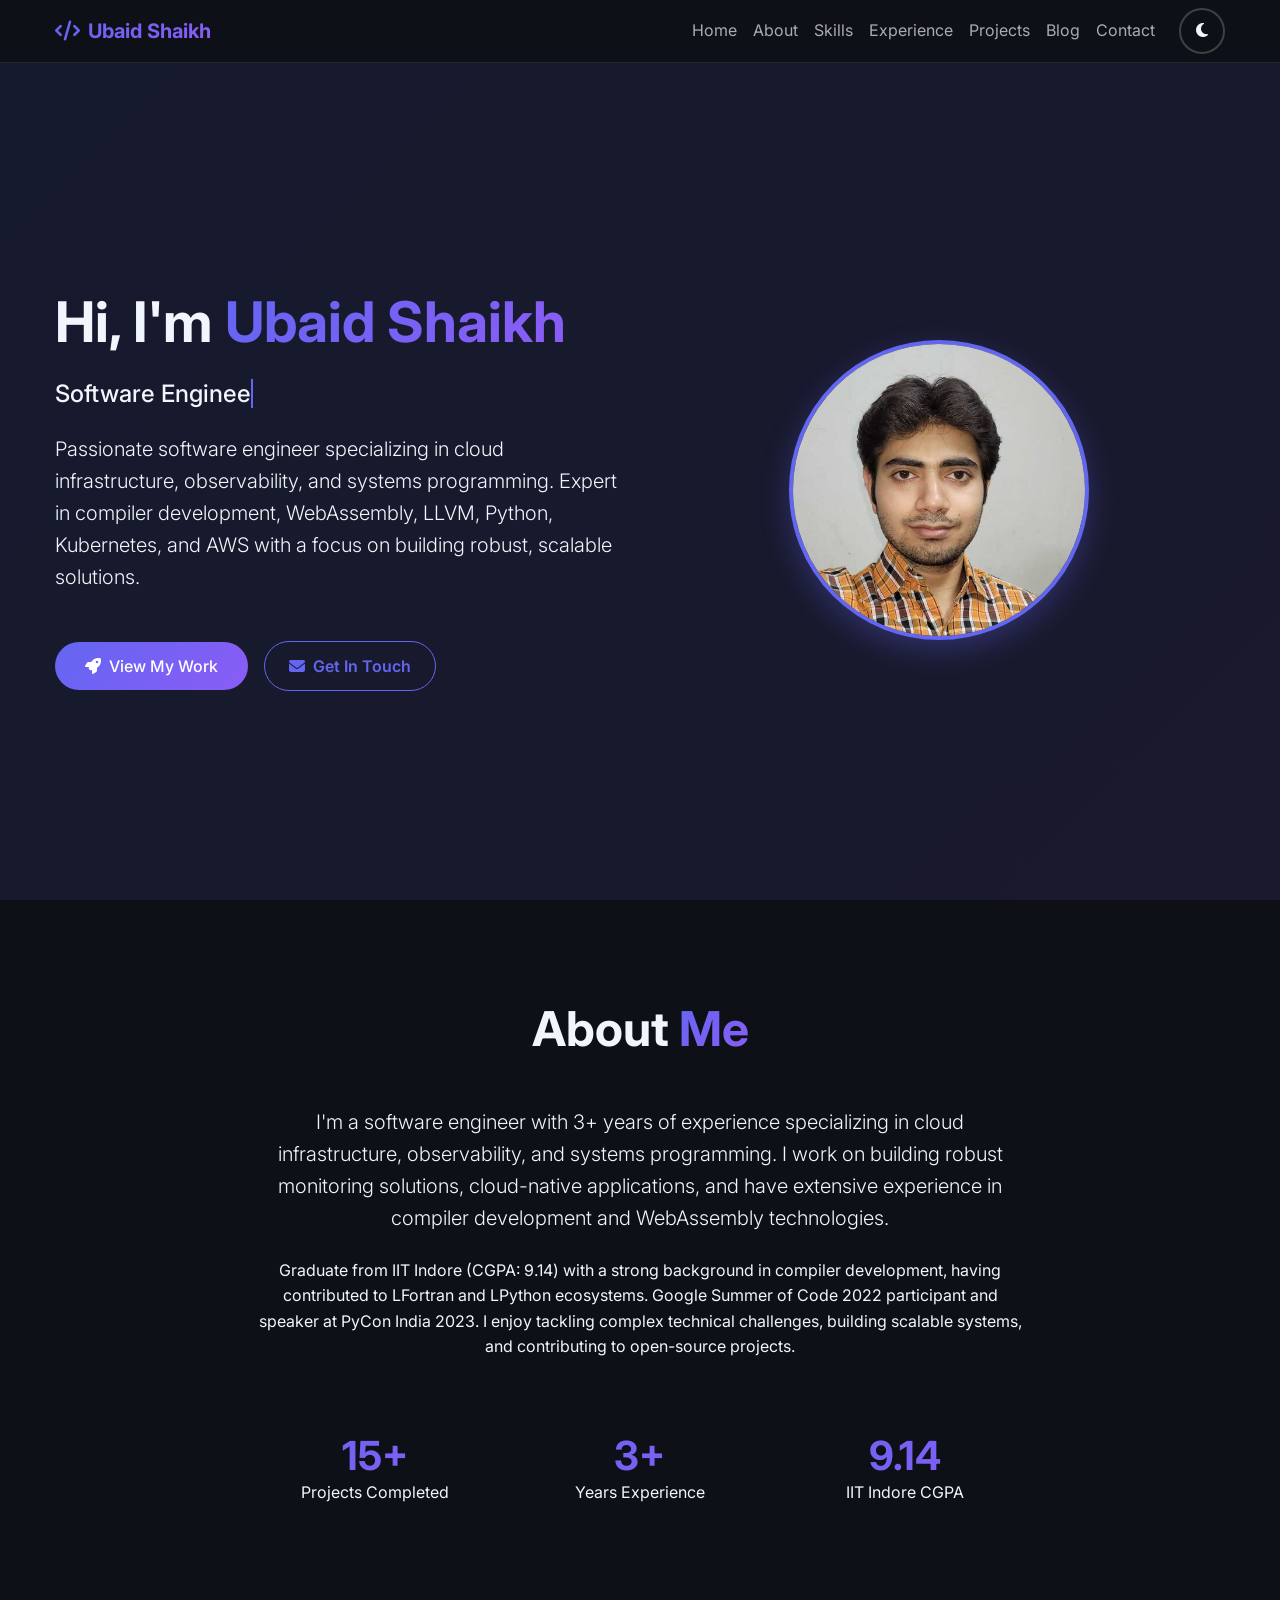
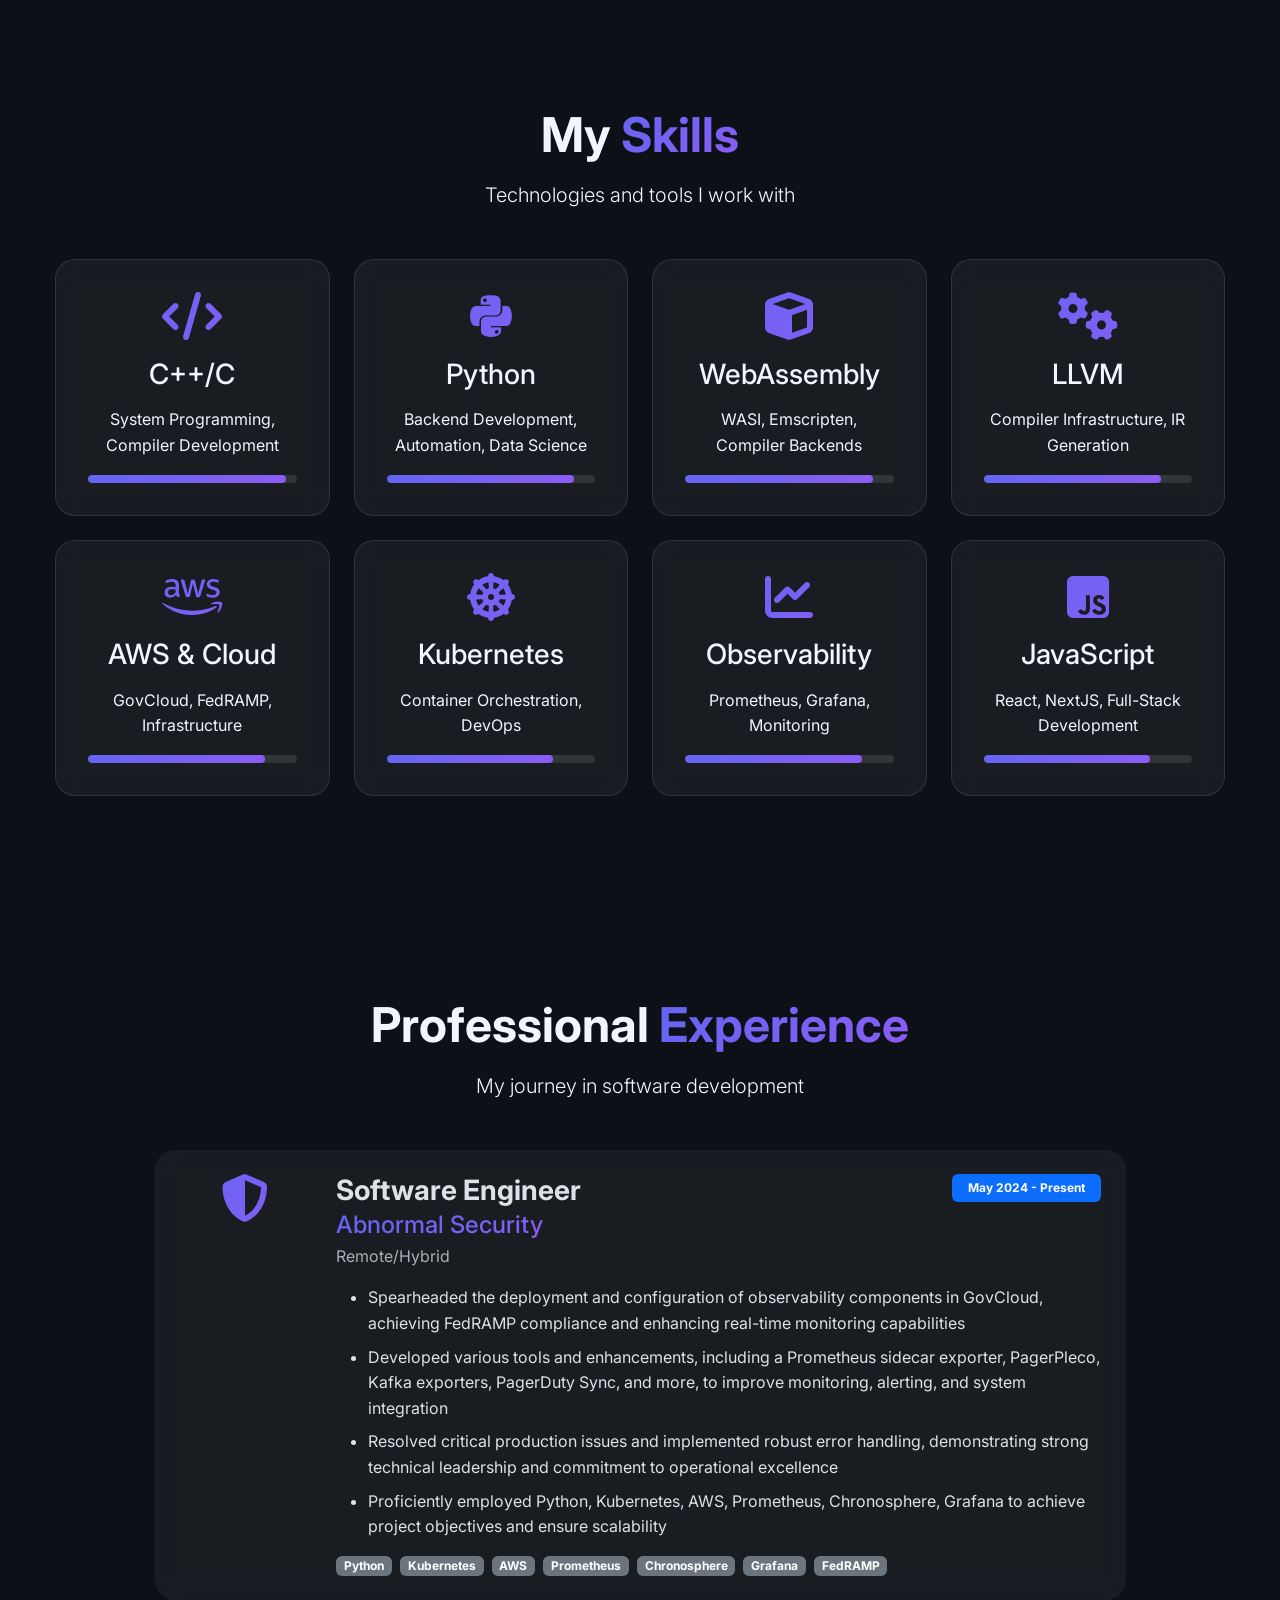
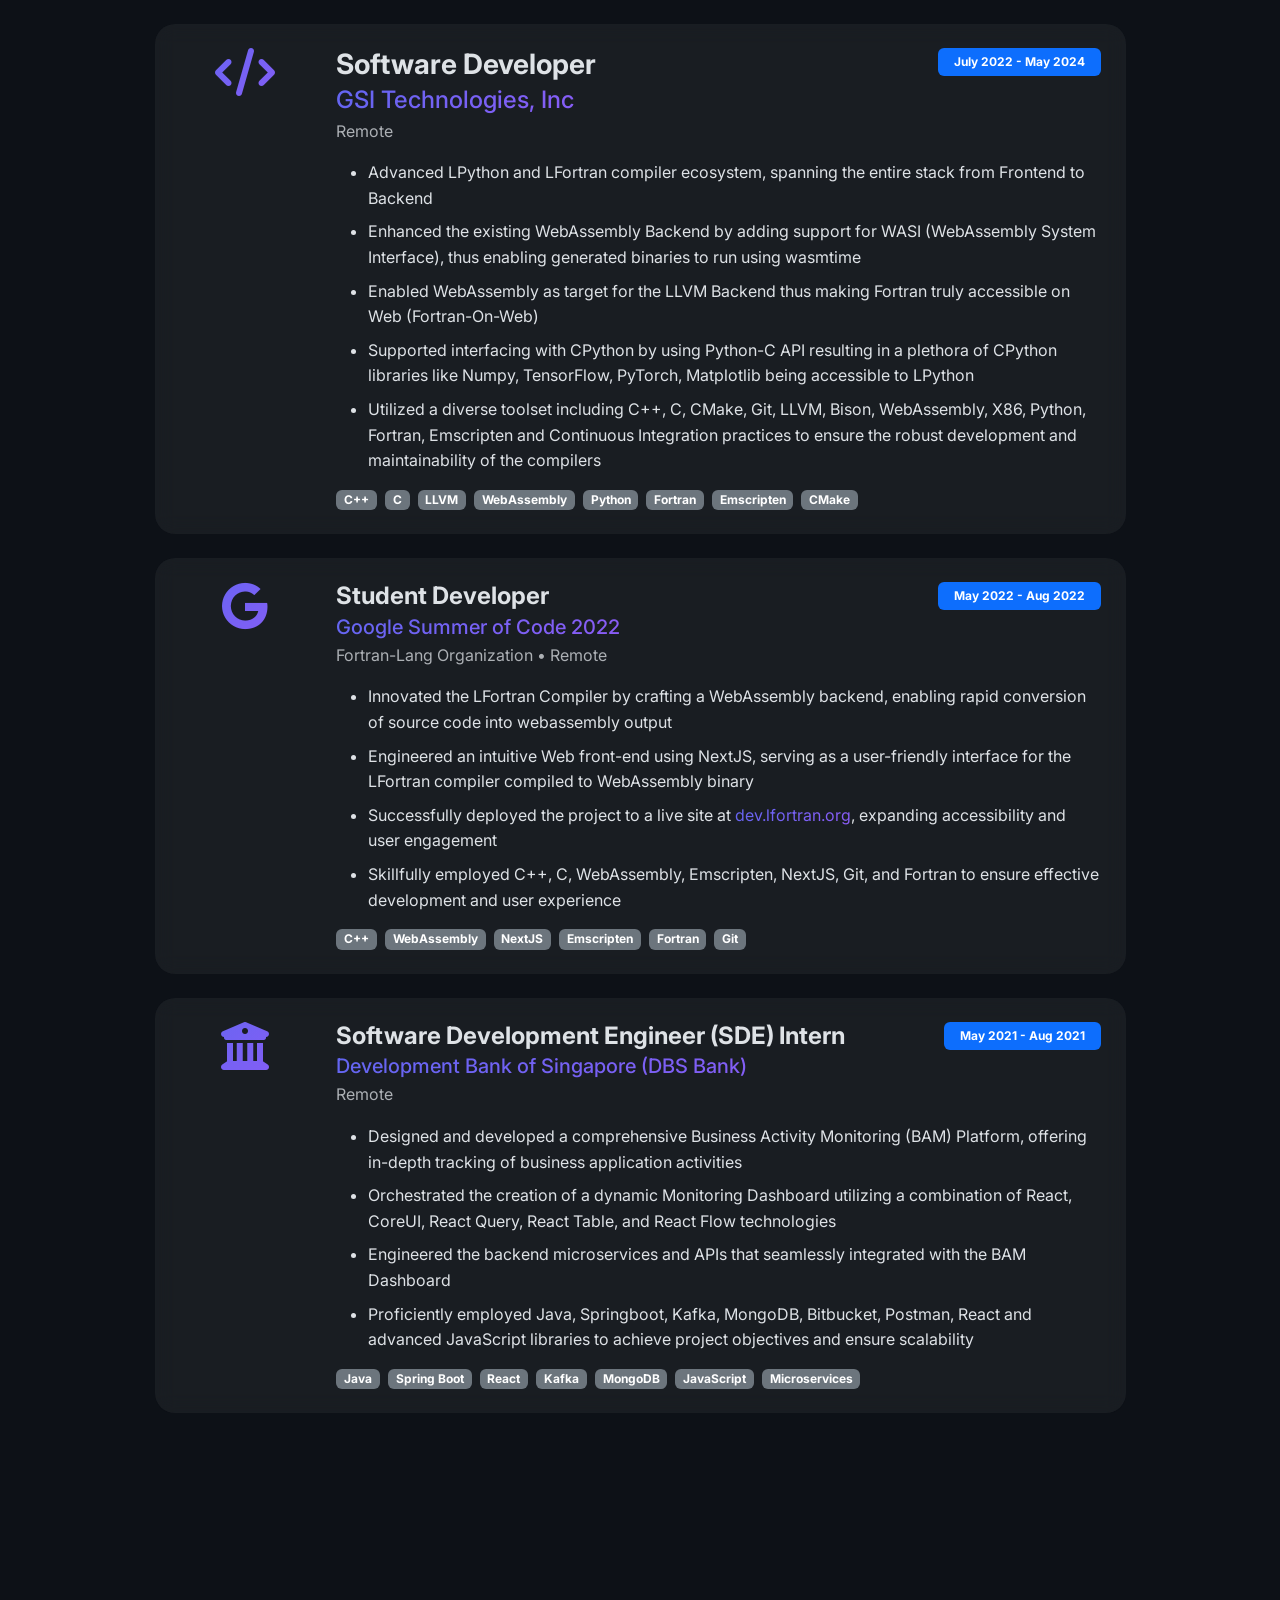
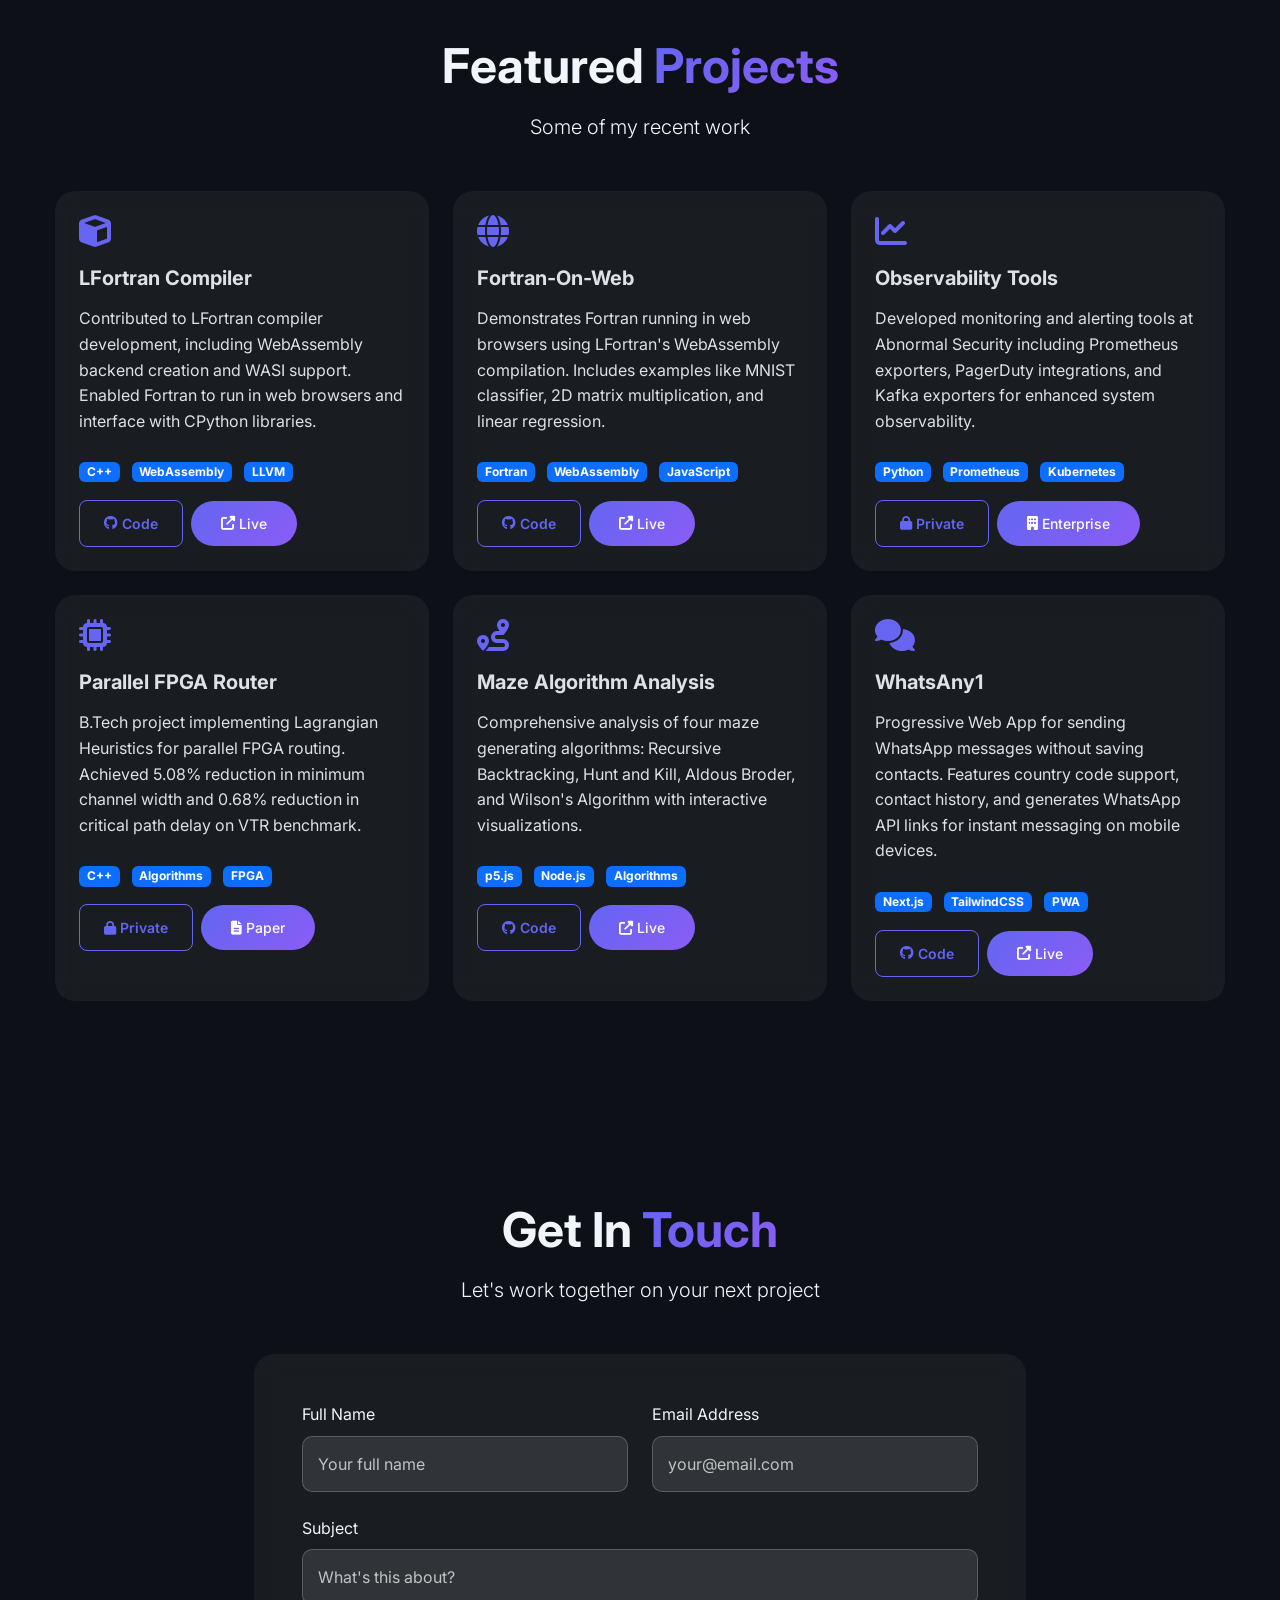
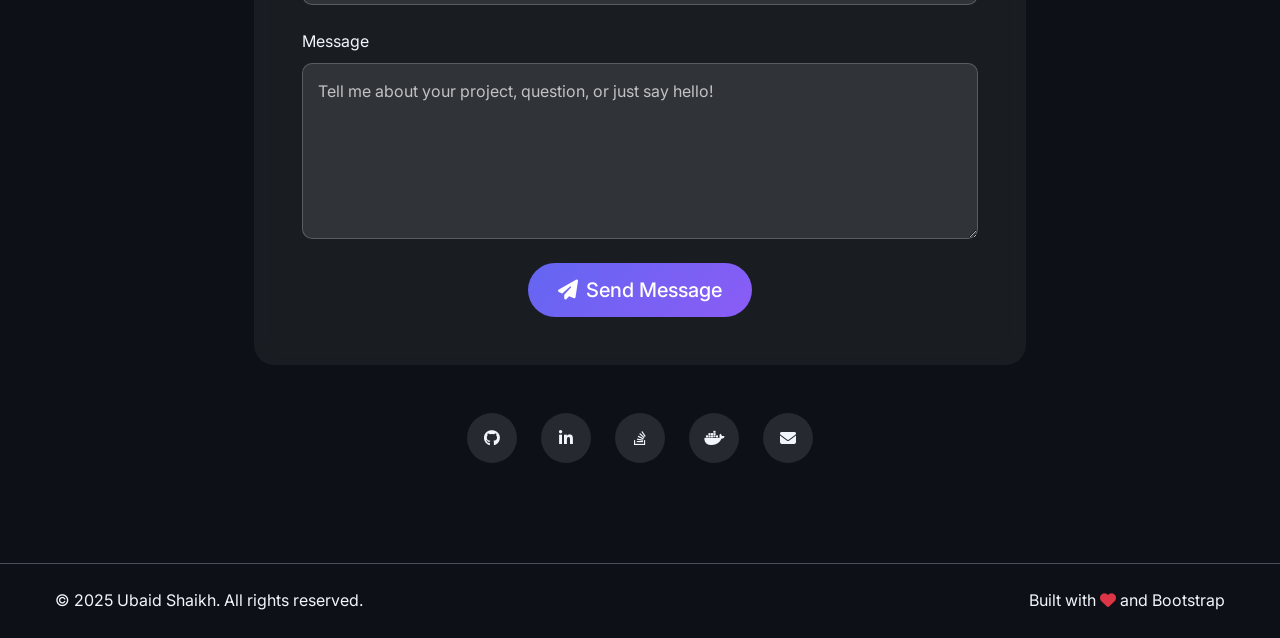
==== commit 5162ba46: "Improve performance" ====
--- a/index.html
+++ b/index.html
@@ -6,13 +6,16 @@
     <meta name="description" content="Ubaid Shaikh - Software Engineer specializing in cloud infrastructure, observability, and systems programming. Expert in compiler development, WebAssembly, LLVM, Python, Kubernetes, and AWS.">
     <title>Ubaid Shaikh - Software Engineer</title>
 
-    <!-- Preload critical resources -->
-    <link rel="preload" href="https://fonts.googleapis.com/css2?family=Inter:wght@300;400;500;600;700&display=swap" as="style" onload="this.onload=null;this.rel='stylesheet'">
-    <noscript><link rel="stylesheet" href="https://fonts.googleapis.com/css2?family=Inter:wght@300;400;500;600;700&display=swap"></noscript>
-    <link rel="preload" href="https://cdn.jsdelivr.net/npm/bootstrap@5.3.2/dist/css/bootstrap.min.css" as="style" onload="this.onload=null;this.rel='stylesheet'">
-    <noscript><link rel="stylesheet" href="https://cdn.jsdelivr.net/npm/bootstrap@5.3.2/dist/css/bootstrap.min.css"></noscript>
+    <!-- DNS prefetch for external domains -->
+    <link rel="dns-prefetch" href="//fonts.googleapis.com">
+    <link rel="dns-prefetch" href="//fonts.gstatic.com">
+    <link rel="dns-prefetch" href="//cdn.jsdelivr.net">
+    <link rel="dns-prefetch" href="//cdnjs.cloudflare.com">
+
+    <!-- Preload only the most critical resources -->
+    <link rel="preload" href="img/me.jpg" as="image" fetchpriority="high">
     <link rel="preload" href="style.css" as="style">
-
+    
     <!-- Favicon -->
     <link rel="apple-touch-icon" sizes="180x180" href="img/favicon_io/apple-touch-icon.png">
     <link rel="icon" type="image/png" sizes="32x32" href="img/favicon_io/favicon-32x32.png">
@@ -20,66 +23,86 @@
     <link rel="manifest" href="site.webmanifest">
     <link rel="icon" type="image/x-icon" href="img/favicon_io/favicon.ico">
 
-    <!-- Font Awesome Icons - Load asynchronously -->
+    <!-- Bootstrap CSS - load synchronously for critical styles -->
+    <link rel="stylesheet" href="https://cdn.jsdelivr.net/npm/bootstrap@5.3.2/dist/css/bootstrap.min.css">
+
+    <!-- Font Awesome Icons - Load only essential subset inline -->
+    <style>
+        /* Inline essential Font Awesome icons */
+        .fas, .fab { font-family: "Font Awesome 6 Free", "Font Awesome 6 Brands"; font-weight: 900; }
+        .fas::before { font-family: "Font Awesome 6 Free"; font-weight: 900; }
+        .fab::before { font-family: "Font Awesome 6 Brands"; font-weight: 400; }
+        .fa-code::before { content: "\f121"; }
+        .fa-rocket::before { content: "\f135"; }
+        .fa-envelope::before { content: "\f0e0"; }
+        .fa-moon::before { content: "\f186"; }
+        .fa-shield-alt::before { content: "\f3ed"; }
+        .fa-cogs::before { content: "\f085"; }
+        .fa-cube::before { content: "\f1b2"; }
+        .fa-chart-line::before { content: "\f201"; }
+        .fa-dharmachakra::before { content: "\f655"; }
+        .fab.fa-python::before { content: "\f3e2"; }
+        .fab.fa-aws::before { content: "\f375"; }
+        .fab.fa-js-square::before { content: "\f3b9"; }
+    </style>
+    
+    <!-- Load full Font Awesome asynchronously -->
     <link rel="preload" href="https://cdnjs.cloudflare.com/ajax/libs/font-awesome/6.5.1/css/all.min.css" as="style" onload="this.onload=null;this.rel='stylesheet'">
     <noscript><link rel="stylesheet" href="https://cdnjs.cloudflare.com/ajax/libs/font-awesome/6.5.1/css/all.min.css"></noscript>
 
-    <!-- Critical CSS -->
+    <!-- Critical CSS for immediate rendering -->
     <style>
-        /* Critical CSS for faster rendering */
-        :root {
-            --primary-color: #6366f1;
-            --secondary-color: #8b5cf6;
-            --text-gradient: linear-gradient(135deg, var(--primary-color), var(--secondary-color));
+        /* Fonts with immediate fallback */
+        @import url('https://fonts.googleapis.com/css2?family=Inter:wght@400;600;700&display=swap');
+        
+        /* Only the most critical styles for initial render */
+        body {
+            font-family: 'Inter', -apple-system, BlinkMacSystemFont, 'Segoe UI', 'Roboto', 'Helvetica', 'Arial', sans-serif;
+            margin: 0;
+            background-color: #0d1117;
+            color: #f0f6fc;
         }
-        body {
-            font-family: -apple-system, BlinkMacSystemFont, 'Segoe UI', 'Roboto', 'Helvetica', 'Arial', sans-serif;
-            line-height: 1.6;
-            overflow-x: hidden;
-            margin: 0;
-        }
-        body.fonts-loaded {
-            font-family: 'Inter', -apple-system, BlinkMacSystemFont, 'Segoe UI', 'Roboto', 'Helvetica', 'Arial', sans-serif;
-        }
-        .gradient-text {
-            background: var(--text-gradient);
-            -webkit-background-clip: text;
-            -webkit-text-fill-color: transparent;
-            background-clip: text;
-        }
-        .hero-section {
-            min-height: 100vh;
-            background: linear-gradient(135deg, rgba(99, 102, 241, 0.1), rgba(139, 92, 246, 0.1));
-            position: relative;
-            padding-top: 80px;
-            display: flex;
-            align-items: center;
-        }
+        
+        /* Prevent layout shift for navbar */
         .navbar {
             position: fixed;
             top: 0;
             width: 100%;
             z-index: 1000;
+            background: rgba(13, 17, 23, 0.95);
+            backdrop-filter: blur(10px);
+        }
+        
+        /* Hero section critical layout */
+        .hero-section {
+            min-height: 100vh;
+            padding-top: 80px;
+            display: flex;
+            align-items: center;
+        }
+        
+        /* Critical responsive for hero image to prevent layout shift */
+        .profile-image {
+            width: 300px;
+            height: 300px;
+            border-radius: 50%;
+        }
+        
+        @media (max-width: 768px) {
+            .profile-image { width: 250px; height: 250px; }
         }
     </style>
 
-    <!-- Font loading optimization -->
+    <!-- Immediate performance optimizations -->
     <script>
-        // Font loading optimization
-        if ('fonts' in document) {
-            document.fonts.ready.then(function() {
-                document.body.classList.add('fonts-loaded');
-            });
-        } else {
-            // Fallback for browsers without font loading API
-            setTimeout(function() {
-                document.body.classList.add('fonts-loaded');
-            }, 300);
-        }
+        // Preload critical image immediately
+        const img = new Image();
+        img.src = 'img/me.jpg';
     </script>
 
-    <!-- Custom CSS -->
-    <link rel="stylesheet" href="style.css">
+    <!-- Custom CSS - Load asynchronously -->
+    <link rel="preload" href="style.css" as="style" onload="this.onload=null;this.rel='stylesheet'">
+    <noscript><link rel="stylesheet" href="style.css"></noscript>
 
 </head>
 <body>
@@ -128,14 +151,6 @@
 
     <!-- Hero Section -->
     <section id="home" class="hero-section d-flex align-items-center">
-        <div class="hero-particles">
-            <div class="particle" style="top: 10%; left: 10%; width: 8px; height: 8px; animation-delay: 0s;"></div>
-            <div class="particle" style="top: 20%; left: 80%; width: 6px; height: 6px; animation-delay: 1s;"></div>
-            <div class="particle" style="top: 60%; left: 15%; width: 10px; height: 10px; animation-delay: 2s;"></div>
-            <div class="particle" style="top: 80%; left: 70%; width: 4px; height: 4px; animation-delay: 3s;"></div>
-            <div class="particle" style="top: 30%; left: 60%; width: 8px; height: 8px; animation-delay: 4s;"></div>
-        </div>
-
         <div class="container position-relative" style="z-index: 2;">
             <div class="row align-items-center">
                 <div class="col-lg-6">
@@ -165,10 +180,10 @@
                     <div class="animate-on-scroll" style="animation-delay: 0.3s;">
                         <div class="position-relative d-inline-block">
                             <img src="img/me.jpg" alt="Ubaid Shaikh"
-                                 loading="lazy"
+                                 loading="eager"
                                  width="300" height="300"
-                                 class="rounded-circle border border-4 border-primary"
-                                 style="width: 300px; height: 300px; object-fit: cover; box-shadow: 0 10px 30px rgba(99, 102, 241, 0.3);">
+                                 class="profile-image"
+                                 fetchpriority="high">
                         </div>
                     </div>
                 </div>
--- a/style.css
+++ b/style.css
@@ -20,38 +20,11 @@
 }
 
 .hero-section {
-    min-height: 100vh;
     background: linear-gradient(135deg, rgba(99, 102, 241, 0.1), rgba(139, 92, 246, 0.1));
     position: relative;
-    padding-top: 80px; /* Add padding to account for fixed navbar */
-}
-
-.hero-particles {
-    position: absolute;
-    top: 0;
-    left: 0;
-    width: 100%;
-    height: 100%;
-    overflow: hidden;
-    z-index: 1;
-}
-
-.particle {
-    position: absolute;
-    background: var(--primary-color);
-    border-radius: 50%;
-    opacity: 0.6;
-    animation: float 6s ease-in-out infinite;
-}
-
-@keyframes float {
-    0%, 100% { transform: translateY(0px) rotate(0deg); }
-    50% { transform: translateY(-20px) rotate(180deg); }
 }
 
 .navbar {
-    backdrop-filter: blur(10px);
-    background: rgba(255, 255, 255, 0.1) !important;
     border-bottom: 1px solid rgba(255, 255, 255, 0.1);
     transition: all 0.3s ease;
 }
@@ -63,6 +36,39 @@
 
 [data-bs-theme="dark"] .navbar.scrolled {
     background: rgba(33, 37, 41, 0.95) !important;
+}
+
+.navbar-brand {
+    font-weight: 700;
+}
+
+.container {
+    max-width: 1200px;
+    margin: 0 auto;
+    padding: 0 15px;
+}
+
+.display-4 {
+    font-size: 3.5rem;
+    font-weight: 700;
+    line-height: 1.2;
+    margin-bottom: 1.5rem;
+}
+
+.lead {
+    font-size: 1.25rem;
+    font-weight: 300;
+    margin-bottom: 2rem;
+}
+
+.btn {
+    display: inline-block;
+    padding: 0.75rem 1.5rem;
+    text-decoration: none;
+    border-radius: 0.5rem;
+    border: 1px solid transparent;
+    transition: all 0.15s ease-in-out;
+    font-weight: 600;
 }
 
 .btn-primary-gradient {
@@ -95,6 +101,11 @@
 .btn-primary-gradient:hover {
     transform: translateY(-2px);
     box-shadow: 0 8px 25px rgba(99, 102, 241, 0.4);
+}
+
+.btn-outline-primary {
+    border-color: var(--primary-color);
+    color: var(--primary-color);
 }
 
 .skill-card {
@@ -307,6 +318,14 @@
     width: 0%;
 }
 
+/* Profile image optimization */
+.profile-image {
+    border: 4px solid var(--primary-color);
+    object-fit: cover;
+    box-shadow: 0 10px 30px rgba(99, 102, 241, 0.3);
+}
+
+/* Critical responsive design */
 @media (max-width: 768px) {
     .hero-section {
         padding-top: 100px; /* Increase padding on mobile for better spacing */
@@ -319,4 +338,8 @@
     .section-padding {
         padding: 60px 0;
     }
-}
+
+    .display-4 { 
+        font-size: 2.5rem; 
+    }
+}
--- a/style.css
+++ b/style.css
@@ -20,38 +20,11 @@
 }
 
 .hero-section {
-    min-height: 100vh;
     background: linear-gradient(135deg, rgba(99, 102, 241, 0.1), rgba(139, 92, 246, 0.1));
     position: relative;
-    padding-top: 80px; /* Add padding to account for fixed navbar */
-}
-
-.hero-particles {
-    position: absolute;
-    top: 0;
-    left: 0;
-    width: 100%;
-    height: 100%;
-    overflow: hidden;
-    z-index: 1;
-}
-
-.particle {
-    position: absolute;
-    background: var(--primary-color);
-    border-radius: 50%;
-    opacity: 0.6;
-    animation: float 6s ease-in-out infinite;
-}
-
-@keyframes float {
-    0%, 100% { transform: translateY(0px) rotate(0deg); }
-    50% { transform: translateY(-20px) rotate(180deg); }
 }
 
 .navbar {
-    backdrop-filter: blur(10px);
-    background: rgba(255, 255, 255, 0.1) !important;
     border-bottom: 1px solid rgba(255, 255, 255, 0.1);
     transition: all 0.3s ease;
 }
@@ -63,6 +36,39 @@
 
 [data-bs-theme="dark"] .navbar.scrolled {
     background: rgba(33, 37, 41, 0.95) !important;
+}
+
+.navbar-brand {
+    font-weight: 700;
+}
+
+.container {
+    max-width: 1200px;
+    margin: 0 auto;
+    padding: 0 15px;
+}
+
+.display-4 {
+    font-size: 3.5rem;
+    font-weight: 700;
+    line-height: 1.2;
+    margin-bottom: 1.5rem;
+}
+
+.lead {
+    font-size: 1.25rem;
+    font-weight: 300;
+    margin-bottom: 2rem;
+}
+
+.btn {
+    display: inline-block;
+    padding: 0.75rem 1.5rem;
+    text-decoration: none;
+    border-radius: 0.5rem;
+    border: 1px solid transparent;
+    transition: all 0.15s ease-in-out;
+    font-weight: 600;
 }
 
 .btn-primary-gradient {
@@ -95,6 +101,11 @@
 .btn-primary-gradient:hover {
     transform: translateY(-2px);
     box-shadow: 0 8px 25px rgba(99, 102, 241, 0.4);
+}
+
+.btn-outline-primary {
+    border-color: var(--primary-color);
+    color: var(--primary-color);
 }
 
 .skill-card {
@@ -307,6 +318,14 @@
     width: 0%;
 }
 
+/* Profile image optimization */
+.profile-image {
+    border: 4px solid var(--primary-color);
+    object-fit: cover;
+    box-shadow: 0 10px 30px rgba(99, 102, 241, 0.3);
+}
+
+/* Critical responsive design */
 @media (max-width: 768px) {
     .hero-section {
         padding-top: 100px; /* Increase padding on mobile for better spacing */
@@ -319,4 +338,8 @@
     .section-padding {
         padding: 60px 0;
     }
-}
+
+    .display-4 { 
+        font-size: 2.5rem; 
+    }
+}
--- a/style.css
+++ b/style.css
@@ -20,38 +20,11 @@
 }
 
 .hero-section {
-    min-height: 100vh;
     background: linear-gradient(135deg, rgba(99, 102, 241, 0.1), rgba(139, 92, 246, 0.1));
     position: relative;
-    padding-top: 80px; /* Add padding to account for fixed navbar */
-}
-
-.hero-particles {
-    position: absolute;
-    top: 0;
-    left: 0;
-    width: 100%;
-    height: 100%;
-    overflow: hidden;
-    z-index: 1;
-}
-
-.particle {
-    position: absolute;
-    background: var(--primary-color);
-    border-radius: 50%;
-    opacity: 0.6;
-    animation: float 6s ease-in-out infinite;
-}
-
-@keyframes float {
-    0%, 100% { transform: translateY(0px) rotate(0deg); }
-    50% { transform: translateY(-20px) rotate(180deg); }
 }
 
 .navbar {
-    backdrop-filter: blur(10px);
-    background: rgba(255, 255, 255, 0.1) !important;
     border-bottom: 1px solid rgba(255, 255, 255, 0.1);
     transition: all 0.3s ease;
 }
@@ -63,6 +36,39 @@
 
 [data-bs-theme="dark"] .navbar.scrolled {
     background: rgba(33, 37, 41, 0.95) !important;
+}
+
+.navbar-brand {
+    font-weight: 700;
+}
+
+.container {
+    max-width: 1200px;
+    margin: 0 auto;
+    padding: 0 15px;
+}
+
+.display-4 {
+    font-size: 3.5rem;
+    font-weight: 700;
+    line-height: 1.2;
+    margin-bottom: 1.5rem;
+}
+
+.lead {
+    font-size: 1.25rem;
+    font-weight: 300;
+    margin-bottom: 2rem;
+}
+
+.btn {
+    display: inline-block;
+    padding: 0.75rem 1.5rem;
+    text-decoration: none;
+    border-radius: 0.5rem;
+    border: 1px solid transparent;
+    transition: all 0.15s ease-in-out;
+    font-weight: 600;
 }
 
 .btn-primary-gradient {
@@ -95,6 +101,11 @@
 .btn-primary-gradient:hover {
     transform: translateY(-2px);
     box-shadow: 0 8px 25px rgba(99, 102, 241, 0.4);
+}
+
+.btn-outline-primary {
+    border-color: var(--primary-color);
+    color: var(--primary-color);
 }
 
 .skill-card {
@@ -307,6 +318,14 @@
     width: 0%;
 }
 
+/* Profile image optimization */
+.profile-image {
+    border: 4px solid var(--primary-color);
+    object-fit: cover;
+    box-shadow: 0 10px 30px rgba(99, 102, 241, 0.3);
+}
+
+/* Critical responsive design */
 @media (max-width: 768px) {
     .hero-section {
         padding-top: 100px; /* Increase padding on mobile for better spacing */
@@ -319,4 +338,8 @@
     .section-padding {
         padding: 60px 0;
     }
-}
+
+    .display-4 { 
+        font-size: 2.5rem; 
+    }
+}
